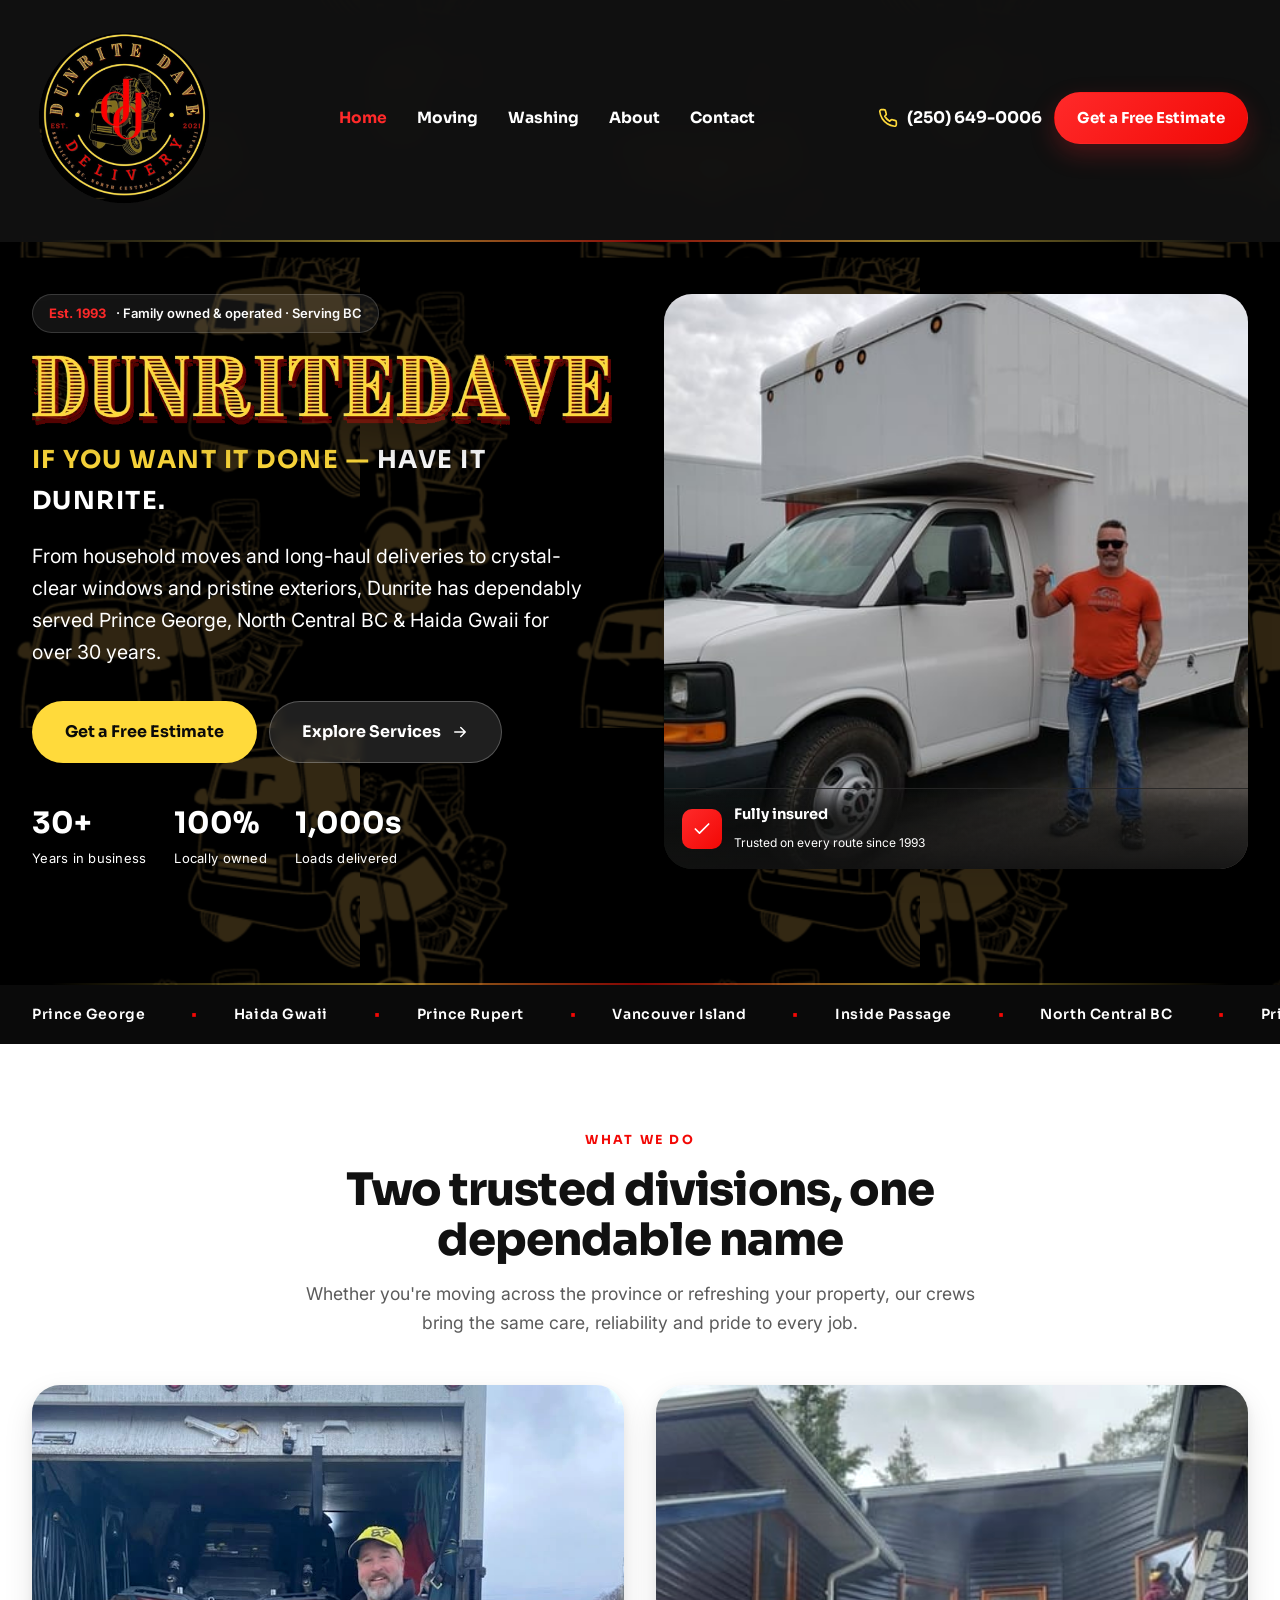
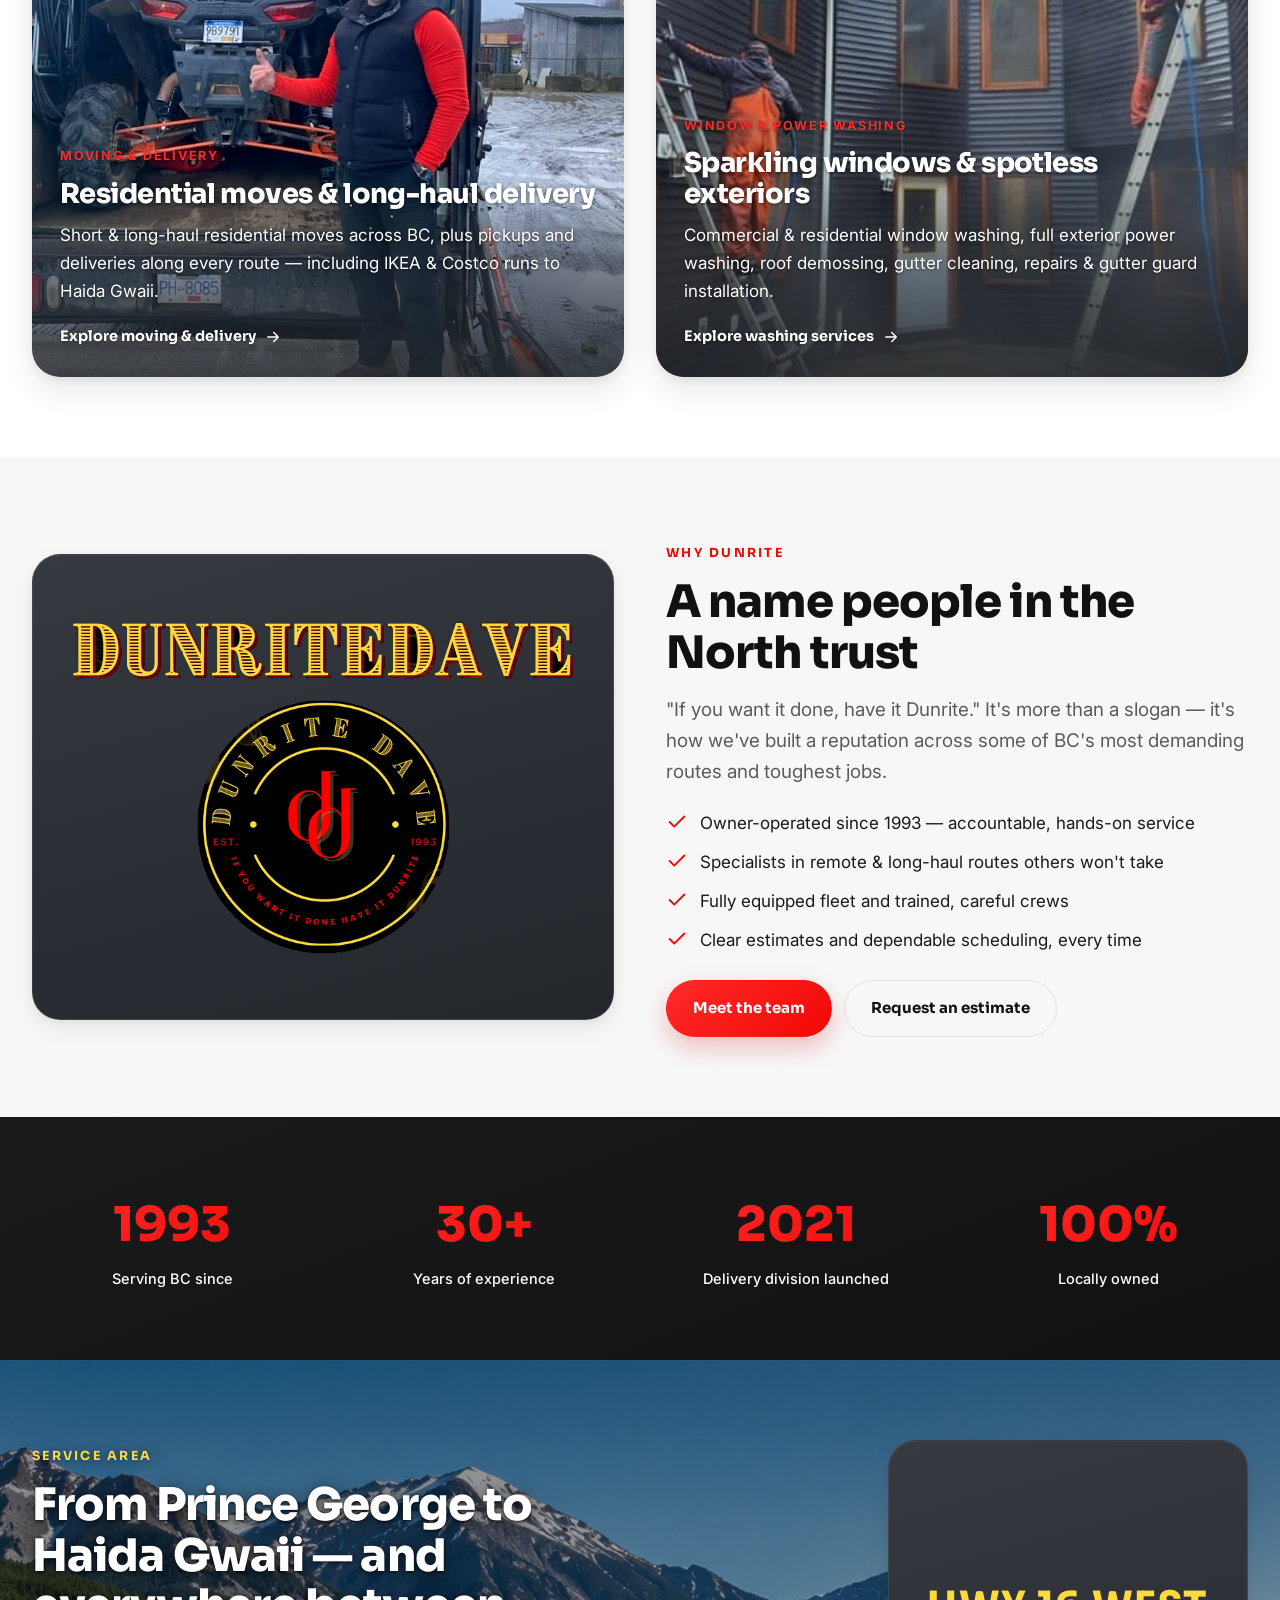
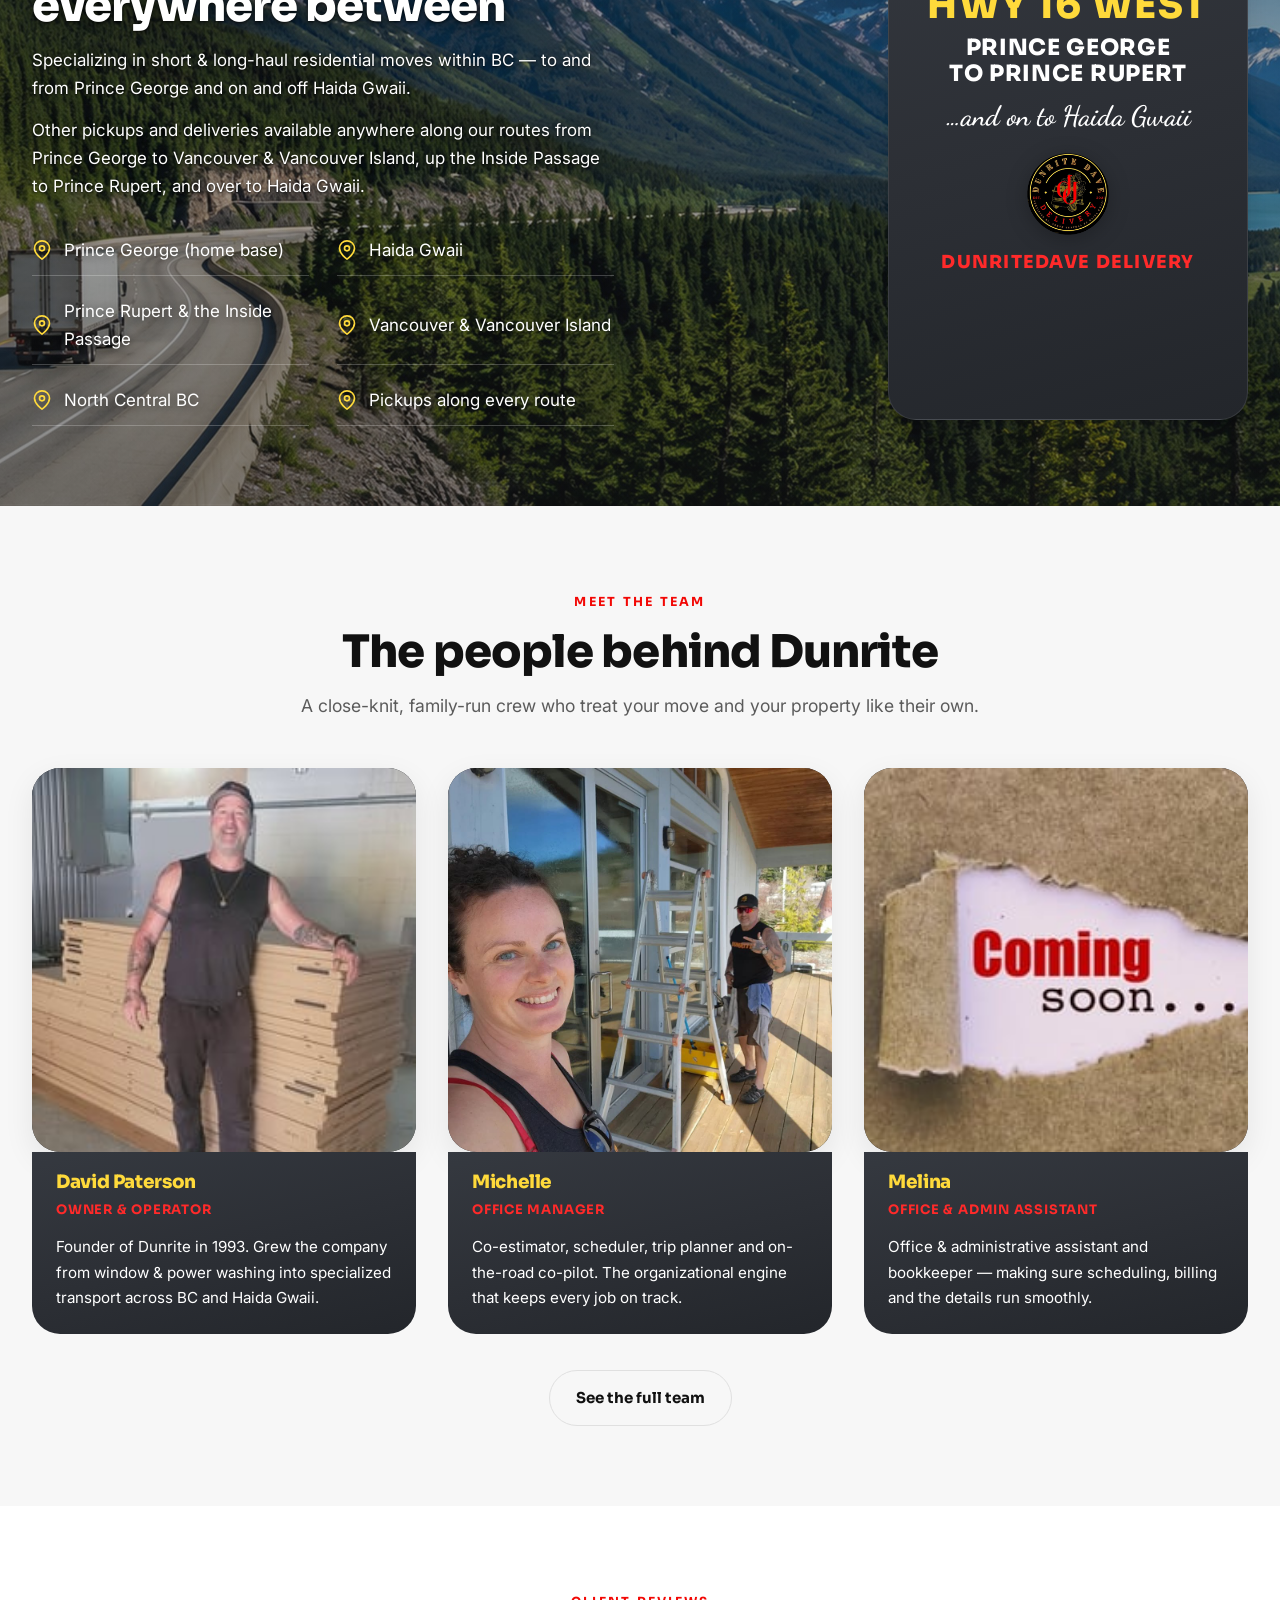
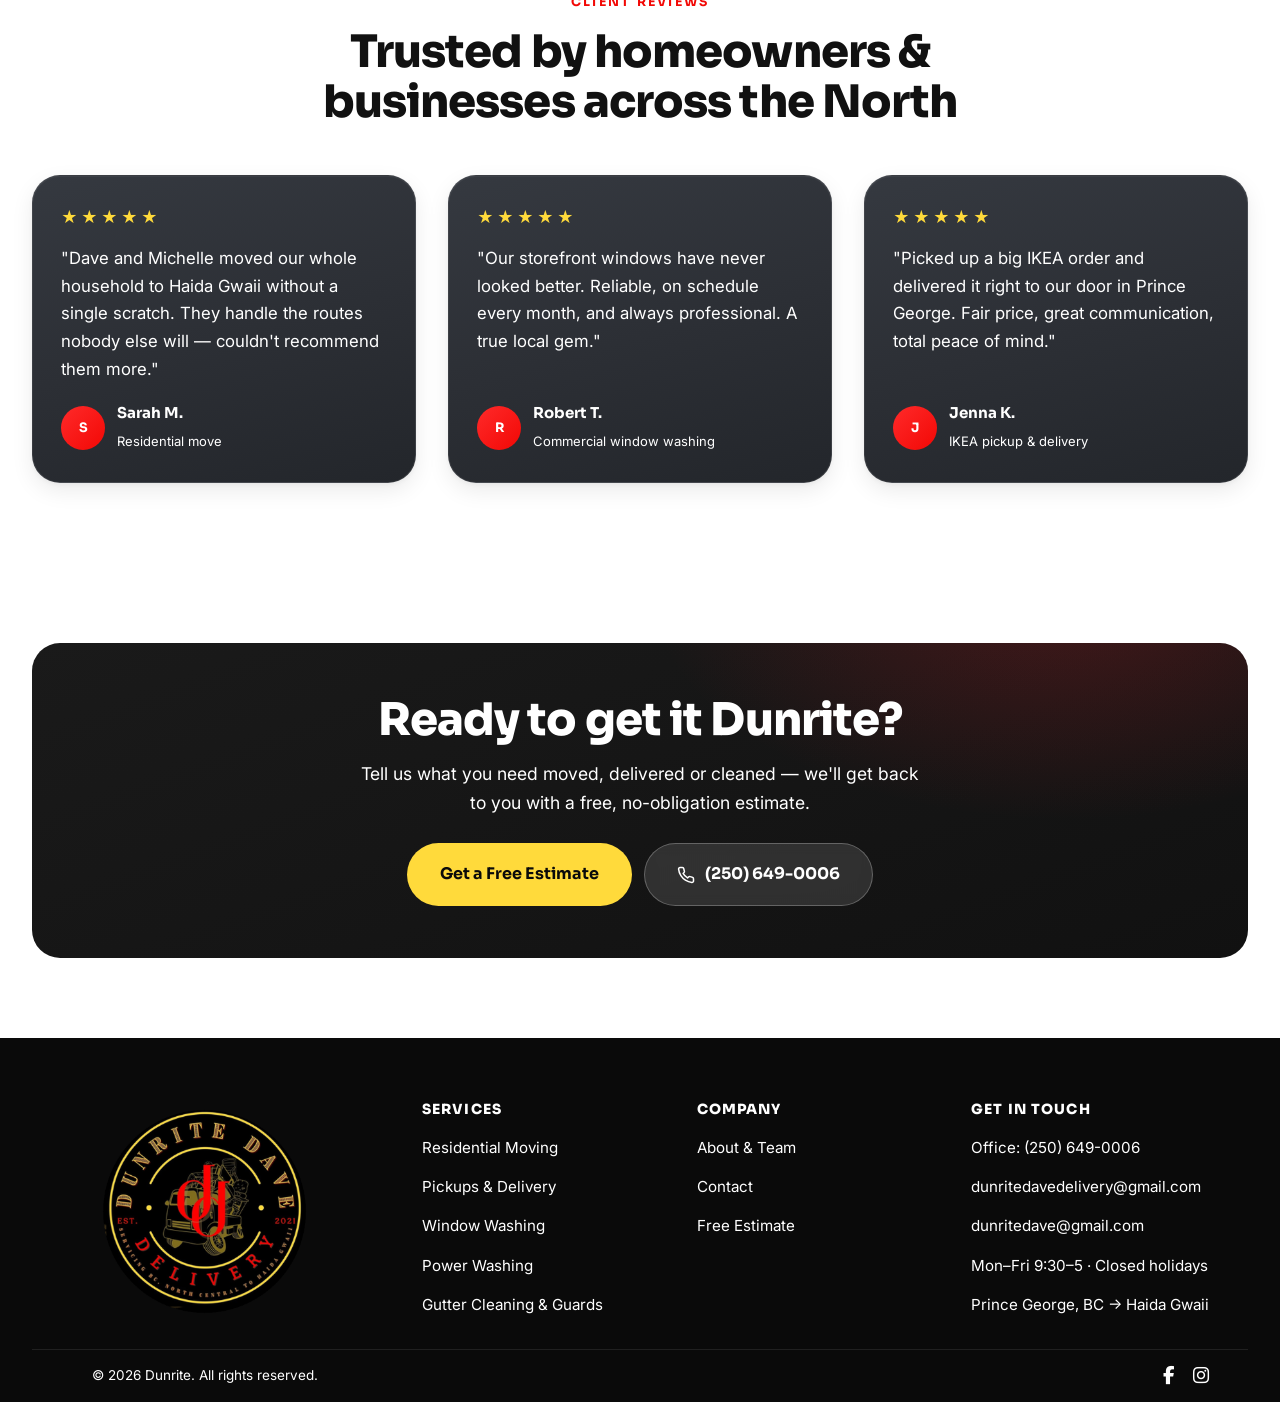
==== index.html @ dbf0aad1 "Initial commit: Dunrite v4 mockup near complete. Static HTML/CSS/JS site with modern retro branding," ====
﻿<!DOCTYPE html>
<html lang="en">
<head>
  <meta charset="UTF-8" />
  <meta name="viewport" content="width=device-width, initial-scale=1.0" />
  <meta http-equiv="Cache-Control" content="no-cache, no-store, must-revalidate" />
  <meta http-equiv="Pragma" content="no-cache" />
  <title>Dunrite — Moving, Delivery & Washing Services | Prince George to Haida Gwaii</title>
  <meta name="description" content="Dunrite is a family-owned moving, delivery, window & power washing company serving Prince George, North Central BC and Haida Gwaii since 1993. If you want it done, have it Dunrite." />
  <link rel="icon" type="image/svg+xml" href="assets/img/favicon.svg" />
  <link rel="preconnect" href="https://fonts.googleapis.com" />
  <link rel="preconnect" href="https://fonts.gstatic.com" crossorigin />
  <link href="https://fonts.googleapis.com/css2?family=Dancing+Script:wght@500;600&family=Sora:wght@600;700;800&family=Inter:wght@400;500;600&display=swap" rel="stylesheet" />
  <link rel="stylesheet" href="assets/css/styles.css" />
  <link rel="stylesheet" href="https://cdnjs.cloudflare.com/ajax/libs/font-awesome/6.7.2/css/all.min.css" crossorigin="anonymous" referrerpolicy="no-referrer" />
</head>
<body>

  <!-- ===== Header ===== -->
  <header class="site-header">
    <div class="container">
      <nav class="nav" aria-label="Primary">
        <a class="nav__logo" href="index.html" aria-label="Dunrite home">
          <img src="assets/img/dunrite-dave-logo-original-1.png" alt="Dunrite Moving Deliveries" />
        </a>
        <ul class="nav__links">
          <li><a href="index.html" class="is-active">Home</a></li>
          <li><a href="moving.html">Moving</a></li>
          <li><a href="washing.html">Washing</a></li>
          <li><a href="about.html">About</a></li>
          <li><a href="contact.html">Contact</a></li>
        </ul>
        <div class="nav__cta">
          <a class="nav__phone" href="tel:+12506490006">
            <svg viewBox="0 0 24 24" fill="none" stroke="currentColor" stroke-width="2" stroke-linecap="round" stroke-linejoin="round"><path d="M22 16.92v3a2 2 0 0 1-2.18 2 19.79 19.79 0 0 1-8.63-3.07 19.5 19.5 0 0 1-6-6 19.79 19.79 0 0 1-3.07-8.67A2 2 0 0 1 4.11 2h3a2 2 0 0 1 2 1.72c.13.96.36 1.9.7 2.81a2 2 0 0 1-.45 2.11L8.09 9.91a16 16 0 0 0 6 6l1.27-1.27a2 2 0 0 1 2.11-.45c.91.34 1.85.57 2.81.7A2 2 0 0 1 22 16.92z"/></svg>
            (250) 649-0006
          </a>
          <a class="btn btn--primary" href="contact.html">Get a Free Estimate</a>
          <button class="nav__toggle" aria-label="Toggle menu" aria-expanded="false"><span></span><span></span><span></span></button>
        </div>
      </nav>
    </div>
  </header>

  <main>
    <!-- ===== Hero ===== -->
    <section class="hero hero--retro">
      <div class="container">
        <div class="hero__grid">
          <div class="hero__copy">
            <span class="hero__badge"><b>Est. 1993</b> · Family owned &amp; operated · Serving BC</span>
            <h1 class="sr-only">Dunrite Dave — Moving, delivery and washing</h1>
            <img class="hero__wordmark reveal" src="assets/img/dunrite-dave-text-transparent.png" alt="Dunrite Dave" width="985" height="120" />
            <p class="hero__tagline reveal" data-delay="1">If you want it done — <span class="accent">have it Dunrite.</span></p>
            <p class="hero__sub reveal" data-delay="2">From household moves and long-haul deliveries to crystal-clear windows and pristine exteriors, Dunrite has dependably served Prince George, North Central BC &amp; Haida Gwaii for over 30 years.</p>
            <div class="btn-row">
              <a class="btn btn--gold btn--lg" href="contact.html">Get a Free Estimate</a>
              <a class="btn btn--light btn--lg" href="#services">Explore Services
                <svg viewBox="0 0 24 24" fill="none" stroke="currentColor" stroke-width="2" stroke-linecap="round" stroke-linejoin="round"><path d="M5 12h14M13 6l6 6-6 6"/></svg>
              </a>
            </div>
            <div class="hero__trust">
              <div><b>30+</b><span>Years in business</span></div>
              <div><b>100%</b><span>Locally owned</span></div>
              <div><b>1,000s</b><span>Loads delivered</span></div>
            </div>
          </div>
          <div class="hero__art reveal">
            <div class="frame">
              <img src="assets/img/photos/fleet-2.jpg" alt="Dave with a Dunrite delivery truck" data-fallback />
              <div class="hero__chip">
                <span class="ic"><svg viewBox="0 0 24 24" fill="none" stroke="currentColor" stroke-width="2" stroke-linecap="round" stroke-linejoin="round"><path d="M20 6 9 17l-5-5"/></svg></span>
                <div><b>Fully insured</b><span>Trusted on every route since 1993</span></div>
              </div>
            </div>
          </div>
        </div>
      </div>
      <div class="hero__wave" aria-hidden="true"></div>
    </section>

    <!-- ===== Marquee strip ===== -->
    <div class="strip" aria-hidden="true">
      <div class="container strip__viewport">
        <div class="strip__track">
          <span>Prince George</span><span>Haida Gwaii</span><span>Prince Rupert</span><span>Vancouver Island</span><span>Inside Passage</span><span>North Central BC</span>
          <span>Prince George</span><span>Haida Gwaii</span><span>Prince Rupert</span><span>Vancouver Island</span><span>Inside Passage</span><span>North Central BC</span>
        </div>
      </div>
    </div>

    <!-- ===== Service pillars ===== -->
    <section class="section" id="services">
      <div class="container">
        <div class="section-head center reveal">
          <span class="eyebrow">What we do</span>
          <h2 class="h2">Two trusted divisions, one dependable name</h2>
          <p>Whether you're moving across the province or refreshing your property, our crews bring the same care, reliability and pride to every job.</p>
        </div>
        <div class="grid grid--2 grid--pillars">
          <article class="pillar reveal" data-service="moving">
            <div class="pillar__bg"><img src="assets/img/photos/dave-loading-quad.png" alt="Dave loading an ATV into a Dunrite enclosed trailer" data-fallback /></div>
            <span class="tag">Moving &amp; Delivery</span>
            <h3>Residential moves &amp; long-haul delivery</h3>
            <p>Short &amp; long-haul residential moves across BC, plus pickups and deliveries along every route — including IKEA &amp; Costco runs to Haida Gwaii.</p>
            <a class="link" href="moving.html">Explore moving &amp; delivery
              <svg viewBox="0 0 24 24" fill="none" stroke="currentColor" stroke-width="2" stroke-linecap="round" stroke-linejoin="round"><path d="M5 12h14M13 6l6 6-6 6"/></svg>
            </a>
          </article>
          <article class="pillar reveal" data-service="washing" data-delay="1">
            <div class="pillar__bg"><img src="assets/img/photos/washing.jpg" alt="Dunrite window and power washing service" data-fallback /></div>
            <span class="tag">Window &amp; Power Washing</span>
            <h3>Sparkling windows &amp; spotless exteriors</h3>
            <p>Commercial &amp; residential window washing, full exterior power washing, roof demossing, gutter cleaning, repairs &amp; gutter guard installation.</p>
            <a class="link" href="washing.html">Explore washing services
              <svg viewBox="0 0 24 24" fill="none" stroke="currentColor" stroke-width="2" stroke-linecap="round" stroke-linejoin="round"><path d="M5 12h14M13 6l6 6-6 6"/></svg>
            </a>
          </article>
        </div>
      </div>
    </section>

    <!-- ===== Why Dunrite (split) ===== -->
    <section class="section section--mist" id="why-dunrite">
      <div class="container">
        <div class="split">
          <div class="split__media split__media--brand reveal">
            <div class="brand-card">
              <img class="brand-card__wordmark" src="assets/img/dunrite-dave-text-transparent.png" alt="Dunrite Dave" width="985" height="120" />
              <img class="brand-card__logo" src="assets/img/dunrite-dave-logo-original.png" alt="Dunrite Dave circular logo" width="512" height="512" />
            </div>
          </div>
          <div class="reveal" data-delay="1">
            <span class="eyebrow">Why Dunrite</span>
            <h2 class="h2" style="margin:12px 0 16px;">A name people in the North trust</h2>
            <p class="lead" style="margin-bottom:22px;">"If you want it done, have it Dunrite." It's more than a slogan — it's how we've built a reputation across some of BC's most demanding routes and toughest jobs.</p>
            <ul class="checks">
              <li><svg viewBox="0 0 24 24" fill="none" stroke="currentColor" stroke-width="2" stroke-linecap="round" stroke-linejoin="round"><path d="M20 6 9 17l-5-5"/></svg> Owner-operated since 1993 — accountable, hands-on service</li>
              <li><svg viewBox="0 0 24 24" fill="none" stroke="currentColor" stroke-width="2" stroke-linecap="round" stroke-linejoin="round"><path d="M20 6 9 17l-5-5"/></svg> Specialists in remote &amp; long-haul routes others won't take</li>
              <li><svg viewBox="0 0 24 24" fill="none" stroke="currentColor" stroke-width="2" stroke-linecap="round" stroke-linejoin="round"><path d="M20 6 9 17l-5-5"/></svg> Fully equipped fleet and trained, careful crews</li>
              <li><svg viewBox="0 0 24 24" fill="none" stroke="currentColor" stroke-width="2" stroke-linecap="round" stroke-linejoin="round"><path d="M20 6 9 17l-5-5"/></svg> Clear estimates and dependable scheduling, every time</li>
            </ul>
            <div class="btn-row" style="margin-top:26px;">
              <a class="btn btn--primary" href="about.html">Meet the team</a>
              <a class="btn btn--ghost" href="contact.html">Request an estimate</a>
            </div>
          </div>
        </div>
      </div>
    </section>

    <!-- ===== Stats band ===== -->
    <section class="section--tight section--ink">
      <div class="container">
        <div class="stats">
          <div class="stat reveal"><b>1993</b><span>Serving BC since</span></div>
          <div class="stat reveal" data-delay="1"><b>30+</b><span>Years of experience</span></div>
          <div class="stat reveal" data-delay="2"><b>2021</b><span>Delivery division launched</span></div>
          <div class="stat reveal" data-delay="3"><b>100%</b><span>Locally owned</span></div>
        </div>
      </div>
    </section>

    <!-- ===== Service area ===== -->
    <section class="section section--route" id="service-area">
      <div class="container">
        <div class="split">
          <div class="reveal">
            <span class="eyebrow">Service area</span>
            <h2 class="h2" style="margin:12px 0 16px;">From Prince George to Haida Gwaii — and everywhere between</h2>
            <p class="route-copy">Specializing in short &amp; long-haul residential moves within BC — to and from Prince George and on and off Haida Gwaii.</p>
            <p class="route-copy">Other pickups and deliveries available anywhere along our routes from Prince George to Vancouver &amp; Vancouver Island, up the Inside Passage to Prince Rupert, and over to Haida Gwaii.</p>
            <ul class="area__list">
              <li><svg viewBox="0 0 24 24" fill="none" stroke="currentColor" stroke-width="2" stroke-linecap="round" stroke-linejoin="round"><path d="M21 10c0 7-9 13-9 13s-9-6-9-13a9 9 0 0 1 18 0z"/><circle cx="12" cy="10" r="3"/></svg> Prince George (home base)</li>
              <li><svg viewBox="0 0 24 24" fill="none" stroke="currentColor" stroke-width="2" stroke-linecap="round" stroke-linejoin="round"><path d="M21 10c0 7-9 13-9 13s-9-6-9-13a9 9 0 0 1 18 0z"/><circle cx="12" cy="10" r="3"/></svg> Haida Gwaii</li>
              <li><svg viewBox="0 0 24 24" fill="none" stroke="currentColor" stroke-width="2" stroke-linecap="round" stroke-linejoin="round"><path d="M21 10c0 7-9 13-9 13s-9-6-9-13a9 9 0 0 1 18 0z"/><circle cx="12" cy="10" r="3"/></svg> Prince Rupert &amp; the Inside Passage</li>
              <li><svg viewBox="0 0 24 24" fill="none" stroke="currentColor" stroke-width="2" stroke-linecap="round" stroke-linejoin="round"><path d="M21 10c0 7-9 13-9 13s-9-6-9-13a9 9 0 0 1 18 0z"/><circle cx="12" cy="10" r="3"/></svg> Vancouver &amp; Vancouver Island</li>
              <li data-area-height-end><svg viewBox="0 0 24 24" fill="none" stroke="currentColor" stroke-width="2" stroke-linecap="round" stroke-linejoin="round"><path d="M21 10c0 7-9 13-9 13s-9-6-9-13a9 9 0 0 1 18 0z"/><circle cx="12" cy="10" r="3"/></svg> North Central BC</li>
              <li><svg viewBox="0 0 24 24" fill="none" stroke="currentColor" stroke-width="2" stroke-linecap="round" stroke-linejoin="round"><path d="M21 10c0 7-9 13-9 13s-9-6-9-13a9 9 0 0 1 18 0z"/><circle cx="12" cy="10" r="3"/></svg> Pickups along every route</li>
            </ul>
          </div>
          <div class="split__media route-callout reveal" data-delay="1">
            <div class="route-callout__inner">
              <p class="route-callout__hwy">HWY 16 WEST</p>
              <p class="route-callout__cities">
                <span>PRINCE GEORGE</span>
                <span>TO PRINCE RUPERT</span>
              </p>
              <p class="route-callout__script">…and on to Haida Gwaii</p>
              <img class="route-callout__logo" src="assets/img/dunrite-dave-logo-original-1.png" alt="" width="88" height="88" />
              <p class="route-callout__brand">DUNRITEDAVE DELIVERY</p>
            </div>
          </div>
        </div>
      </div>
    </section>

    <!-- ===== Team preview ===== -->
    <section class="section section--mist">
      <div class="container">
        <div class="section-head center reveal">
          <span class="eyebrow">Meet the team</span>
          <h2 class="h2">The people behind Dunrite</h2>
          <p>A close-knit, family-run crew who treat your move and your property like their own.</p>
        </div>
        <div class="grid grid--3">
          <article class="team-card reveal">
            <div class="team-card__photo"><img src="assets/img/photos/dave.jpg" alt="David Paterson, Owner & Operator" data-fallback /></div>
            <div class="team-card__body">
              <h3>David Paterson</h3>
              <span class="team-card__role">Owner &amp; Operator</span>
              <p>Founder of Dunrite in 1993. Grew the company from window &amp; power washing into specialized transport across BC and Haida Gwaii.</p>
            </div>
          </article>
          <article class="team-card reveal" data-delay="1">
            <div class="team-card__photo team-card__photo--left"><img src="assets/img/photos/michelle.jpg" alt="Michelle, Office Manager" data-fallback /></div>
            <div class="team-card__body">
              <h3>Michelle</h3>
              <span class="team-card__role">Office Manager</span>
              <p>Co-estimator, scheduler, trip planner and on-the-road co-pilot. The organizational engine that keeps every job on track.</p>
            </div>
          </article>
          <article class="team-card reveal" data-delay="2">
            <div class="team-card__photo team-card__photo--center"><img src="assets/img/photos/melina.jpg" alt="Melina, Office & Administrative Assistant" data-fallback /></div>
            <div class="team-card__body">
              <h3>Melina</h3>
              <span class="team-card__role">Office &amp; Admin Assistant</span>
              <p>Office &amp; administrative assistant and bookkeeper — making sure scheduling, billing and the details run smoothly.</p>
            </div>
          </article>
        </div>
        <div class="center" style="margin-top:36px;">
          <a class="btn btn--ghost" href="about.html">See the full team</a>
        </div>
      </div>
    </section>

    <!-- ===== Reviews ===== -->
    <section class="section" id="client-reviews">
      <div class="container">
        <div class="section-head center reveal">
          <span class="eyebrow">Client reviews</span>
          <h2 class="h2">Trusted by homeowners &amp; businesses across the North</h2>
        </div>
        <div class="grid grid--3">
          <div class="review reveal" data-testimonial="residential-move">
            <div class="stars" aria-label="5 out of 5 stars">★★★★★</div>
            <p>"Dave and Michelle moved our whole household to Haida Gwaii without a single scratch. They handle the routes nobody else will — couldn't recommend them more."</p>
            <div class="who"><span class="avatar">S</span><div><b>Sarah M.</b><span>Residential move</span></div></div>
          </div>
          <div class="review reveal" data-testimonial="commercial-washing" data-delay="1">
            <div class="stars" aria-label="5 out of 5 stars">★★★★★</div>
            <p>"Our storefront windows have never looked better. Reliable, on schedule every month, and always professional. A true local gem."</p>
            <div class="who"><span class="avatar">R</span><div><b>Robert T.</b><span>Commercial window washing</span></div></div>
          </div>
          <div class="review reveal" data-testimonial="ikea-delivery" data-delay="2">
            <div class="stars" aria-label="5 out of 5 stars">★★★★★</div>
            <p>"Picked up a big IKEA order and delivered it right to our door in Prince George. Fair price, great communication, total peace of mind."</p>
            <div class="who"><span class="avatar">J</span><div><b>Jenna K.</b><span>IKEA pickup &amp; delivery</span></div></div>
          </div>
        </div>
      </div>
    </section>

    <!-- ===== CTA band ===== -->
    <section class="section">
      <div class="container">
        <div class="cta-band reveal">
          <h2 class="h2">Ready to get it Dunrite?</h2>
          <p>Tell us what you need moved, delivered or cleaned — we'll get back to you with a free, no-obligation estimate.</p>
          <div class="btn-row" style="justify-content:center;">
            <a class="btn btn--gold btn--lg" href="contact.html">Get a Free Estimate</a>
            <a class="btn btn--light btn--lg" href="tel:+12506490006">
              <svg viewBox="0 0 24 24" fill="none" stroke="currentColor" stroke-width="2" stroke-linecap="round" stroke-linejoin="round"><path d="M22 16.92v3a2 2 0 0 1-2.18 2 19.79 19.79 0 0 1-8.63-3.07 19.5 19.5 0 0 1-6-6 19.79 19.79 0 0 1-3.07-8.67A2 2 0 0 1 4.11 2h3a2 2 0 0 1 2 1.72c.13.96.36 1.9.7 2.81a2 2 0 0 1-.45 2.11L8.09 9.91a16 16 0 0 0 6 6l1.27-1.27a2 2 0 0 1 2.11-.45c.91.34 1.85.57 2.81.7A2 2 0 0 1 22 16.92z"/></svg>
              (250) 649-0006
            </a>
          </div>
        </div>
      </div>
    </section>
  </main>

  <!-- ===== Footer ===== -->
  <footer class="footer">
    <div class="container">
      <div class="footer__grid">
        <div>
          <div class="footer__logo"><img src="assets/img/dunrite-dave-logo-original-1.png" alt="Dunrite Moving Deliveries" /></div>
        </div>
        <div>
          <h4>Services</h4>
          <ul>
            <li><a href="moving.html">Residential Moving</a></li>
            <li><a href="moving.html">Pickups &amp; Delivery</a></li>
            <li><a href="washing.html">Window Washing</a></li>
            <li><a href="washing.html">Power Washing</a></li>
            <li><a href="washing.html">Gutter Cleaning &amp; Guards</a></li>
          </ul>
        </div>
        <div>
          <h4>Company</h4>
          <ul>
            <li><a href="about.html">About &amp; Team</a></li>
            <li><a href="contact.html">Contact</a></li>
            <li><a href="contact.html">Free Estimate</a></li>
          </ul>
        </div>
        <div>
          <h4>Get in touch</h4>
          <ul>
            <li><a href="tel:+12506490006">Office: (250) 649-0006</a></li>
            <li><a href="mailto:dunritedavedelivery@gmail.com">dunritedavedelivery@gmail.com</a></li>
            <li><a href="mailto:dunritedave@gmail.com">dunritedave@gmail.com</a></li>
            <li><span>Mon–Fri 9:30–5 · Closed holidays</span></li>
            <li><span class="footer__service-area-line">Prince George, BC → Haida Gwaii</span></li>
          </ul>
        </div>
      </div>
      <div class="footer__bottom">
        <div class="footer__bottom-cell footer__bottom-cell--logo">
          <span class="footer__copyright">© <span id="year">2026</span> Dunrite. All rights reserved.</span>
        </div>
        <div class="footer__bottom-cell footer__bottom-cell--spacer" aria-hidden="true"></div>
        <div class="footer__bottom-cell footer__bottom-cell--spacer" aria-hidden="true"></div>
        <div class="footer__bottom-cell footer__bottom-cell--social">
          <div class="footer__social-anchor">
            <div class="footer__social">
              <a href="https://www.facebook.com/dunritedave/" aria-label="Facebook" target="_blank" rel="noopener noreferrer"><i class="fa-brands fa-facebook-f" aria-hidden="true"></i></a>
              <a href="https://www.instagram.com/dunritedave/" aria-label="Instagram" target="_blank" rel="noopener noreferrer"><i class="fa-brands fa-instagram" aria-hidden="true"></i></a>
            </div>
          </div>
        </div>
      </div>
    </div>
  </footer>

  <script src="assets/js/main.js" defer></script>
</body>
</html>
---- assets/css/styles.css ----
/* =========================================================
   Dunrite v4 — Modern retro (original logo + DUNRITEDAVE wordmark)
   Palette from dunritedave.ca: Red + Gold + Black
   ========================================================= */

:root {
  /* Brand */
  --ink-900: #0a0a0a;
  --ink:     #111111;
  --ink-700: #2a2a2a;
  --teal:    #f20805;
  --teal-bright: #ff2a2a;
  --gold:    #ffda3b;

  /* Neutrals */
  --paper:   #ffffff;
  --mist:    #f7f7f7;
  --cloud:   #ececec;
  --line:    #e0e0e0;
  --slate:   #5b5b5b;
  --text:    #1a1a1a;
  --muted-warm: #c9c4bc;
  --muted-warm-light: #e8e4de;
  --text-on-dark: #fff;

  /* System */
  --radius:  18px;
  --radius-sm: 12px;
  --radius-lg: 28px;
  --shadow-sm: 0 1px 2px rgba(17,17,17,.06), 0 2px 8px rgba(17,17,17,.05);
  --shadow:    0 12px 30px rgba(17,17,17,.10), 0 4px 10px rgba(17,17,17,.06);
  --shadow-lg: 0 30px 70px rgba(17,17,17,.20);
  --container: 1520px;
  --ease: cubic-bezier(.22,.61,.36,1);
  --hero-gap-below-nav: 2rem;

  --grad-teal: linear-gradient(135deg, var(--teal-bright), var(--teal));
  --grad-ink:  linear-gradient(160deg, #1a1a1a 0%, #111111 100%);

  /* Logo — width-led branding (height-only sizing shrinks portrait logos) */
  --logo-brand-width: 184px;
  --logo-brand-width-stuck: 152px;
  --logo-brand-width-tablet: 132px;
  --logo-brand-width-tablet-stuck: 116px;
  --logo-brand-width-mobile: 104px;
  --logo-brand-width-mobile-stuck: 92px;
  --logo-brand-crop: -16%;
  --logo-brand-frame-ratio: 0.92;
  --footer-logo-width: 219px;

  /* Charcoal card system */
  --charcoal-900: #23262b;
  --charcoal-800: #2c2f35;
  --charcoal-700: #353940;
  --card-bg: linear-gradient(165deg, var(--charcoal-700) 0%, var(--charcoal-800) 52%, var(--charcoal-900) 100%);
  --card-border: rgba(255, 255, 255, .09);
  --card-border-hover: rgba(255, 218, 59, .26);
  --card-radius: var(--radius-lg);
  --card-shadow: 0 2px 4px rgba(17, 17, 17, .04), 0 8px 22px rgba(17, 17, 17, .08), 0 1px 0 rgba(255, 255, 255, .04) inset;
  --card-shadow-hover: 0 4px 10px rgba(17, 17, 17, .06), 0 16px 34px rgba(17, 17, 17, .12), 0 0 0 1px rgba(255, 218, 59, .1);
  --card-padding: 32px 28px;
  --card-transition: transform .3s var(--ease), box-shadow .3s var(--ease), border-color .3s var(--ease);

  /* Photo depth — shadow only, no borders */
  --photo-radius: var(--radius-lg);
  --photo-shadow: 0 10px 30px rgba(0, 0, 0, .08);
}

/* ---------- Reset ---------- */
*, *::before, *::after { box-sizing: border-box; }
* { margin: 0; }
html { scroll-behavior: smooth; -webkit-text-size-adjust: 100%; }
body {
  font-family: 'Inter', system-ui, -apple-system, 'Segoe UI', Roboto, sans-serif;
  color: var(--text);
  background: var(--paper);
  line-height: 1.65;
  font-size: 17px;
  -webkit-font-smoothing: antialiased;
  text-rendering: optimizeLegibility;
  overflow-x: hidden;
}
img, svg, video { display: block; max-width: 100%; }
a { color: inherit; text-decoration: none; }
ul { list-style: none; padding: 0; }
h1, h2, h3, h4 { font-family: 'Sora', system-ui, sans-serif; line-height: 1.12; color: var(--ink); font-weight: 800; letter-spacing: -.02em; }

/* ---------- Layout ---------- */
.container { width: 100%; max-width: var(--container); margin-inline: auto; padding-inline: 32px; }
.section { padding: 80px 0; }
.section--tight { padding: 56px 0; }
.section--mist { background: var(--mist); }
.section--ink { background: var(--grad-ink); color: var(--text-on-dark); }
.section--ink h1, .section--ink h2, .section--ink h3 { color: #fff; }

.center { text-align: center; }
.maxw-680 { max-width: 680px; }
.mx-auto { margin-inline: auto; }
.sr-only {
  position: absolute; width: 1px; height: 1px; padding: 0; margin: -1px;
  overflow: hidden; clip: rect(0,0,0,0); white-space: nowrap; border: 0;
}

/* ---------- Typography helpers ---------- */
.eyebrow {
  display: inline-flex; align-items: center; gap: 8px;
  font-family: 'Sora', sans-serif; font-weight: 700;
  font-size: 12.5px; letter-spacing: .18em; text-transform: uppercase;
  color: var(--teal);
}

.section--ink .eyebrow { color: var(--teal-bright); }

.display { font-size: clamp(2.4rem, 5.4vw, 4.1rem); }
.h2 { font-size: clamp(1.9rem, 3.6vw, 2.8rem); }
.h3 { font-size: clamp(1.25rem, 2vw, 1.5rem); }
.lead { font-size: 1.18rem; color: var(--slate); }
.section--ink .lead { color: var(--text-on-dark); }
.section--ink .section-head p { color: var(--text-on-dark); }
.section--ink .muted { color: var(--text-on-dark); }
.muted { color: var(--slate); }
.text-teal { color: var(--teal); }

.section-head { max-width: 680px; margin-bottom: 48px; }
.section-head.center { margin-inline: auto; }
.section-head .eyebrow { margin-bottom: 14px; }
.section-head p { margin-top: 14px; font-size: 1.1rem; color: var(--slate); }

/* ---------- Buttons ---------- */
.btn {
  --btn-bg: var(--teal);
  display: inline-flex; align-items: center; justify-content: center; gap: 10px;
  font-family: 'Sora', sans-serif; font-weight: 700; font-size: 15px;
  padding: 15px 26px; border-radius: 999px; cursor: pointer;
  border: 1px solid transparent; background: var(--btn-bg); color: #fff;
  transition: transform .25s var(--ease), box-shadow .25s var(--ease), background .25s var(--ease);
  white-space: nowrap;
}
.btn svg { width: 18px; height: 18px; }
.btn:hover { transform: translateY(-2px); box-shadow: 0 14px 30px rgba(214,31,38,.35); }
.btn--primary { background: var(--grad-teal); box-shadow: 0 10px 24px rgba(214,31,38,.28); }
.btn--gold { background: var(--gold); color: var(--ink-900); }
.btn--gold:hover { box-shadow: 0 14px 30px rgba(230,197,74,.4); }
.btn--ghost { background: transparent; border-color: var(--line); color: var(--ink); }
.btn--ghost:hover { background: var(--mist); box-shadow: none; border-color: var(--cloud); }
.btn--light { background: rgba(255,255,255,.12); border-color: rgba(255,255,255,.25); color: #fff; backdrop-filter: blur(6px); }
.btn--light:hover { background: rgba(255,255,255,.2); box-shadow: none; }
.btn--lg { padding: 17px 32px; font-size: 16px; }
.btn--block { width: 100%; }

.btn-row { display: flex; flex-wrap: wrap; gap: 12px; }

/* ---------- Header / Nav ---------- */
.site-header {
  position: fixed; inset: 0 0 auto 0; z-index: 100;
  background: rgba(17,17,17,.94);
  backdrop-filter: blur(14px);
  transition: background .35s var(--ease), box-shadow .35s var(--ease), padding .35s var(--ease);
  padding: 30px 0 28px;
}
.site-header::after {
  content: "";
  position: absolute;
  left: 0; right: 0; bottom: 0;
  height: 2px;
  background: linear-gradient(90deg, transparent 4%, var(--gold) 30%, var(--teal) 50%, var(--gold) 70%, transparent 96%);
  opacity: .55;
  pointer-events: none;
}
.site-header.is-stuck { background: rgba(17,17,17,.98); box-shadow: var(--shadow-sm); padding: 20px 0 18px; }
.site-header.is-stuck::after { opacity: .75; }
.nav {
  position: relative;
  display: grid;
  grid-template-columns: auto 1fr auto;
  align-items: center;
  gap: 20px 36px;
  transform: translateY(-4px);
}

.nav__logo {
  position: relative;
  display: flex;
  align-items: center;
  justify-content: center;
  flex-shrink: 0;
  overflow: visible;
  width: var(--logo-brand-width);
  height: var(--logo-brand-width);
}
.nav__logo img {
  position: relative;
  width: 100%;
  height: auto;
  max-width: none;
  display: block;
  object-fit: contain;
  margin-block: 0;
  transition: width .35s var(--ease);
}
.site-header.is-stuck .nav__logo {
  width: var(--logo-brand-width-stuck);
  height: var(--logo-brand-width-stuck);
}

.nav__links {
  display: flex;
  align-items: center;
  justify-content: center;
  flex-wrap: nowrap;
  gap: 2px;
  margin: 0;
  min-width: 0;
}
.nav__links li { display: flex; align-items: center; }
.nav__links a {
  font-family: 'Sora', sans-serif; font-weight: 700; font-size: 15.5px;
  line-height: 1.2;
  white-space: nowrap;
  color: var(--text-on-dark); padding: 10px 14px; border-radius: 10px; transition: color .2s, background .2s;
}
.site-header.is-stuck .nav__links a { color: var(--text-on-dark); }
.nav__links a:hover { color: var(--gold); }
.site-header.is-stuck .nav__links a:hover { color: var(--gold); background: rgba(255,255,255,.08); }
.nav__links a.is-active { color: var(--teal-bright); }
.site-header.is-stuck .nav__links a.is-active { color: var(--teal-bright); }

.nav__cta {
  display: flex;
  align-items: center;
  justify-content: flex-end;
  gap: 12px;
  flex-shrink: 0;
}
.nav__cta .btn {
  padding: 13px 22px;
  font-size: 15px;
  white-space: nowrap;
}
.nav__phone {
  display: inline-flex;
  align-items: center;
  gap: 9px;
  flex-shrink: 0;
  white-space: nowrap;
  font-family: 'Sora', sans-serif; font-weight: 700; font-size: 16px; color: #fff;
}
.site-header.is-stuck .nav__phone { color: #fff; }
.nav__phone svg { width: 20px; height: 20px; color: var(--gold); }
.site-header.is-stuck .nav__phone svg { color: var(--gold); }

.nav__toggle {
  display: none; background: none; border: 0; cursor: pointer; padding: 8px;
  width: 44px; height: 44px; border-radius: 10px;
}
.nav__toggle span { display: block; width: 24px; height: 2px; background: #fff; margin: 5px auto; border-radius: 2px; transition: .3s var(--ease); }
.site-header.is-stuck .nav__toggle span { background: #fff; }
.nav.is-open .nav__toggle span:nth-child(1) { transform: translateY(7px) rotate(45deg); }
.nav.is-open .nav__toggle span:nth-child(2) { opacity: 0; }
.nav.is-open .nav__toggle span:nth-child(3) { transform: translateY(-7px) rotate(-45deg); }

.hero--retro {
  background: #000;
}
.hero.hero--retro::before {
  content: "";
  position: absolute;
  inset: 0;
  z-index: 0;
  pointer-events: none;
  background-color: #000;
  background-image: url('../img/photos/truck-pattern.png');
  background-repeat: repeat;
  background-size: min(560px, 44vw) auto;
  background-position: center center;
}
.hero.hero--retro .container {
  position: relative;
  z-index: 1;
}
.hero__wordmark {
  display: block;
  width: min(100%, 580px);
  height: auto;
  margin-bottom: 16px;
  filter:
    drop-shadow(0 4px 0 rgba(242,8,5,.35))
    drop-shadow(0 10px 28px rgba(0,0,0,.5));
}
.hero__tagline {
  font-family: 'Sora', sans-serif;
  font-size: clamp(1.2rem, 2.4vw, 1.55rem);
  font-weight: 700;
  color: var(--gold);
  letter-spacing: .06em;
  text-transform: uppercase;
  margin-bottom: 18px;
  max-width: 560px;
}
.hero__tagline .accent { color: #fff; }

/* ---------- Hero ---------- */
.hero {
  position: relative; padding: calc(262px + var(--hero-gap-below-nav)) 0 116px; overflow: hidden;
  background: var(--grad-ink); color: #fff;
}
.hero::before {
  content: ""; position: absolute; inset: 0;
  background:
    radial-gradient(900px 500px at 78% -10%, rgba(214,31,38,.22), transparent 60%),
    radial-gradient(700px 500px at -10% 110%, rgba(230,197,74,.12), transparent 55%);
  pointer-events: none;
}
.hero__grid { position: relative; display: grid; grid-template-columns: 1fr 1fr; gap: 48px; align-items: start; }
.hero__badge {
  display: inline-flex; align-items: center; gap: 10px; margin-bottom: 20px;
  padding: 8px 16px; border-radius: 999px; font-size: 13px; font-weight: 600;
  background: rgba(255,255,255,.08); border: 1px solid rgba(255,255,255,.16); color: var(--text-on-dark);
}
.hero__badge b { color: var(--teal-bright); font-weight: 700; }
.hero h1 { color: #fff; font-size: clamp(2.9rem, 6.4vw, 4.85rem); line-height: 1.05; margin-bottom: 22px; }
.hero h1 .accent { background: var(--grad-teal); -webkit-background-clip: text; background-clip: text; color: transparent; }
.hero__sub { font-size: 1.22rem; color: var(--text-on-dark); max-width: 560px; margin-bottom: 32px; }
.hero .btn-row { margin-bottom: 36px; }
.hero__trust { display: flex; flex-wrap: wrap; gap: 28px; }
.hero__trust div { display: flex; flex-direction: column; }
.hero__trust b { font-family: 'Sora', sans-serif; font-size: 1.85rem; color: #fff; }
.hero__trust span { font-size: 13px; color: var(--text-on-dark); letter-spacing: .02em; }

.hero__art { position: relative; align-self: start; width: 100%; }
.hero__art .frame {
  position: relative;
  border-radius: var(--photo-radius);
  overflow: hidden;
  border: none;
  box-shadow: var(--photo-shadow);
  aspect-ratio: auto;
  height: var(--hero-copy-height, auto);
  background: #1a1a1a;
}
.hero__art .frame img { width: 100%; height: 100%; object-fit: cover; object-position: center; }
.hero__chip {
  position: absolute; left: 0; right: 0; bottom: 0;
  display: flex; align-items: center; gap: 12px;
  padding: 14px 18px;
  background: linear-gradient(180deg, transparent 0%, rgba(17,17,17,.55) 28%, rgba(17,17,17,.92) 100%);
  border-top: 1px solid rgba(255,255,255,.08);
  color: #fff;
}
.hero__chip .ic { width: 40px; height: 40px; border-radius: 10px; background: var(--grad-teal); display: grid; place-items: center; flex: none; }
.hero__chip .ic svg { width: 20px; height: 20px; color: #fff; }
.hero__chip b { display: block; font-family: 'Sora', sans-serif; font-size: 14.5px; color: #fff; }
.hero__chip span { font-size: 12px; color: var(--text-on-dark); line-height: 1.35; }

/* straight divider under hero */
.hero__wave {
  position: absolute; left: 0; right: 0; bottom: 0;
  height: 2px;
  background: linear-gradient(90deg, transparent 4%, var(--gold) 30%, var(--teal) 50%, var(--gold) 70%, transparent 96%);
  opacity: .55;
  pointer-events: none;
}

/* ---------- Marquee strip ---------- */
.strip { background: var(--ink-900); color: var(--text-on-dark); padding: 18px 0; }
.strip__viewport { overflow: hidden; }
.strip__track { display: flex; gap: 36px; align-items: center; white-space: nowrap; animation: marquee 28s linear infinite; width: max-content; }
.strip__track span { display: inline-flex; align-items: center; gap: 10px; font-family: 'Sora', sans-serif; font-weight: 600; font-size: 14px; letter-spacing: .04em; }
.strip__track span::after { content: "•"; color: var(--teal); margin-left: 36px; }
@keyframes marquee { to { transform: translateX(-50%); } }

/* ---------- Service cards ---------- */
.grid { display: grid; gap: 32px; }
.grid--2 { grid-template-columns: repeat(2, 1fr); }
.grid--3 { grid-template-columns: repeat(3, 1fr); }
.grid--4 { grid-template-columns: repeat(4, 1fr); }

.pillar {
  position: relative; border-radius: var(--radius-lg); overflow: hidden;
  min-height: 440px; display: flex; flex-direction: column; justify-content: flex-end;
  padding: 32px; color: #fff; box-shadow: var(--shadow); isolation: isolate;
}
.grid--pillars .pillar {
  aspect-ratio: 1 / 1;
  min-height: 0;
  padding: 28px;
}
.pillar__bg { position: absolute; inset: 0; z-index: -2; }
.pillar__bg img {
  width: 100%;
  height: 100%;
  object-fit: cover;
  object-position: center;
  filter: contrast(1.06) saturate(1.1);
}
.pillar[data-service="moving"] .pillar__bg img { object-position: center 42%; }
.pillar::after {
  content: "";
  position: absolute;
  left: 0;
  right: 0;
  bottom: 0;
  height: 34%;
  z-index: -1;
  pointer-events: none;
  background: linear-gradient(
    180deg,
    transparent 0%,
    rgba(44, 47, 53, .5) 42%,
    rgba(35, 38, 43, .85) 100%
  );
}
.pillar .tag,
.pillar h3,
.pillar p,
.pillar .link {
  position: relative;
  z-index: 1;
  text-shadow: 0 1px 3px rgba(0, 0, 0, .5);
}
.pillar .tag { font-size: 12.5px; font-weight: 700; letter-spacing: .14em; text-transform: uppercase; color: var(--teal-bright); margin-bottom: 12px; display: block; }
.pillar h3 { color: #fff; font-size: 1.7rem; margin-bottom: 12px; }
.pillar p { color: var(--text-on-dark); margin-bottom: 20px; }
.pillar .link { display: inline-flex; align-items: center; gap: 8px; font-family: 'Sora', sans-serif; font-weight: 700; font-size: 14.5px; color: #fff; transition: gap .25s var(--ease); }
.pillar .link svg { width: 18px; height: 18px; }
.pillar:hover .link { gap: 14px; color: var(--gold); }

/* ---------- Shared card system (charcoal) ---------- */
.service-card,
.value-card,
.review,
.card,
#service-area .split__media.route-callout {
  position: relative;
  overflow: hidden;
  background: var(--card-bg);
  border: 1px solid var(--card-border);
  border-radius: var(--card-radius);
  box-shadow: var(--card-shadow);
  transition: var(--card-transition);
}

.service-card:hover,
.value-card:hover,
.review:hover,
.card:hover {
  transform: translateY(-4px);
  box-shadow: var(--card-shadow-hover);
  border-color: var(--card-border-hover);
}

.team-card {
  position: relative;
  overflow: visible;
  border: none;
  box-shadow: none;
  background: transparent;
  transition: transform .3s var(--ease);
}

.team-card:hover {
  transform: translateY(-4px);
}

/* Service / contact info cards — red left accent */
.service-card {
  border-left: 4px solid var(--teal);
  padding: var(--card-padding);
  height: 100%;
}
.service-card > * { position: relative; }
.service-card h3,
.service-card b {
  color: var(--gold);
  font-family: 'Sora', sans-serif;
  font-size: 1.2rem;
  margin-bottom: 10px;
  padding-bottom: 12px;
  border-bottom: 1px solid rgba(255, 218, 59, .22);
  display: block;
}
.service-card p,
.service-card span,
.service-card a {
  color: var(--text-on-dark);
  font-size: .98rem;
  line-height: 1.65;
  margin: 0;
  transition: color .2s;
}
.service-card a:hover { color: var(--gold); }
.service-card:hover { border-left-color: var(--gold); }
.service-card:hover h3,
.service-card:hover b { border-bottom-color: rgba(255, 218, 59, .4); }

#moving-services .ic,
#washing-services .ic { display: none !important; }

/* Light service grid sections */
#moving-services,
#washing-services {
  background: linear-gradient(180deg, #fff 0%, var(--mist) 100%);
}

/* Form / feature panel card */
.card {
  padding: 28px;
  height: 100%;
}
.card h2,
.card h3 { color: var(--gold); }
.card p,
.card .muted { color: var(--text-on-dark); }
.card .field label { color: var(--text-on-dark); }

/* Contact page — form card aligns to contact info cards stack */
.contact-split {
  display: grid;
  grid-template-columns: 1fr 1fr;
  column-gap: 52px;
  row-gap: 26px;
}
.contact-split__intro { grid-column: 1; }
.contact-split__intro .h2 { margin: 14px 0 0; }
.contact-split__pair {
  grid-column: 1 / -1;
  display: grid;
  grid-template-columns: 1fr 1fr;
  gap: 52px;
  align-items: start;
}
.contact-cards {
  display: flex;
  flex-direction: column;
  gap: 16px;
}
.contact-split__social { grid-column: 1; margin-top: 0; }
.contact-split__social a {
  width: 40px;
  height: 40px;
  border-radius: 11px;
  display: grid;
  place-items: center;
  transition: background .25s, transform .25s;
}
.contact-split__social a:hover { transform: translateY(-2px); }
.contact-split__social svg { width: 19px; height: 19px; }
.contact-split__form {
  display: flex;
  flex-direction: column;
  padding: 24px 28px;
  overflow: hidden;
}
.contact-split__form-title { margin-bottom: 6px; }
.contact-split__form-lead { margin-bottom: 16px; font-size: .96rem; }
.contact-split__form .form {
  flex: 1;
  display: flex;
  flex-direction: column;
  gap: 12px;
  min-height: 0;
}
.contact-split__form .form .field:has(textarea) {
  flex: 1;
  display: flex;
  flex-direction: column;
  min-height: 0;
}
.contact-split__form .form .field:has(textarea) textarea {
  flex: 1;
  min-height: 0;
  resize: none;
}

/* check list */
.checks { display: grid; gap: 11px; }
.checks li { display: flex; gap: 12px; align-items: flex-start; color: var(--text); }
.checks li svg { width: 22px; height: 22px; color: var(--teal); flex: none; margin-top: 2px; }
.section--ink .checks li { color: var(--text-on-dark); }
.section--ink .checks li svg { color: var(--teal-bright); }

/* ---------- Stats band ---------- */
.stats { display: grid; grid-template-columns: repeat(4,1fr); gap: 32px; }
.stat { text-align: center; padding: 12px; }
.stat b { display: block; font-family: 'Sora', sans-serif; font-weight: 800; font-size: clamp(2.2rem,4vw,3rem); background: var(--grad-teal); -webkit-background-clip: text; background-clip: text; color: transparent; }
.stat span { color: var(--slate); font-size: 14.5px; font-weight: 500; }
.section--ink .stat span { color: var(--text-on-dark); }

/* ---------- Split feature ---------- */
.split { display: grid; grid-template-columns: 1fr 1fr; gap: 52px; align-items: center; }
.split__media {
  border-radius: var(--photo-radius);
  overflow: hidden;
  border: none;
  box-shadow: var(--photo-shadow);
  aspect-ratio: 5/4;
  background: var(--mist);
}
.split__media > img { width: 100%; height: 100%; object-fit: cover; }
.split__media--full { aspect-ratio: auto; height: auto; }
.split__media--full > img { height: auto; object-fit: contain; }
.split__media--brand {
  display: flex;
  align-items: center;
  justify-content: center;
  background: var(--card-bg);
  border: 1px solid var(--card-border);
  box-shadow: var(--card-shadow);
  padding: 28px 24px;
}
.brand-card {
  display: flex;
  flex-direction: column;
  align-items: center;
  justify-content: center;
  text-align: center;
  gap: 18px;
  width: 100%;
  height: 100%;
}
.brand-card__wordmark {
  width: min(98%, 500px);
  height: auto;
  display: block;
  flex-shrink: 0;
}
.brand-card__logo {
  width: min(86%, 380px);
  height: auto;
  max-height: 62%;
  display: block;
  object-fit: contain;
  flex: 1 1 auto;
}
.split--rev .split__media { order: 2; }

/* Moving page — specialized transport intro (portrait photo) */
#moving-intro {
  padding-bottom: 40px;
}
#moving-intro .moving-intro {
  grid-template-columns: 420px minmax(0, 1fr);
  gap: 6rem;
  align-items: center;
}
#moving-intro .moving-intro__media {
  width: 420px;
  max-width: 100%;
  height: 560px;
  aspect-ratio: auto;
  justify-self: start;
}
#moving-intro .moving-intro__media img {
  object-fit: cover;
  object-position: 68% center;
}
#moving-intro .moving-intro__copy {
  max-width: none;
  align-self: center;
}
#moving-intro .moving-intro__copy .eyebrow {
  font-size: 13px;
  letter-spacing: .2em;
  margin-bottom: 2px;
}
#moving-intro .moving-intro__copy .h2 {
  font-size: clamp(2.25rem, 4.2vw, 3.3rem);
  line-height: 1.08;
  letter-spacing: -0.025em;
  margin: 16px 0 22px;
}
#moving-intro .moving-intro__copy .muted {
  font-size: 1.0625rem;
  margin: 0 0 18px;
  line-height: 1.7;
}
#moving-intro .moving-intro__copy .muted:last-child {
  margin-bottom: 0;
}

/* About — Our story photo aligned to text block height */
#our-story .split { align-items: start; }
#our-story .split__media {
  aspect-ratio: auto;
  max-width: 400px;
  width: 100%;
  height: var(--our-story-media-height, auto);
}
#our-story .split__media img {
  object-fit: cover;
  object-position: top center;
}

/* Moving — Where we travel (Vancouver Island banner) */
#travel-routes.section--travel-banner {
  position: relative;
  color: #fff;
  overflow: hidden;
  padding-block: 80px;
  min-height: 720px;
  display: flex;
  align-items: center;
}
#travel-routes.section--travel-banner::before {
  content: "";
  position: absolute;
  inset: 0;
  z-index: 0;
  background: url('../img/photos/highway-routes-banner-3840.jpg') center 58% / cover no-repeat;
}
#travel-routes.section--travel-banner::after {
  content: "";
  position: absolute;
  inset: 0;
  z-index: 0;
  background: linear-gradient(
    180deg,
    rgba(23, 25, 28, .52) 0%,
    rgba(23, 25, 28, .38) 42%,
    rgba(23, 25, 28, .38) 58%,
    rgba(23, 25, 28, .52) 100%
  );
}
#travel-routes .container { position: relative; z-index: 1; width: 100%; }
#travel-routes .travel-routes { width: 100%; }
#travel-routes .section-head { max-width: 720px; margin-inline: auto; margin-bottom: 40px; }
#travel-routes .section-head .eyebrow {
  color: var(--gold);
  letter-spacing: .2em;
  text-shadow: 0 1px 8px rgba(0, 0, 0, .55);
}
#travel-routes .section-head h2 {
  color: #fff;
  text-shadow: 0 2px 20px rgba(0, 0, 0, .55), 0 1px 3px rgba(0, 0, 0, .45);
}
#travel-routes .section-head p {
  color: var(--text-on-dark);
  font-size: 1.1rem;
  text-shadow: 0 1px 12px rgba(0, 0, 0, .45);
}
#travel-routes .travel-routes__grid {
  display: grid;
  grid-template-columns: repeat(3, 1fr);
  gap: 20px;
  max-width: 1180px;
  margin-inline: auto;
  padding: 0;
  list-style: none;
}
#travel-routes .travel-routes__grid li {
  display: flex;
  align-items: center;
  gap: 16px;
  min-height: 76px;
  padding: 24px 26px;
  background: linear-gradient(165deg, rgba(53, 57, 64, .97) 0%, rgba(35, 38, 43, .98) 100%);
  border: 1px solid rgba(255, 255, 255, .14);
  border-left: 4px solid var(--teal);
  border-radius: var(--radius-sm);
  box-shadow: 0 10px 32px rgba(0, 0, 0, .38), 0 0 0 1px rgba(0, 0, 0, .25);
  color: var(--text-on-dark);
  font-family: 'Sora', sans-serif;
  font-weight: 700;
  font-size: 1.125rem;
  line-height: 1.45;
  transition: transform .25s var(--ease), box-shadow .25s var(--ease), border-color .25s var(--ease);
}
#travel-routes .travel-routes__grid li:hover {
  transform: translateY(-2px);
  border-left-color: var(--gold);
  border-color: rgba(255, 218, 59, .22);
  box-shadow: 0 14px 36px rgba(0, 0, 0, .42), 0 0 0 1px rgba(255, 218, 59, .12);
}
#travel-routes .travel-routes__grid li svg {
  width: 26px;
  height: 26px;
  flex: none;
  color: var(--gold);
}

/* Service area — highway banner (same image + overlay as travel routes) */
#service-area.section--route {
  position: relative;
  color: #fff;
  overflow: hidden;
}
#service-area.section--route::before {
  content: "";
  position: absolute;
  inset: 0;
  z-index: 0;
  background: url('../img/photos/highway-routes-banner-3840.jpg') center 58% / cover no-repeat;
}
#service-area.section--route::after {
  content: "";
  position: absolute;
  inset: 0;
  z-index: 0;
  background: linear-gradient(
    180deg,
    rgba(23, 25, 28, .52) 0%,
    rgba(23, 25, 28, .38) 42%,
    rgba(23, 25, 28, .38) 58%,
    rgba(23, 25, 28, .52) 100%
  );
}
#service-area.section--route .container { position: relative; z-index: 1; }
#service-area.section--route h2,
#service-area.section--route h3 {
  color: #fff;
  text-shadow: 0 2px 16px rgba(0,0,0,.55), 0 1px 3px rgba(0,0,0,.75);
}
#service-area.section--route .route-copy {
  color: #fff;
  font-size: 1.06rem;
  line-height: 1.65;
  margin: 0 0 14px;
  max-width: 54ch;
  text-shadow: 0 1px 10px rgba(0,0,0,.5), 0 1px 2px rgba(0,0,0,.65);
}
#service-area.section--route .route-copy:last-of-type { margin-bottom: 22px; }
#service-area.section--route .eyebrow {
  color: var(--gold);
  text-shadow: 0 1px 8px rgba(0,0,0,.55);
}
#service-area.section--route .area__list li {
  color: #fff;
  border-color: rgba(255,255,255,.22);
  text-shadow: 0 1px 8px rgba(0,0,0,.45);
}
#service-area.section--route .area__list li svg { color: var(--gold); }

/* Service area — route callout (text from original graphic) */
#service-area .split__media.route-callout {
  width: 100%;
  max-width: min(360px, 100%);
  height: var(--service-area-media-height, auto);
  justify-self: end;
  display: flex;
  align-items: center;
  justify-content: center;
  padding: var(--card-padding);
  aspect-ratio: auto;
}
.route-callout__inner { text-align: center; width: 100%; }
.route-callout__hwy {
  margin: 0 0 10px;
  font-family: 'Sora', sans-serif;
  font-weight: 800;
  font-size: clamp(1.75rem, 3vw, 2.35rem);
  letter-spacing: .04em;
  line-height: 1;
  color: var(--gold);
  text-shadow: none;
}
.route-callout__cities { margin: 0; }
.route-callout__cities span {
  display: block;
  font-family: 'Sora', sans-serif;
  font-weight: 800;
  font-size: clamp(1.05rem, 2.1vw, 1.4rem);
  letter-spacing: .03em;
  line-height: 1.15;
  color: #fff;
  text-shadow: none;
}
.route-callout__script {
  margin: 14px 0 16px;
  font-family: 'Dancing Script', cursive;
  font-size: clamp(1.35rem, 2.5vw, 1.75rem);
  font-weight: 600;
  line-height: 1.2;
  color: var(--text-on-dark);
  text-shadow: none;
}
.route-callout__logo {
  display: block;
  width: 88px;
  height: 88px;
  margin: 0 auto 14px;
  object-fit: contain;
  filter: drop-shadow(0 4px 10px rgba(0, 0, 0, .25));
}
.route-callout__brand {
  margin: 0;
  font-family: 'Sora', sans-serif;
  font-weight: 800;
  font-size: clamp(.92rem, 1.7vw, 1.12rem);
  letter-spacing: .07em;
  line-height: 1.2;
  color: var(--teal-bright);
  text-shadow: none;
}

/* Service area — image height aligned to eyebrow → North Central BC row */
#service-area .split { align-items: start; }
#service-area .split__media:not(.route-callout) {
  aspect-ratio: auto;
  width: fit-content;
  max-width: 100%;
  height: var(--service-area-media-height, auto);
  justify-self: end;
  background: transparent;
  display: flex;
  align-items: center;
  justify-content: center;
  overflow: hidden;
}
#service-area .split__media:not(.route-callout) img {
  display: block;
  width: auto;
  height: 100%;
  max-width: 100%;
  object-fit: contain;
  object-position: center;
}

/* ---------- Service area / route ---------- */
.area__list { display: grid; grid-template-columns: repeat(2,1fr); gap: 10px 28px; margin-top: 24px; }
.area__list li { display: flex; gap: 12px; align-items: center; padding: 11px 0; border-bottom: 1px solid var(--line); }
.area__list li svg { width: 20px; height: 20px; color: var(--teal); flex: none; }
.section--ink .area__list li { border-color: rgba(255,255,255,.12); }

/* ---------- Team ---------- */
.team-card { height: 100%; }
.team-card__photo {
  aspect-ratio: 1/1;
  background: var(--charcoal-900);
  overflow: hidden;
  border-radius: var(--photo-radius);
  box-shadow: var(--photo-shadow);
}
.team-card__photo img {
  width: 100%;
  height: 100%;
  object-fit: cover;
  object-position: top center;
}
.team-card__photo--center img {
  object-position: center center;
}
.team-card__photo--left img {
  object-position: left center;
}
.team-card__body {
  padding: 20px 24px 24px;
  border-radius: 0 0 var(--card-radius) var(--card-radius);
  background: var(--card-bg);
}
.team-card__body h3 { font-size: 1.15rem; margin-bottom: 2px; color: var(--gold); }
.team-card__role { color: var(--teal-bright); font-weight: 700; font-size: 13px; letter-spacing: .06em; text-transform: uppercase; font-family: 'Sora',sans-serif; }
.team-card__body p { margin-top: 12px; color: var(--text-on-dark); font-size: .95rem; }

/* ---------- Reviews ---------- */
.review { padding: 28px; height: 100%; display: flex; flex-direction: column; }
.review .stars { color: var(--gold); letter-spacing: 3px; margin-bottom: 14px; font-size: 16px; }
.review p { font-size: 1.05rem; color: var(--text-on-dark); margin-bottom: 18px; flex: 1; }
.review .who { display: flex; align-items: center; gap: 12px; }
.review .avatar { width: 44px; height: 44px; border-radius: 50%; background: var(--grad-teal); color: #fff; display: grid; place-items: center; font-family: 'Sora',sans-serif; font-weight: 700; }
.review .who b { font-family: 'Sora',sans-serif; font-size: 15px; display: block; color: #fff; }
.review .who span { font-size: 13px; color: var(--text-on-dark); }

/* ---------- CTA band ---------- */
.cta-band { position: relative; border-radius: var(--radius-lg); padding: 52px 48px; background: var(--grad-ink); color: #fff; overflow: hidden; text-align: center; }
.cta-band::before { content: ""; position: absolute; inset: 0; background: radial-gradient(700px 400px at 85% -20%, rgba(214,31,38,.25), transparent 60%); }
.cta-band > * { position: relative; }
.cta-band h2 { color: #fff; margin-bottom: 14px; }
.cta-band p { color: var(--text-on-dark); max-width: 560px; margin: 0 auto 26px; font-size: 1.1rem; }

/* About — Our values (truck pattern + value cards) */
#our-values {
  position: relative;
  overflow: hidden;
  background: var(--charcoal-900);
}
#our-values::before {
  content: "";
  position: absolute;
  inset: 0;
  z-index: 0;
  pointer-events: none;
  background-color: var(--charcoal-900);
  background-image: url('../img/photos/truck-pattern.png');
  background-repeat: repeat;
  background-size: min(560px, 44vw) auto;
  background-position: center center;
}
#our-values .container { position: relative; z-index: 1; }
.value-card {
  padding: var(--card-padding);
  height: 100%;
}
.value-card::before {
  content: "";
  position: absolute;
  inset: 0;
  background: radial-gradient(420px 220px at 88% -15%, rgba(242, 8, 5, .22), transparent 58%);
  pointer-events: none;
}
.value-card > * { position: relative; }
.value-card h3 {
  color: var(--gold);
  font-size: 1.25rem;
  margin-bottom: 12px;
}
.value-card p {
  color: var(--text-on-dark);
  font-size: 1rem;
  line-height: 1.6;
  margin: 0;
}

/* About page — layout polish (nav uses global styles only) */
body.page-about .page-hero__inner { max-width: 840px; }
body.page-about .page-hero h1 {
  font-size: clamp(2.5rem, 5vw, 3.6rem);
  margin: 14px 0 20px;
  line-height: 1.08;
  font-weight: 800;
  letter-spacing: -0.025em;
  text-shadow: 0 2px 12px rgba(0,0,0,.08);
}
body.page-about .page-hero p { font-size: 1.22rem; line-height: 1.6; max-width: 720px; }
body.page-about .breadcrumb { font-size: 14px; font-weight: 500; }
body.page-about .section { padding: 80px 0; }
body.page-about .section--mist { padding: 72px 0; }
body.page-about main > .section:first-of-type { padding-top: 72px; }
body.page-about .split { gap: 72px; }
body.page-about .split__media {
  border-radius: 22px;
  background: linear-gradient(135deg, #f4f7fa 0%, #e6edf4 100%);
}
body.page-about .grid--3 { gap: 32px; }
body.page-about .team-card { transition: transform .35s cubic-bezier(.22,.61,.36,1); }
body.page-about .team-card:hover { transform: translateY(-6px); }
body.page-about .team-card__photo {
  min-height: 320px;
  display: flex;
  align-items: center;
  justify-content: center;
  background: var(--charcoal-900);
  position: relative;
  border-radius: var(--photo-radius);
  box-shadow: var(--photo-shadow);
}
body.page-about .team-card__photo img {
  position: absolute;
  inset: 0;
  width: 100%;
  height: 100%;
  object-fit: cover;
}
body.page-about .section-head { margin-bottom: 48px; }
body.page-about .section-head h2 { margin-top: 12px; }
body.page-about .cta-band { padding: 56px 48px; }
body.page-about .eyebrow { font-size: 13px; letter-spacing: .16em; }

/* ---------- Forms ---------- */
.form { display: grid; gap: 16px; }
.form .row { display: grid; grid-template-columns: 1fr 1fr; gap: 16px; }
.field { display: grid; gap: 7px; }
.field label { font-family: 'Sora',sans-serif; font-weight: 600; font-size: 13.5px; color: var(--ink); }
.field input, .field select, .field textarea {
  font-family: inherit; font-size: 16px; color: var(--text);
  padding: 14px 16px; border: 1px solid var(--line); border-radius: var(--radius-sm); background: var(--paper);
  transition: border-color .2s, box-shadow .2s;
}
.field textarea { resize: vertical; min-height: 130px; }
.field input:focus, .field select:focus, .field textarea:focus { outline: none; border-color: var(--teal); box-shadow: 0 0 0 4px rgba(214,31,38,.12); }

/* ---------- Page hero (interior) ---------- */
.page-hero { background: var(--grad-ink); color: #fff; padding: calc(262px + var(--hero-gap-below-nav)) 0 88px; position: relative; overflow: hidden; }
.page-hero::before { content: ""; position: absolute; inset: 0; background: radial-gradient(800px 400px at 80% -20%, rgba(242,8,5,.18), transparent 60%); }
.page-hero.page-hero--retro::before {
  content: "";
  position: absolute;
  inset: 0;
  z-index: 0;
  pointer-events: none;
  background-color: #000;
  background-image: url('../img/photos/truck-pattern.png');
  background-repeat: repeat;
  background-size: min(560px, 44vw) auto;
  background-position: center center;
}
.page-hero.page-hero--retro .page-hero__inner {
  position: relative;
  z-index: 1;
}
.page-hero--retro::after {
  content: "";
  position: absolute;
  left: 0; right: 0; bottom: 0;
  height: 2px;
  background: linear-gradient(90deg, transparent 4%, var(--gold) 30%, var(--teal) 50%, var(--gold) 70%, transparent 96%);
  opacity: .55;
  pointer-events: none;
}
.page-hero__inner { position: relative; max-width: 760px; }
.page-hero h1 { color: #fff; font-size: clamp(2.4rem, 5vw, 3.6rem); margin: 14px 0 16px; }
.page-hero p { color: var(--text-on-dark); font-size: 1.18rem; }
.breadcrumb { font-size: 13.5px; color: var(--text-on-dark); }
.breadcrumb a:hover { color: var(--gold); }

/* ---------- Footer ---------- */
.footer { background: var(--ink-900); color: var(--text-on-dark); padding: 64px 0 18px; }
.footer__grid { display: grid; grid-template-columns: 1.5fr 1fr 1fr 1.2fr; gap: 44px; align-items: start; }
.footer__grid > div:first-child { display: flex; justify-content: center; align-items: center; }
.footer__logo { width: fit-content; max-width: 100%; line-height: 0; }
.footer__logo img { width: var(--footer-logo-width); max-width: 100%; height: auto; display: block; }
.footer h4 { color: #fff; font-size: 14px; letter-spacing: .08em; text-transform: uppercase; margin: 0 0 16px; font-family: 'Sora',sans-serif; }
.footer ul { display: grid; gap: 11px; }
.footer ul a, .footer ul span { color: var(--text-on-dark); font-size: .95rem; transition: color .2s; }
.footer ul a:hover { color: var(--gold); }
.footer__social { display: flex; gap: 12px; margin-top: 0; align-items: center; }
.footer__bottom {
  margin-top: 28px;
  padding-top: 16px;
  border-top: 1px solid rgba(255,255,255,.09);
  display: grid;
  grid-template-columns: 1.5fr 1fr 1fr 1.2fr;
  gap: 44px;
  align-items: center;
  font-size: 13.5px;
  color: var(--text-on-dark);
}
.footer__bottom-cell--logo {
  display: flex;
  justify-content: center;
  text-align: center;
}
.footer__bottom-cell--spacer { min-height: 0; }
.footer__bottom-cell--social {
  display: flex;
  justify-content: flex-start;
}
.footer__social-anchor {
  display: flex;
  justify-content: flex-end;
  max-width: 100%;
}
.footer__copyright { line-height: 1.2; }
.footer__bottom .footer__social { gap: 1.125rem; }
.footer__bottom .footer__social a {
  display: inline-flex;
  align-items: center;
  justify-content: center;
  width: auto;
  height: auto;
  padding: 0;
  border-radius: 0;
  background: none;
  color: #fff;
  font-size: 1.15rem;
  line-height: 1;
  transition: color .22s ease;
}
.footer__bottom .footer__social a:hover {
  background: none;
  transform: none;
  color: var(--gold);
}
.footer__bottom .footer__social a:focus-visible {
  outline: 2px solid var(--gold);
  outline-offset: 3px;
  border-radius: 2px;
}

/* ---------- Image placeholder (when photo missing) ---------- */
.ph { width: 100%; height: 100%; display: grid; place-items: center; background: linear-gradient(135deg,#1a1a1a,#111111); color: rgba(255,255,255,.45); }
.ph svg { width: 56px; height: 56px; }
img.has-fallback { background: var(--mist); }

/* ---------- Reveal animation ---------- */
.reveal { opacity: 0; transform: translateY(24px); transition: opacity .7s var(--ease), transform .7s var(--ease); }
.reveal.in { opacity: 1; transform: none; }
.reveal[data-delay="1"] { transition-delay: .08s; }
.reveal[data-delay="2"] { transition-delay: .16s; }
.reveal[data-delay="3"] { transition-delay: .24s; }

/* ---------- Responsive ---------- */
@media (max-width: 980px) {
  .site-header { padding: 22px 0 20px; }
  .site-header.is-stuck { padding: 16px 0 14px; }
  .nav__logo { width: var(--logo-brand-width-tablet); height: var(--logo-brand-width-tablet); }
  .site-header.is-stuck .nav__logo { width: var(--logo-brand-width-tablet-stuck); height: var(--logo-brand-width-tablet-stuck); }
  .hero { padding: calc(214px + var(--hero-gap-below-nav)) 0 92px; }
  .page-hero { padding: calc(214px + var(--hero-gap-below-nav)) 0 72px; }
  .hero__grid { grid-template-columns: 1fr; gap: 40px; }
  .hero__art { max-width: 440px; margin-inline: auto; }
  .hero__art .frame { aspect-ratio: 4 / 5; height: auto; }
  .split, .hero__grid { gap: 36px; }
  .grid--4 { grid-template-columns: repeat(2,1fr); }
  .footer__grid { grid-template-columns: 1fr 1fr; gap: 32px; }
  #moving-intro .moving-intro {
    gap: 2.5rem;
  }
  #moving-intro .moving-intro__media {
    width: 100%;
    max-width: 420px;
    height: auto;
    aspect-ratio: 3 / 4;
    margin-inline: auto;
  }
  #moving-intro .moving-intro__copy { max-width: none; }
  .footer__bottom {
    grid-template-columns: 1fr 1fr;
    gap: 32px;
  }
  .footer__bottom-cell--spacer { display: none; }
  .footer__bottom-cell--social { grid-column: 2; }
  .stats { grid-template-columns: repeat(2,1fr); gap: 20px; }
}
@media (max-width: 1100px) {
  .nav__links a { font-size: 14px; padding: 9px 11px; }
  .nav__cta .btn { padding: 12px 18px; font-size: 14px; }
  .nav__phone { font-size: 15px; }
}
@media (max-width: 980px) {
  .nav__links, .nav__cta .nav__phone { display: none; }
  .nav__toggle { display: block; }
  .nav { grid-template-columns: auto 1fr auto; }
  .nav__links {
    position: absolute; top: calc(100% + 10px); left: 16px; right: 16px;
    display: none; flex-direction: column; align-items: stretch; justify-content: flex-start;
    flex-wrap: nowrap; gap: 4px;
    padding: 14px; border-radius: var(--radius); box-shadow: var(--shadow-lg);
    border: 1px solid var(--line);
    background: #fff;
  }
  .nav.is-open .nav__links { display: flex; }
  .nav__links a { color: var(--ink); padding: 14px; border-radius: 10px; white-space: normal; }
  .nav__links a:hover { background: var(--mist); }
}
@media (max-width: 720px) {
  .container { padding-inline: 24px; }
  .section { padding: 64px 0; }
  .nav__logo { width: var(--logo-brand-width-mobile); height: var(--logo-brand-width-mobile); }
  .site-header.is-stuck .nav__logo { width: var(--logo-brand-width-mobile-stuck); height: var(--logo-brand-width-mobile-stuck); }
  .site-header { padding: 18px 0 18px; }
  .site-header.is-stuck { padding: 12px 0 14px; }
  .hero { padding: calc(186px + var(--hero-gap-below-nav)) 0 72px; }
  .page-hero { padding: calc(186px + var(--hero-gap-below-nav)) 0 56px; }
  .grid--2, .grid--3, .split, .split--rev .split__media { grid-template-columns: 1fr; }
  .split--rev .split__media { order: 0; }
  .area__list { grid-template-columns: 1fr; }
  .form .row { grid-template-columns: 1fr; }
  .contact-split { grid-template-columns: 1fr; row-gap: 20px; }
  .contact-split__pair { grid-template-columns: 1fr; gap: 24px; }
  .contact-split__form { height: auto !important; overflow: visible; }
  .contact-split__form .form .field:has(textarea),
  .contact-split__form .form .field:has(textarea) textarea { flex: none; min-height: 130px; }
  .cta-band { padding: 40px 28px; }
  .hero__chip { left: 12px; }
  #service-area .split__media.route-callout { justify-self: center; }
  #our-story .split__media { justify-self: center; }
  #moving-intro .moving-intro {
    grid-template-columns: 1fr;
    gap: 2.5rem;
  }
  #moving-intro .moving-intro__media {
    width: 100%;
    max-width: 420px;
    height: auto;
    aspect-ratio: 3 / 4;
    margin-inline: auto;
  }
  #moving-intro .moving-intro__copy {
    max-width: none;
  }
  .travel-routes__grid { grid-template-columns: repeat(2, 1fr); }
  #travel-routes.section--travel-banner {
    min-height: auto;
    padding-block: 64px;
  }

  /* Footer — single column, full-width text on mobile */
  .footer__grid { grid-template-columns: 1fr; gap: 28px; }
  .footer ul a, .footer ul span { overflow-wrap: anywhere; word-break: normal; }
  .footer__bottom {
    grid-template-columns: 1fr;
    gap: 14px;
    margin-top: 24px;
    padding-top: 14px;
  }
  .footer__bottom-cell--logo { justify-content: center; }
  .footer__bottom-cell--spacer { display: none; }
  .footer__bottom-cell--social { justify-content: center; }
  .footer__social-anchor { width: auto !important; justify-content: center; }
}
@media (max-width: 480px) {
  .grid--4 { grid-template-columns: 1fr; }
  .travel-routes__grid { grid-template-columns: 1fr; }
  .stats { grid-template-columns: 1fr 1fr; }
  body { font-size: 16px; }
}

@media (prefers-reduced-motion: reduce) {
  .reveal { opacity: 1; transform: none; transition: none; }
  .strip__track { animation: none; }
  html { scroll-behavior: auto; }
}
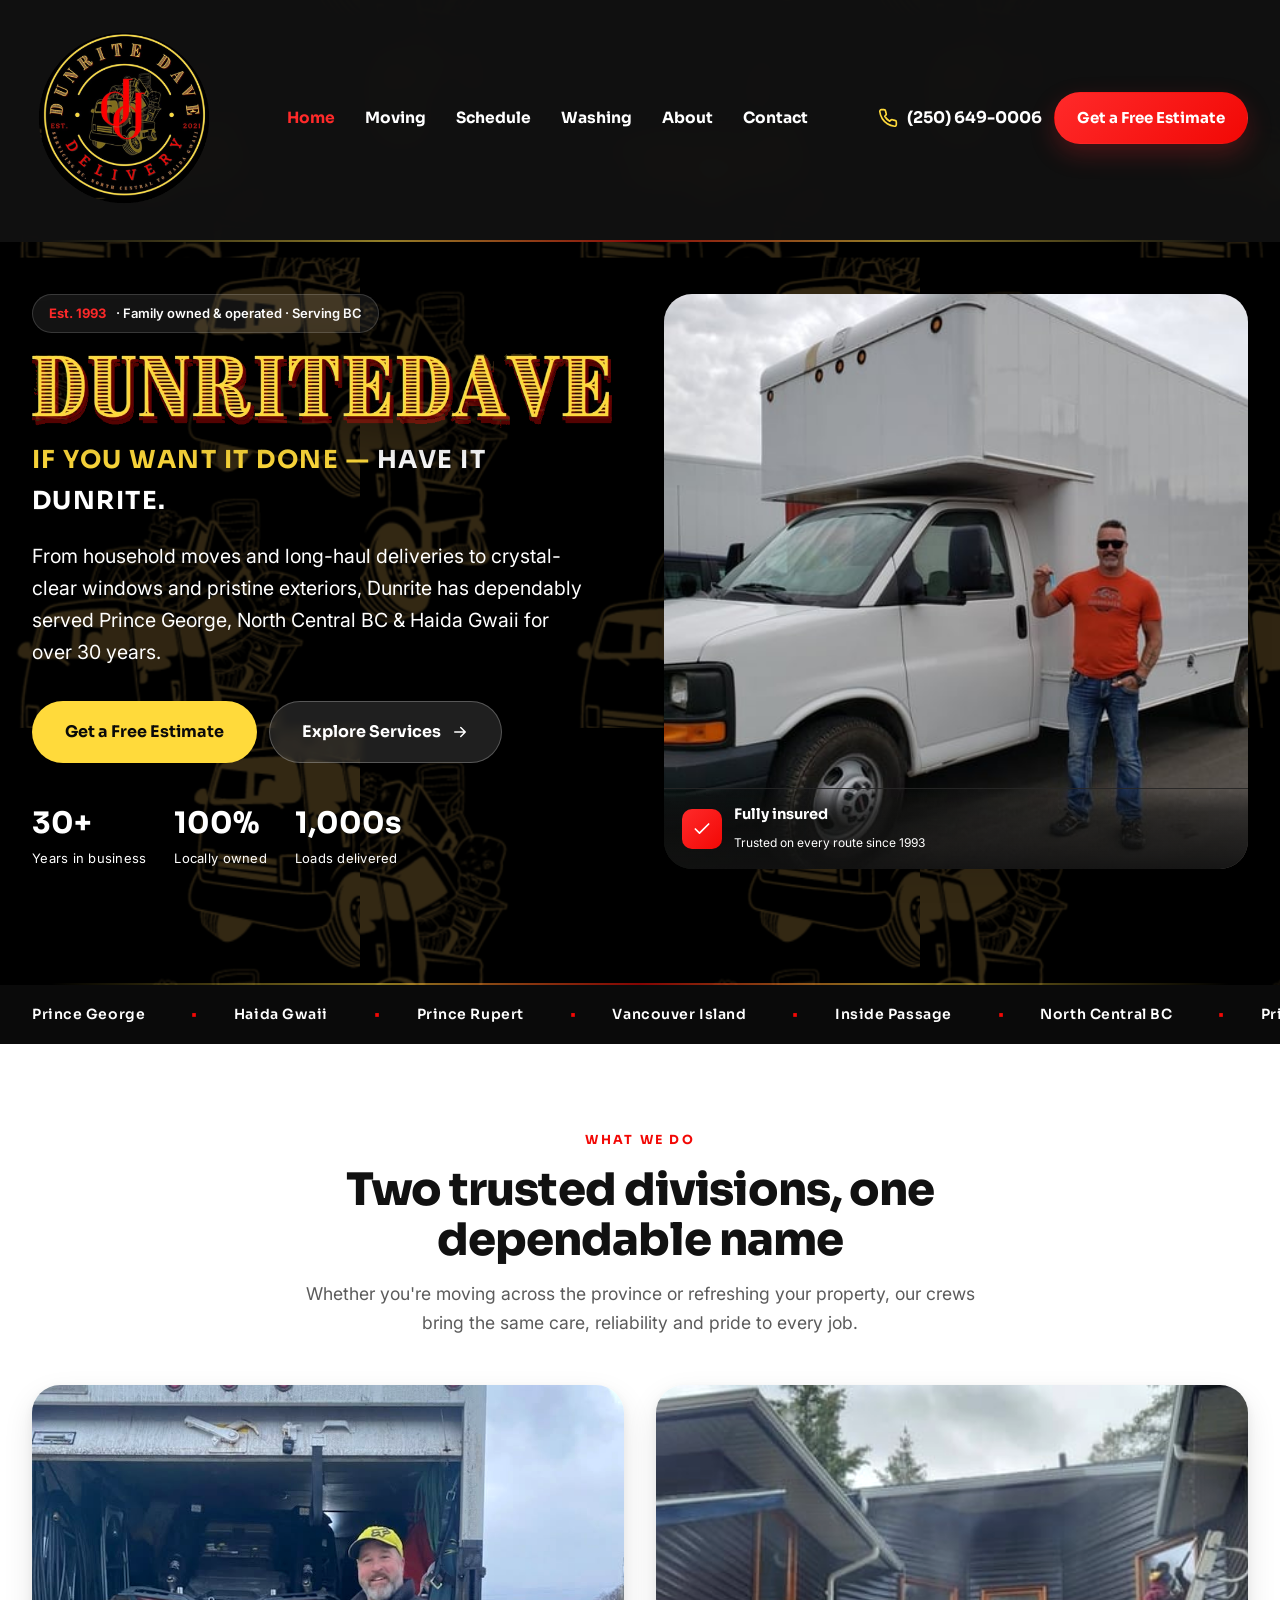
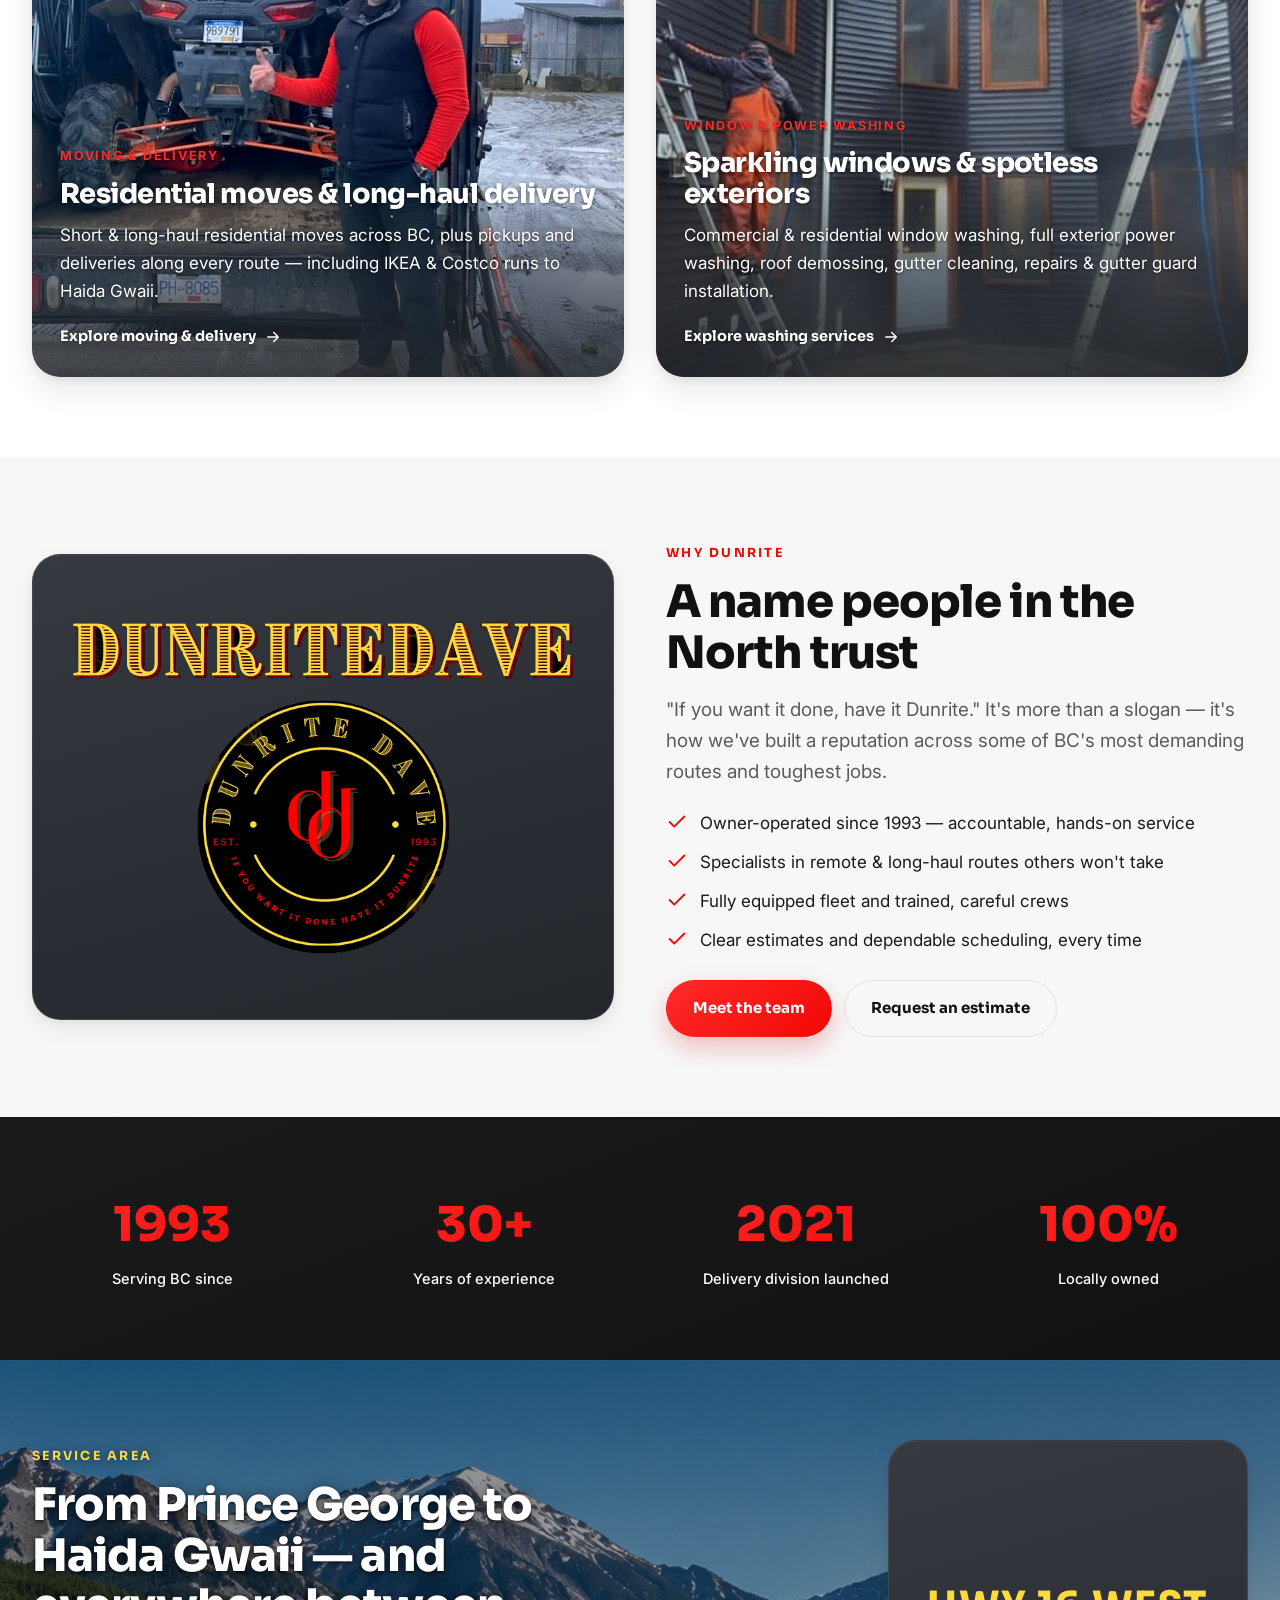
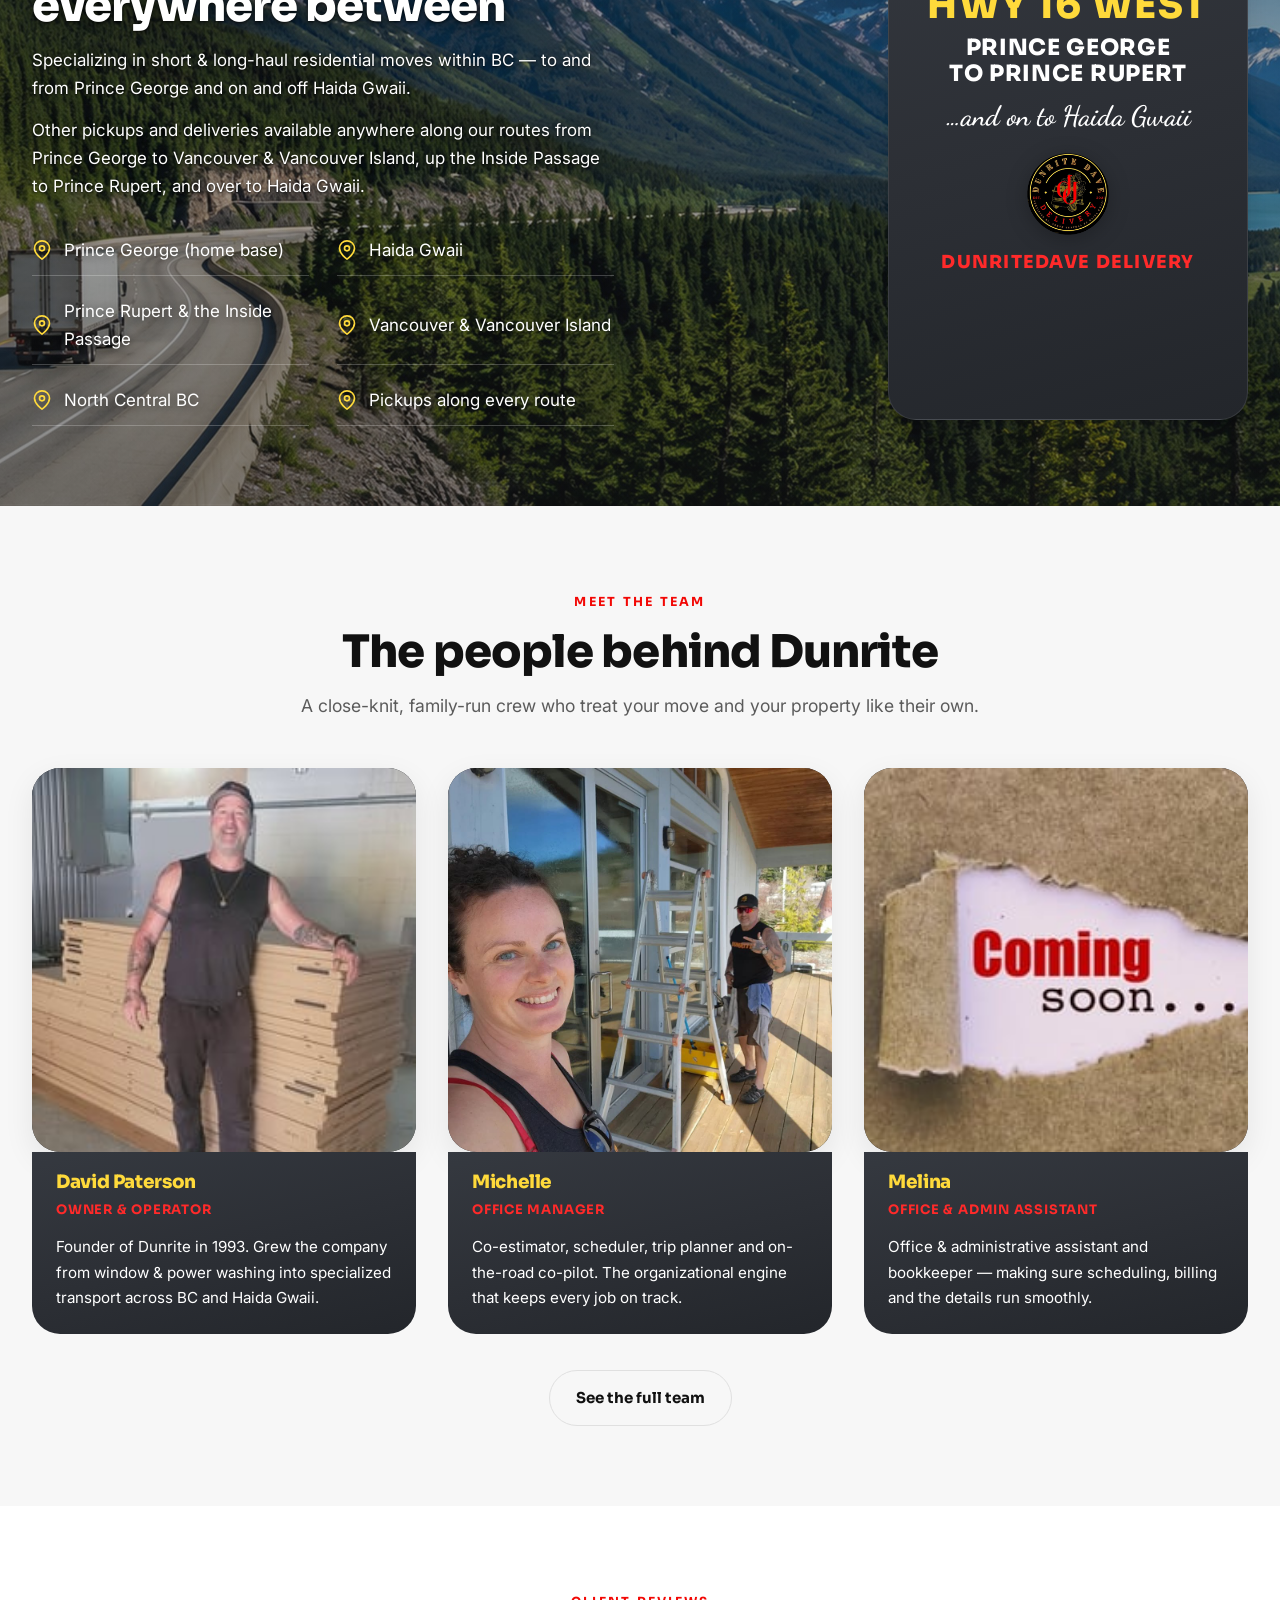
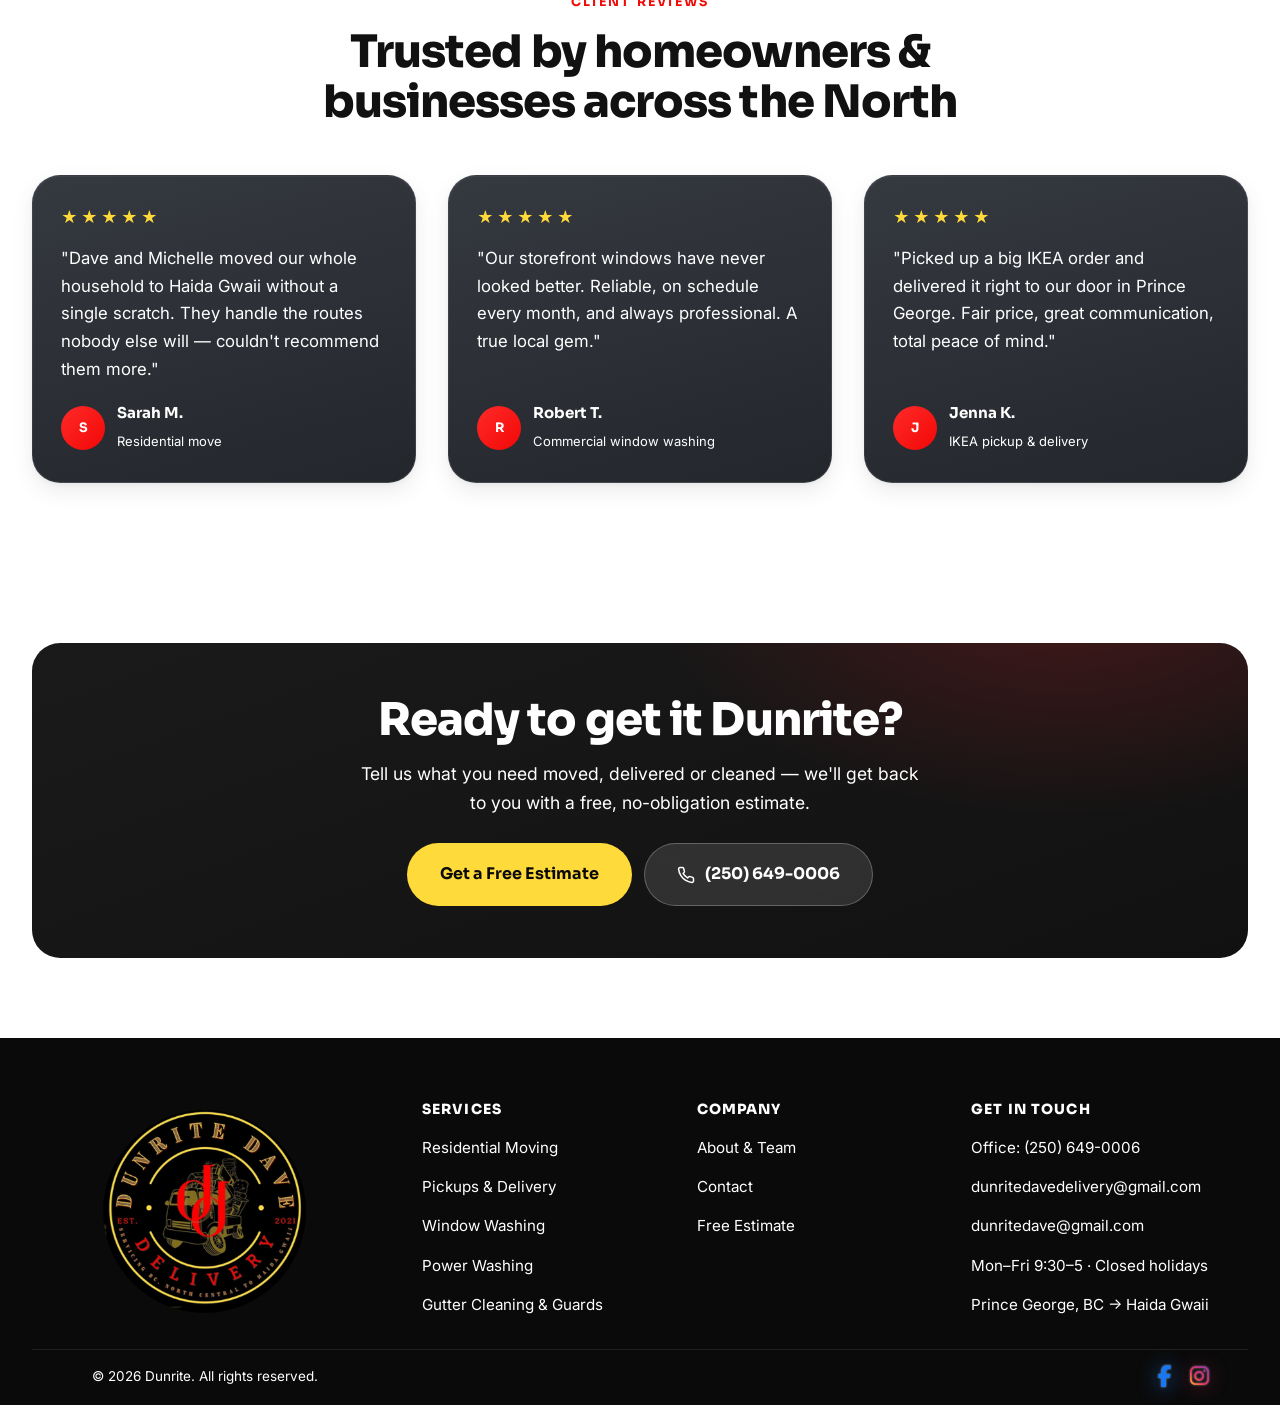
==== commit 6cc15d30: "Add schedule page with exact dates from dunritedave.ca. New Schedule nav tab and page listing June, " ====
--- a/index.html
+++ b/index.html
@@ -26,6 +26,7 @@
         <ul class="nav__links">
           <li><a href="index.html" class="is-active">Home</a></li>
           <li><a href="moving.html">Moving</a></li>
+          <li><a href="schedule.html">Schedule</a></li>
           <li><a href="washing.html">Washing</a></li>
           <li><a href="about.html">About</a></li>
           <li><a href="contact.html">Contact</a></li>
--- a/assets/css/styles.css
+++ b/assets/css/styles.css
@@ -47,6 +47,7 @@
   --logo-brand-crop: -16%;
   --logo-brand-frame-ratio: 0.92;
   --footer-logo-width: 219px;
+  --footer-logo-height: 219px;
 
   /* Charcoal card system */
   --charcoal-900: #23262b;
@@ -534,17 +535,48 @@
   flex-direction: column;
   gap: 16px;
 }
-.contact-split__social { grid-column: 1; margin-top: 0; }
+.contact-split__social { grid-column: 1; margin-top: 0; gap: 1.25rem; }
 .contact-split__social a {
-  width: 40px;
-  height: 40px;
-  border-radius: 11px;
-  display: grid;
-  place-items: center;
-  transition: background .25s, transform .25s;
-}
-.contact-split__social a:hover { transform: translateY(-2px); }
-.contact-split__social svg { width: 19px; height: 19px; }
+  display: inline-flex;
+  align-items: center;
+  justify-content: center;
+  width: auto;
+  height: auto;
+  padding: 0;
+  border-radius: 0;
+  background: none;
+  font-size: 1.5rem;
+  line-height: 1;
+  transition: filter .22s ease, transform .22s ease;
+}
+.contact-split__social a[aria-label="Facebook"] { color: #1877F2; }
+.contact-split__social a[aria-label="Facebook"]:hover {
+  filter: brightness(1.1);
+  transform: translateY(-2px);
+}
+.contact-split__social a[aria-label="Instagram"] i {
+  background: linear-gradient(
+    45deg,
+    #fdcf4e 0%,
+    #f77737 20%,
+    #e1306c 45%,
+    #c13584 70%,
+    #833ab4 100%
+  );
+  -webkit-background-clip: text;
+  background-clip: text;
+  -webkit-text-fill-color: transparent;
+  color: transparent;
+}
+.contact-split__social a[aria-label="Instagram"]:hover {
+  filter: brightness(1.1);
+  transform: translateY(-2px);
+}
+.contact-split__social a:focus-visible {
+  outline: 2px solid var(--teal);
+  outline-offset: 3px;
+  border-radius: 2px;
+}
 .contact-split__form {
   display: flex;
   flex-direction: column;
@@ -1055,6 +1087,28 @@
 body.page-about .cta-band { padding: 56px 48px; }
 body.page-about .eyebrow { font-size: 13px; letter-spacing: .16em; }
 
+/* ---------- Schedule page ---------- */
+body.page-schedule .schedule-note {
+  color: var(--slate);
+  font-size: 1.05rem;
+  line-height: 1.65;
+}
+body.page-schedule .schedule-months { align-items: stretch; gap: 28px; }
+body.page-schedule .schedule-month { height: 100%; }
+body.page-schedule .service-card .schedule-steps {
+  margin: 0;
+  padding-left: 1.25rem;
+  display: grid;
+  gap: 12px;
+  color: var(--text-on-dark);
+}
+body.page-schedule .service-card .schedule-steps li {
+  color: var(--text-on-dark);
+  font-size: .98rem;
+  line-height: 1.55;
+}
+body.page-schedule .service-card .schedule-steps strong { color: var(--gold); font-weight: 700; }
+
 /* ---------- Forms ---------- */
 .form { display: grid; gap: 16px; }
 .form .row { display: grid; grid-template-columns: 1fr 1fr; gap: 16px; }
@@ -1106,8 +1160,21 @@
 .footer { background: var(--ink-900); color: var(--text-on-dark); padding: 64px 0 18px; }
 .footer__grid { display: grid; grid-template-columns: 1.5fr 1fr 1fr 1.2fr; gap: 44px; align-items: start; }
 .footer__grid > div:first-child { display: flex; justify-content: center; align-items: center; }
-.footer__logo { width: fit-content; max-width: 100%; line-height: 0; }
-.footer__logo img { width: var(--footer-logo-width); max-width: 100%; height: auto; display: block; }
+.footer__logo {
+  width: var(--footer-logo-width);
+  max-width: 100%;
+  height: var(--footer-logo-height);
+  line-height: 0;
+  flex-shrink: 0;
+}
+.footer__logo img {
+  width: 100%;
+  height: 100%;
+  max-width: 100%;
+  object-fit: contain;
+  object-position: center;
+  display: block;
+}
 .footer h4 { color: #fff; font-size: 14px; letter-spacing: .08em; text-transform: uppercase; margin: 0 0 16px; font-family: 'Sora',sans-serif; }
 .footer ul { display: grid; gap: 11px; }
 .footer ul a, .footer ul span { color: var(--text-on-dark); font-size: .95rem; transition: color .2s; }
@@ -1150,15 +1217,50 @@
   padding: 0;
   border-radius: 0;
   background: none;
-  color: #fff;
-  font-size: 1.15rem;
+  font-size: 1.35rem;
   line-height: 1;
-  transition: color .22s ease;
-}
-.footer__bottom .footer__social a:hover {
+  transition: filter .22s ease;
+}
+.footer__bottom .footer__social a[aria-label="Facebook"] {
+  color: #1877F2;
+  filter:
+    drop-shadow(0 0 1px rgba(255, 255, 255, .5))
+    drop-shadow(0 2px 10px rgba(24, 119, 242, .7));
+}
+.footer__bottom .footer__social a[aria-label="Facebook"]:hover {
   background: none;
   transform: none;
-  color: var(--gold);
+  filter:
+    drop-shadow(0 0 2px rgba(255, 255, 255, .65))
+    drop-shadow(0 2px 14px rgba(24, 119, 242, .9))
+    brightness(1.08);
+}
+.footer__bottom .footer__social a[aria-label="Instagram"] {
+  filter:
+    drop-shadow(0 0 1px rgba(255, 255, 255, .4))
+    drop-shadow(0 2px 10px rgba(225, 48, 108, .45));
+}
+.footer__bottom .footer__social a[aria-label="Instagram"] i {
+  background: linear-gradient(
+    45deg,
+    #fdcf4e 0%,
+    #f77737 20%,
+    #e1306c 45%,
+    #c13584 70%,
+    #833ab4 100%
+  );
+  -webkit-background-clip: text;
+  background-clip: text;
+  -webkit-text-fill-color: transparent;
+  color: transparent;
+}
+.footer__bottom .footer__social a[aria-label="Instagram"]:hover {
+  background: none;
+  transform: none;
+  filter:
+    drop-shadow(0 0 2px rgba(255, 255, 255, .55))
+    drop-shadow(0 2px 14px rgba(225, 48, 108, .55))
+    brightness(1.08);
 }
 .footer__bottom .footer__social a:focus-visible {
   outline: 2px solid var(--gold);
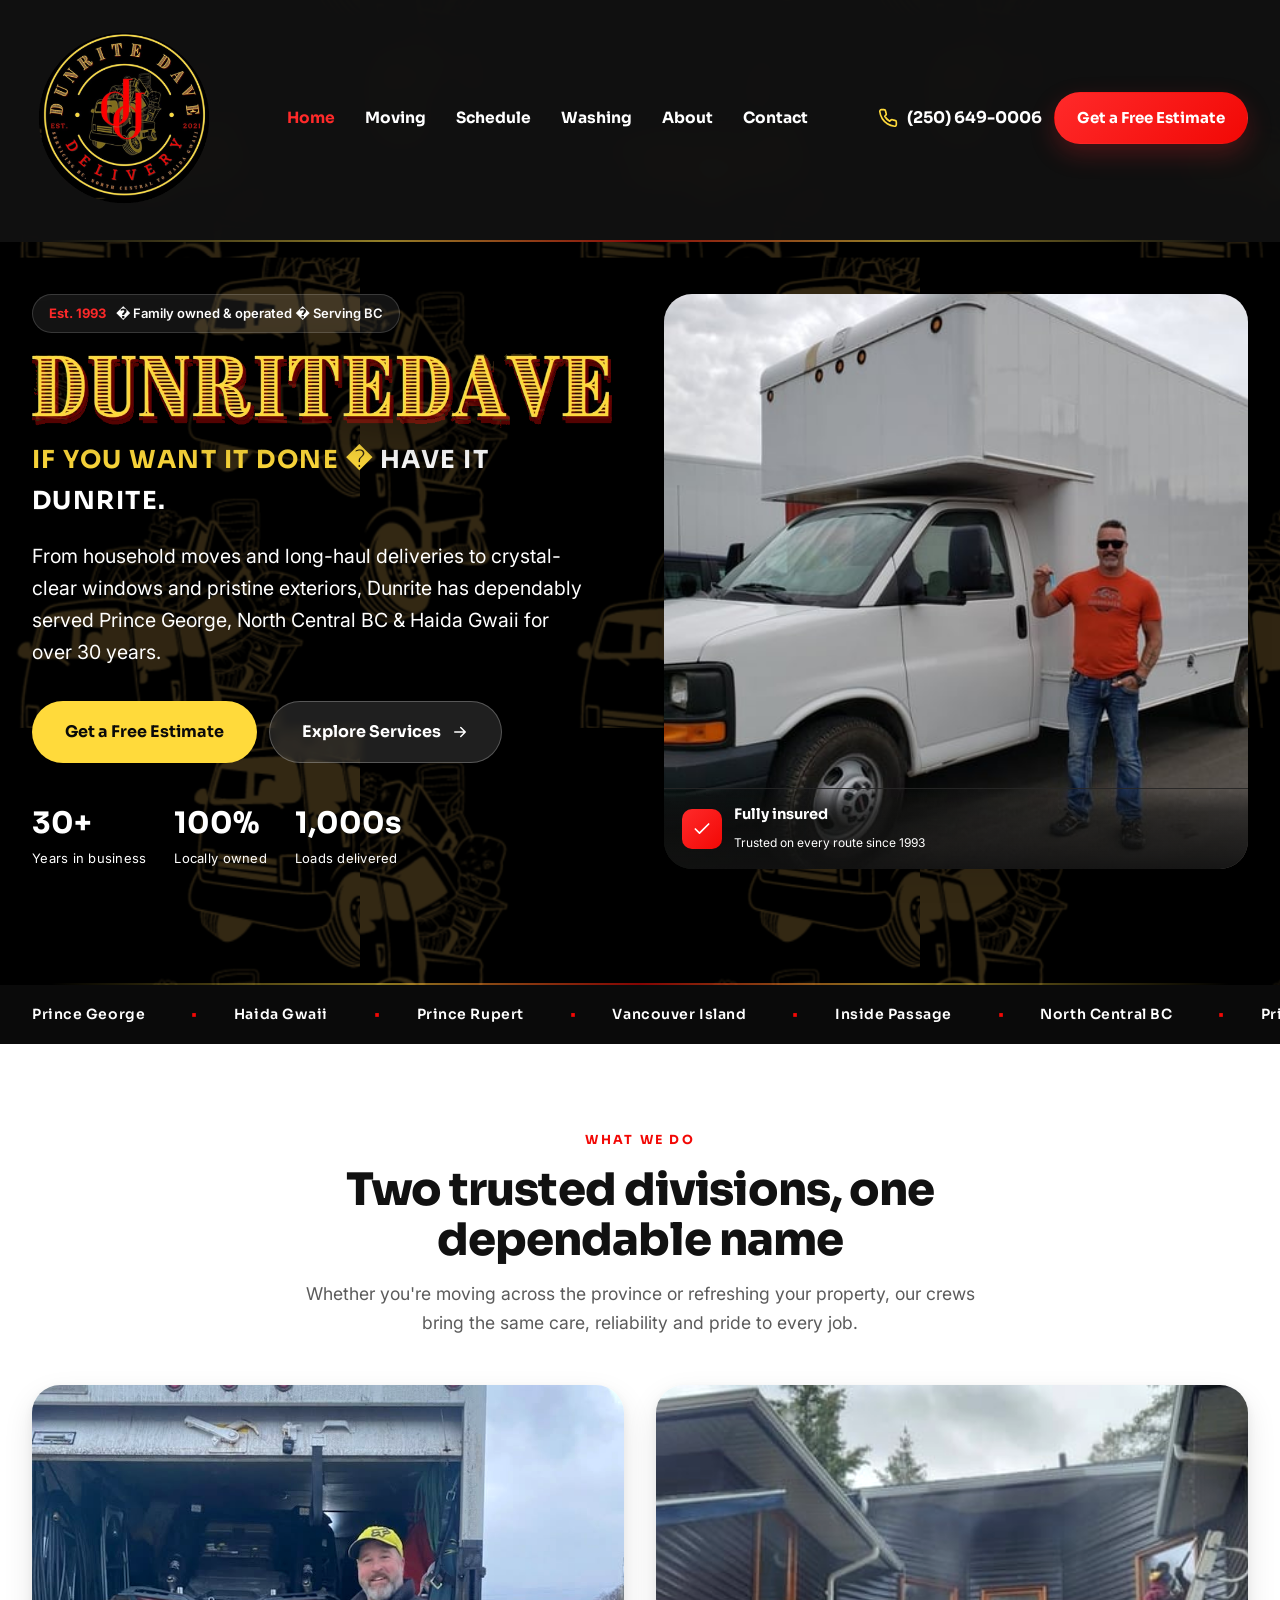
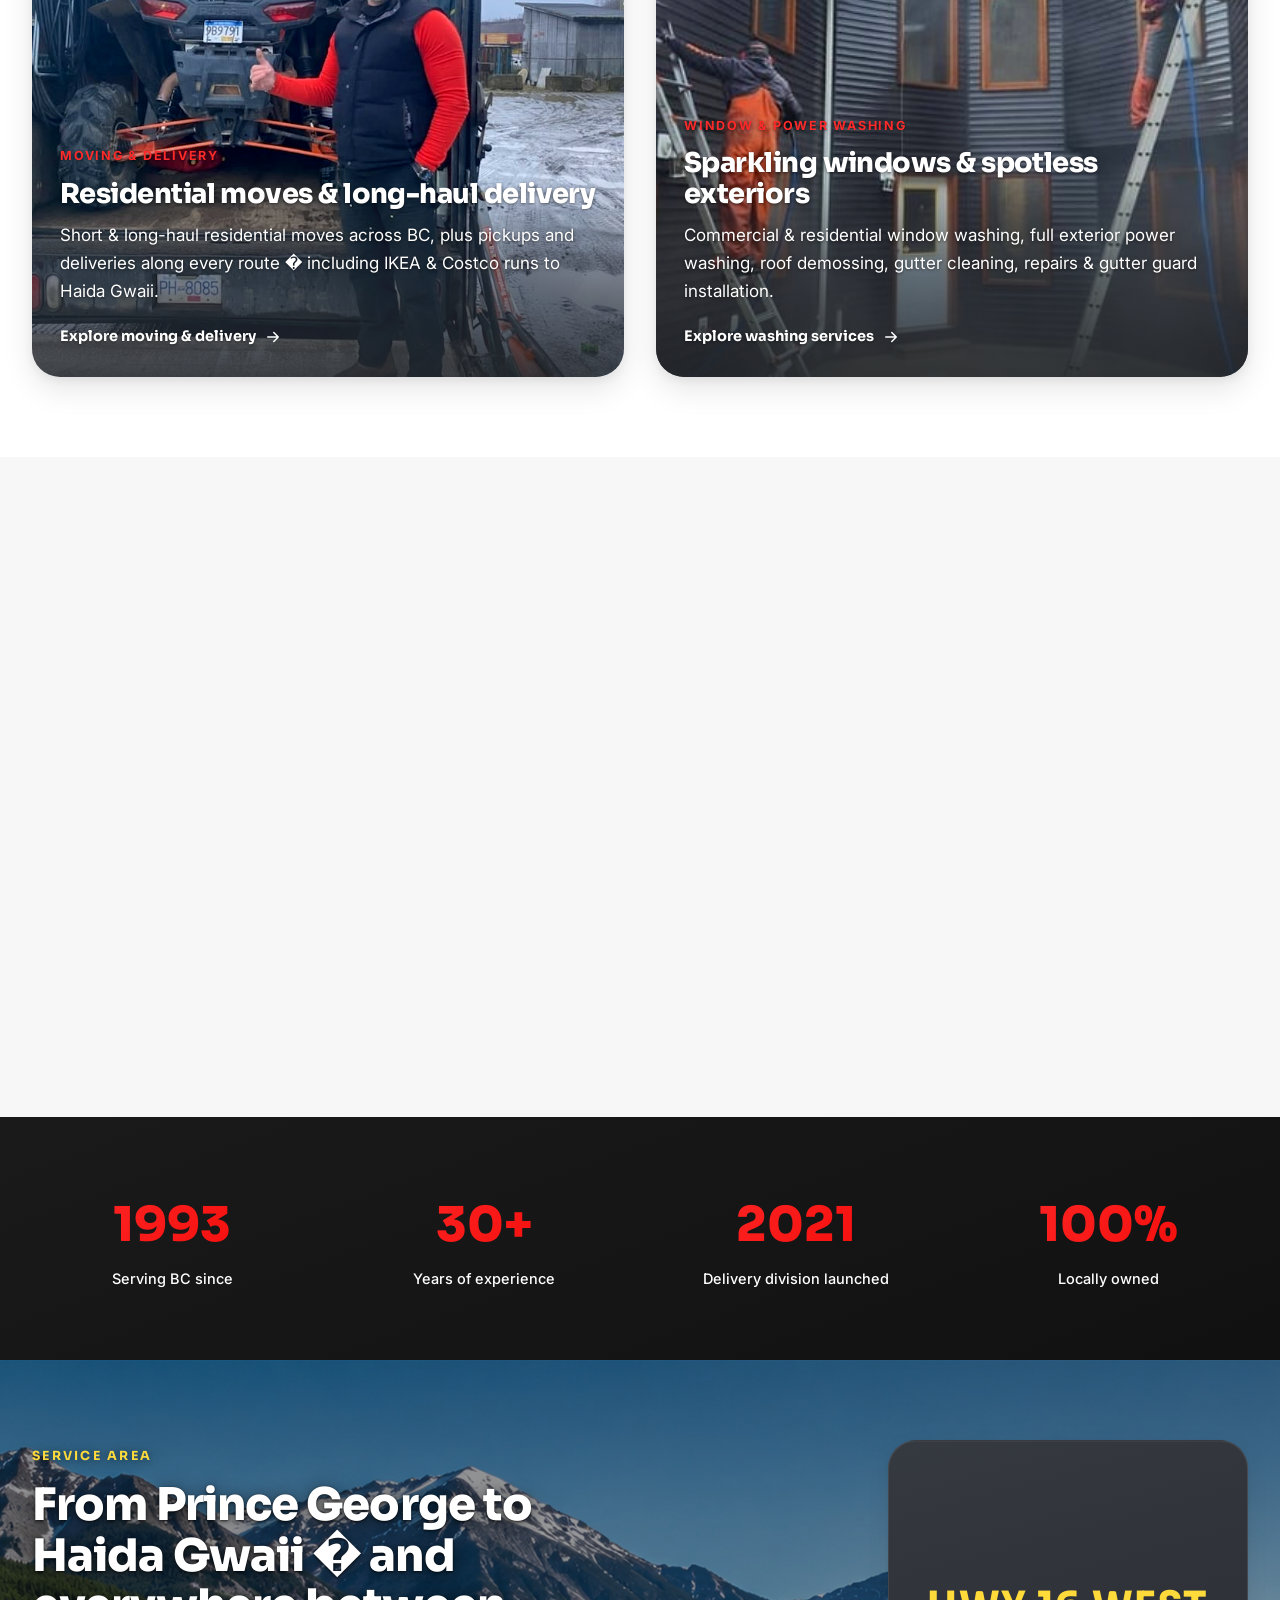
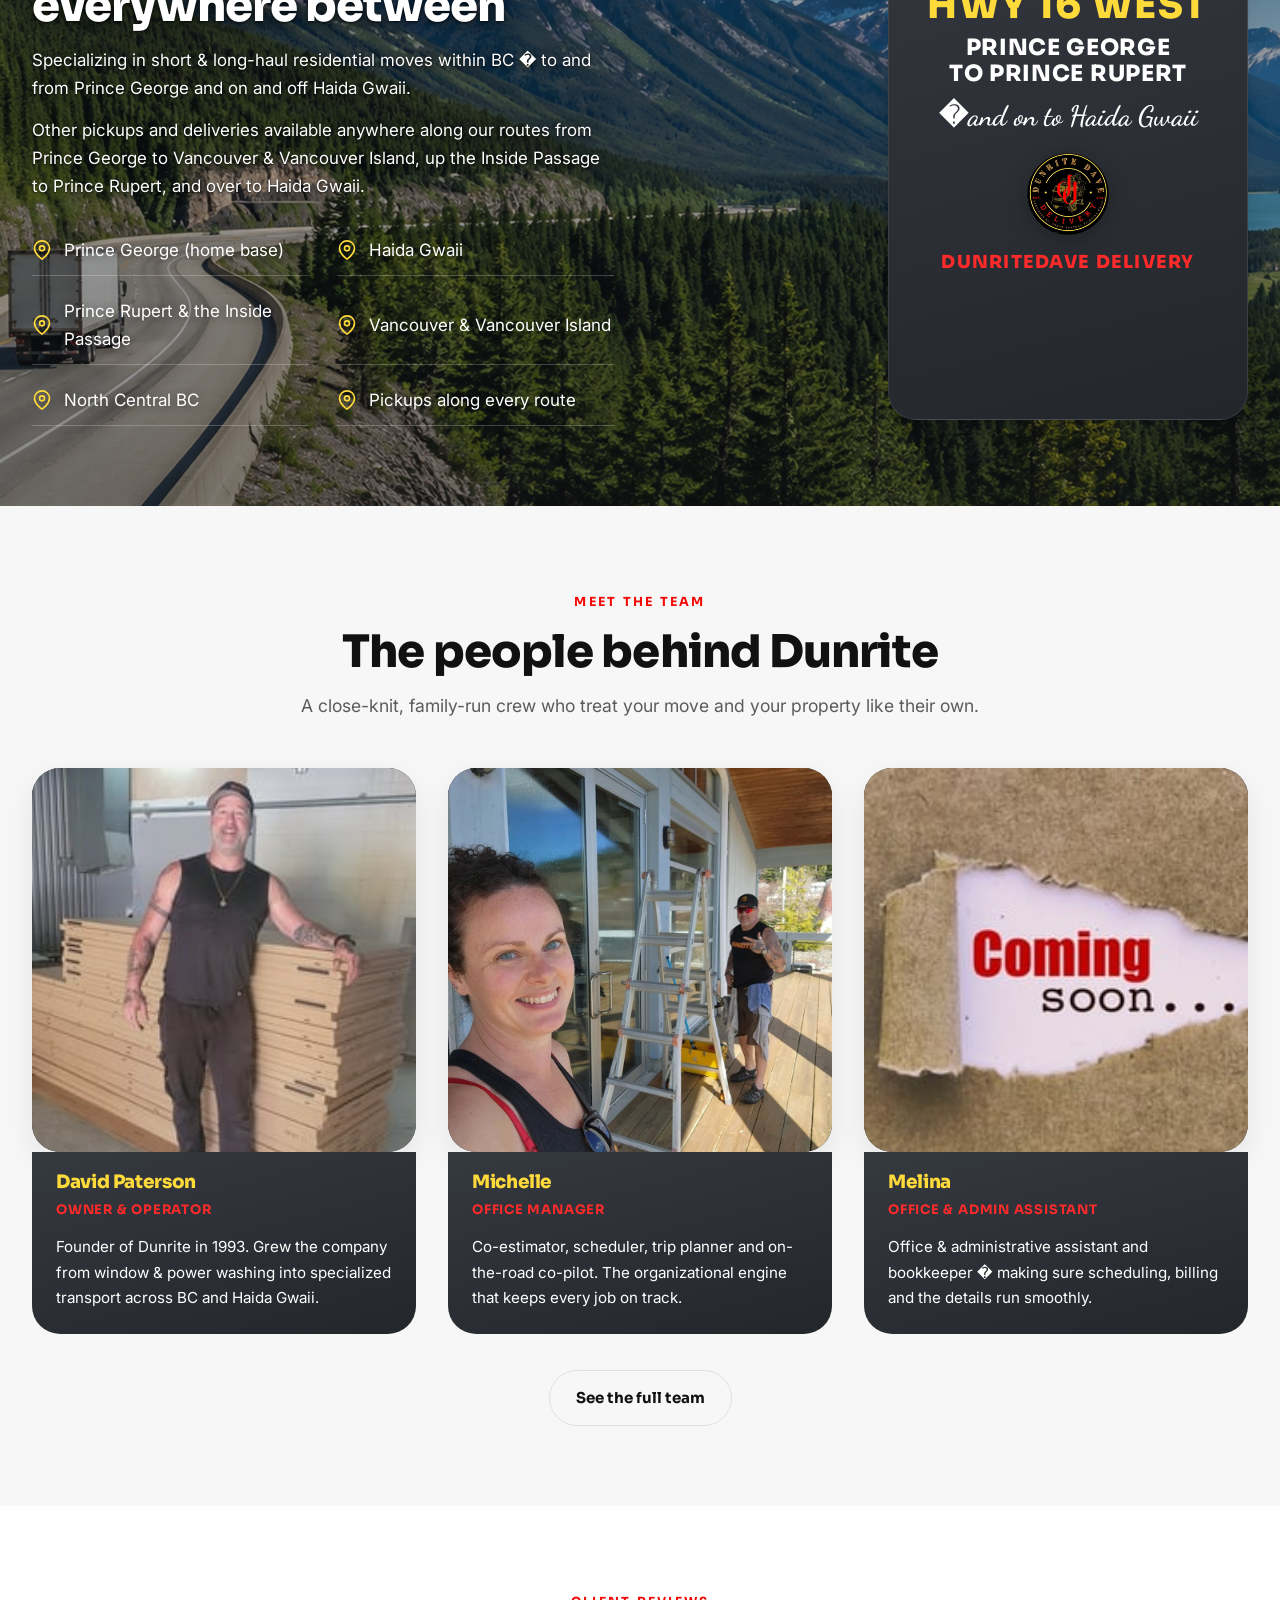
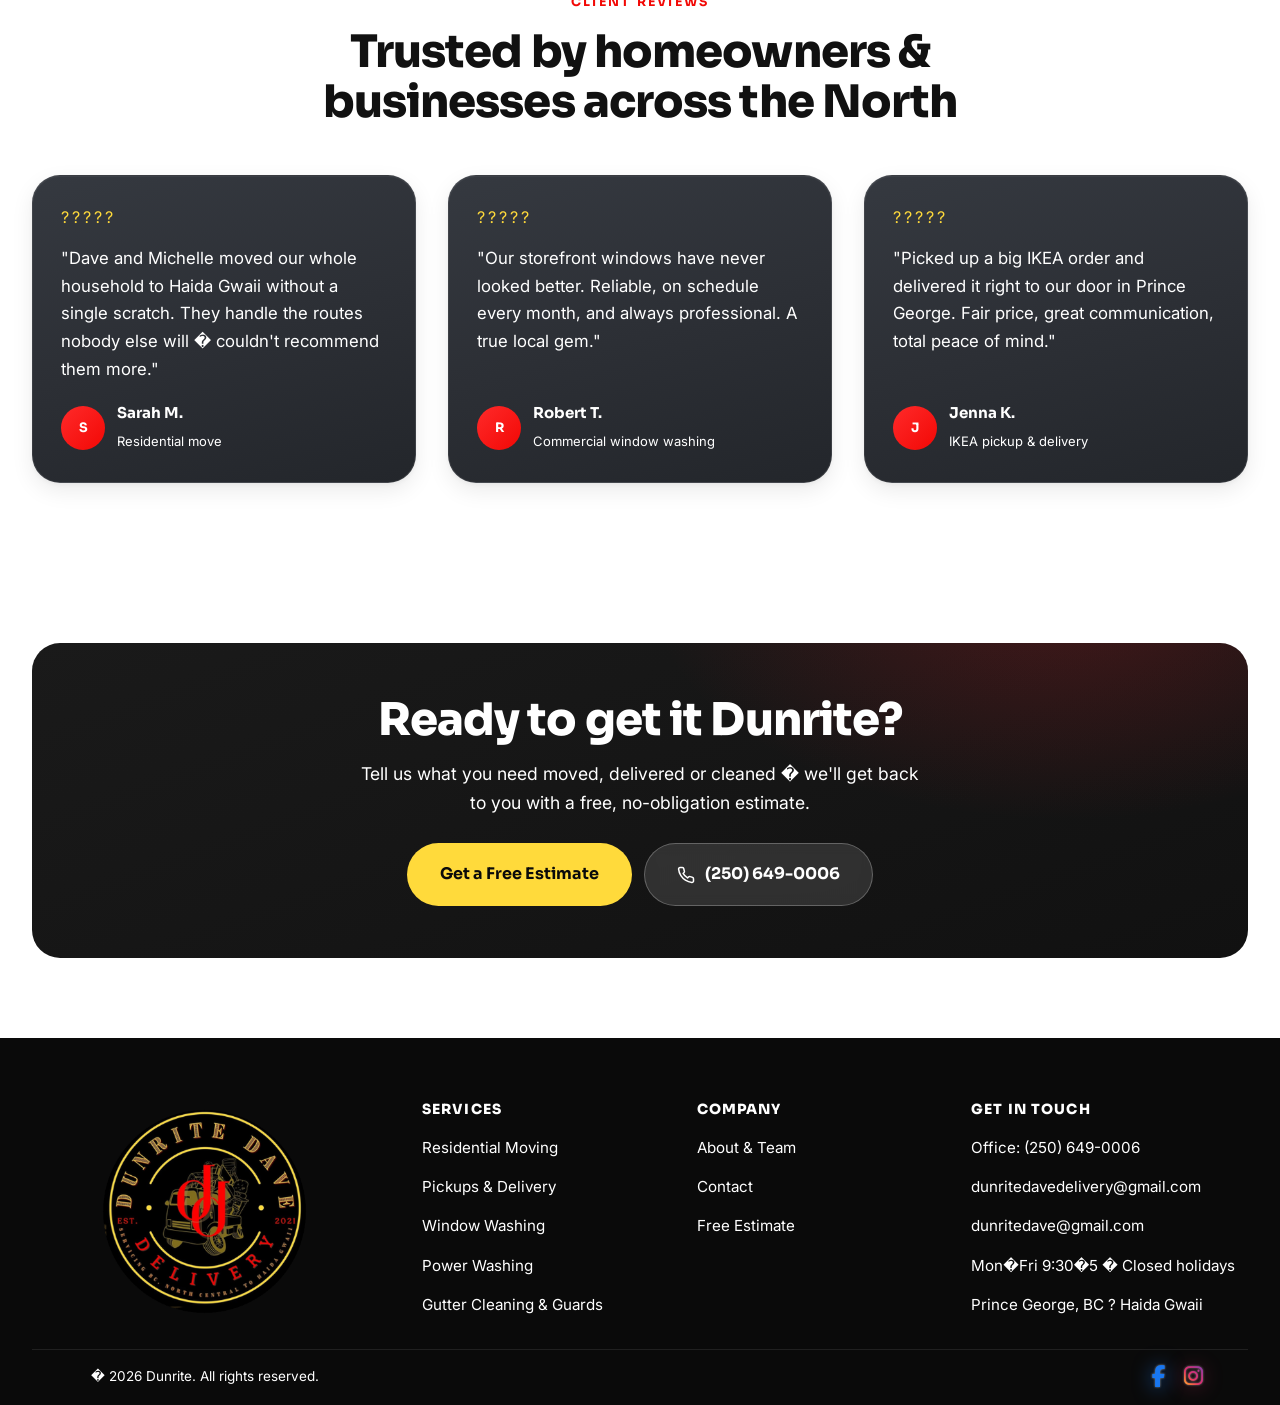
==== commit 6f711071: "Fix mobile menu links invisible when scrolled on page. Move menu panel to body when open, force dark" ====
--- a/index.html
+++ b/index.html
@@ -1,17 +1,17 @@
-﻿<!DOCTYPE html>
+<!DOCTYPE html>
 <html lang="en">
 <head>
   <meta charset="UTF-8" />
   <meta name="viewport" content="width=device-width, initial-scale=1.0" />
   <meta http-equiv="Cache-Control" content="no-cache, no-store, must-revalidate" />
   <meta http-equiv="Pragma" content="no-cache" />
-  <title>Dunrite — Moving, Delivery & Washing Services | Prince George to Haida Gwaii</title>
+  <title>Dunrite � Moving, Delivery & Washing Services | Prince George to Haida Gwaii</title>
   <meta name="description" content="Dunrite is a family-owned moving, delivery, window & power washing company serving Prince George, North Central BC and Haida Gwaii since 1993. If you want it done, have it Dunrite." />
   <link rel="icon" type="image/svg+xml" href="assets/img/favicon.svg" />
   <link rel="preconnect" href="https://fonts.googleapis.com" />
   <link rel="preconnect" href="https://fonts.gstatic.com" crossorigin />
   <link href="https://fonts.googleapis.com/css2?family=Dancing+Script:wght@500;600&family=Sora:wght@600;700;800&family=Inter:wght@400;500;600&display=swap" rel="stylesheet" />
-  <link rel="stylesheet" href="assets/css/styles.css" />
+  <link rel="stylesheet" href="assets/css/styles.css?v=68" />
   <link rel="stylesheet" href="https://cdnjs.cloudflare.com/ajax/libs/font-awesome/6.7.2/css/all.min.css" crossorigin="anonymous" referrerpolicy="no-referrer" />
 </head>
 <body>
@@ -49,10 +49,10 @@
       <div class="container">
         <div class="hero__grid">
           <div class="hero__copy">
-            <span class="hero__badge"><b>Est. 1993</b> · Family owned &amp; operated · Serving BC</span>
-            <h1 class="sr-only">Dunrite Dave — Moving, delivery and washing</h1>
+            <span class="hero__badge"><b>Est. 1993</b> � Family owned &amp; operated � Serving BC</span>
+            <h1 class="sr-only">Dunrite Dave � Moving, delivery and washing</h1>
             <img class="hero__wordmark reveal" src="assets/img/dunrite-dave-text-transparent.png" alt="Dunrite Dave" width="985" height="120" />
-            <p class="hero__tagline reveal" data-delay="1">If you want it done — <span class="accent">have it Dunrite.</span></p>
+            <p class="hero__tagline reveal" data-delay="1">If you want it done � <span class="accent">have it Dunrite.</span></p>
             <p class="hero__sub reveal" data-delay="2">From household moves and long-haul deliveries to crystal-clear windows and pristine exteriors, Dunrite has dependably served Prince George, North Central BC &amp; Haida Gwaii for over 30 years.</p>
             <div class="btn-row">
               <a class="btn btn--gold btn--lg" href="contact.html">Get a Free Estimate</a>
@@ -103,7 +103,7 @@
             <div class="pillar__bg"><img src="assets/img/photos/dave-loading-quad.png" alt="Dave loading an ATV into a Dunrite enclosed trailer" data-fallback /></div>
             <span class="tag">Moving &amp; Delivery</span>
             <h3>Residential moves &amp; long-haul delivery</h3>
-            <p>Short &amp; long-haul residential moves across BC, plus pickups and deliveries along every route — including IKEA &amp; Costco runs to Haida Gwaii.</p>
+            <p>Short &amp; long-haul residential moves across BC, plus pickups and deliveries along every route � including IKEA &amp; Costco runs to Haida Gwaii.</p>
             <a class="link" href="moving.html">Explore moving &amp; delivery
               <svg viewBox="0 0 24 24" fill="none" stroke="currentColor" stroke-width="2" stroke-linecap="round" stroke-linejoin="round"><path d="M5 12h14M13 6l6 6-6 6"/></svg>
             </a>
@@ -134,9 +134,9 @@
           <div class="reveal" data-delay="1">
             <span class="eyebrow">Why Dunrite</span>
             <h2 class="h2" style="margin:12px 0 16px;">A name people in the North trust</h2>
-            <p class="lead" style="margin-bottom:22px;">"If you want it done, have it Dunrite." It's more than a slogan — it's how we've built a reputation across some of BC's most demanding routes and toughest jobs.</p>
+            <p class="lead" style="margin-bottom:22px;">"If you want it done, have it Dunrite." It's more than a slogan � it's how we've built a reputation across some of BC's most demanding routes and toughest jobs.</p>
             <ul class="checks">
-              <li><svg viewBox="0 0 24 24" fill="none" stroke="currentColor" stroke-width="2" stroke-linecap="round" stroke-linejoin="round"><path d="M20 6 9 17l-5-5"/></svg> Owner-operated since 1993 — accountable, hands-on service</li>
+              <li><svg viewBox="0 0 24 24" fill="none" stroke="currentColor" stroke-width="2" stroke-linecap="round" stroke-linejoin="round"><path d="M20 6 9 17l-5-5"/></svg> Owner-operated since 1993 � accountable, hands-on service</li>
               <li><svg viewBox="0 0 24 24" fill="none" stroke="currentColor" stroke-width="2" stroke-linecap="round" stroke-linejoin="round"><path d="M20 6 9 17l-5-5"/></svg> Specialists in remote &amp; long-haul routes others won't take</li>
               <li><svg viewBox="0 0 24 24" fill="none" stroke="currentColor" stroke-width="2" stroke-linecap="round" stroke-linejoin="round"><path d="M20 6 9 17l-5-5"/></svg> Fully equipped fleet and trained, careful crews</li>
               <li><svg viewBox="0 0 24 24" fill="none" stroke="currentColor" stroke-width="2" stroke-linecap="round" stroke-linejoin="round"><path d="M20 6 9 17l-5-5"/></svg> Clear estimates and dependable scheduling, every time</li>
@@ -168,8 +168,8 @@
         <div class="split">
           <div class="reveal">
             <span class="eyebrow">Service area</span>
-            <h2 class="h2" style="margin:12px 0 16px;">From Prince George to Haida Gwaii — and everywhere between</h2>
-            <p class="route-copy">Specializing in short &amp; long-haul residential moves within BC — to and from Prince George and on and off Haida Gwaii.</p>
+            <h2 class="h2" style="margin:12px 0 16px;">From Prince George to Haida Gwaii � and everywhere between</h2>
+            <p class="route-copy">Specializing in short &amp; long-haul residential moves within BC � to and from Prince George and on and off Haida Gwaii.</p>
             <p class="route-copy">Other pickups and deliveries available anywhere along our routes from Prince George to Vancouver &amp; Vancouver Island, up the Inside Passage to Prince Rupert, and over to Haida Gwaii.</p>
             <ul class="area__list">
               <li><svg viewBox="0 0 24 24" fill="none" stroke="currentColor" stroke-width="2" stroke-linecap="round" stroke-linejoin="round"><path d="M21 10c0 7-9 13-9 13s-9-6-9-13a9 9 0 0 1 18 0z"/><circle cx="12" cy="10" r="3"/></svg> Prince George (home base)</li>
@@ -187,7 +187,7 @@
                 <span>PRINCE GEORGE</span>
                 <span>TO PRINCE RUPERT</span>
               </p>
-              <p class="route-callout__script">…and on to Haida Gwaii</p>
+              <p class="route-callout__script">�and on to Haida Gwaii</p>
               <img class="route-callout__logo" src="assets/img/dunrite-dave-logo-original-1.png" alt="" width="88" height="88" />
               <p class="route-callout__brand">DUNRITEDAVE DELIVERY</p>
             </div>
@@ -226,7 +226,7 @@
             <div class="team-card__body">
               <h3>Melina</h3>
               <span class="team-card__role">Office &amp; Admin Assistant</span>
-              <p>Office &amp; administrative assistant and bookkeeper — making sure scheduling, billing and the details run smoothly.</p>
+              <p>Office &amp; administrative assistant and bookkeeper � making sure scheduling, billing and the details run smoothly.</p>
             </div>
           </article>
         </div>
@@ -245,17 +245,17 @@
         </div>
         <div class="grid grid--3">
           <div class="review reveal" data-testimonial="residential-move">
-            <div class="stars" aria-label="5 out of 5 stars">★★★★★</div>
-            <p>"Dave and Michelle moved our whole household to Haida Gwaii without a single scratch. They handle the routes nobody else will — couldn't recommend them more."</p>
+            <div class="stars" aria-label="5 out of 5 stars">?????</div>
+            <p>"Dave and Michelle moved our whole household to Haida Gwaii without a single scratch. They handle the routes nobody else will � couldn't recommend them more."</p>
             <div class="who"><span class="avatar">S</span><div><b>Sarah M.</b><span>Residential move</span></div></div>
           </div>
           <div class="review reveal" data-testimonial="commercial-washing" data-delay="1">
-            <div class="stars" aria-label="5 out of 5 stars">★★★★★</div>
+            <div class="stars" aria-label="5 out of 5 stars">?????</div>
             <p>"Our storefront windows have never looked better. Reliable, on schedule every month, and always professional. A true local gem."</p>
             <div class="who"><span class="avatar">R</span><div><b>Robert T.</b><span>Commercial window washing</span></div></div>
           </div>
           <div class="review reveal" data-testimonial="ikea-delivery" data-delay="2">
-            <div class="stars" aria-label="5 out of 5 stars">★★★★★</div>
+            <div class="stars" aria-label="5 out of 5 stars">?????</div>
             <p>"Picked up a big IKEA order and delivered it right to our door in Prince George. Fair price, great communication, total peace of mind."</p>
             <div class="who"><span class="avatar">J</span><div><b>Jenna K.</b><span>IKEA pickup &amp; delivery</span></div></div>
           </div>
@@ -268,7 +268,7 @@
       <div class="container">
         <div class="cta-band reveal">
           <h2 class="h2">Ready to get it Dunrite?</h2>
-          <p>Tell us what you need moved, delivered or cleaned — we'll get back to you with a free, no-obligation estimate.</p>
+          <p>Tell us what you need moved, delivered or cleaned � we'll get back to you with a free, no-obligation estimate.</p>
           <div class="btn-row" style="justify-content:center;">
             <a class="btn btn--gold btn--lg" href="contact.html">Get a Free Estimate</a>
             <a class="btn btn--light btn--lg" href="tel:+12506490006">
@@ -312,14 +312,14 @@
             <li><a href="tel:+12506490006">Office: (250) 649-0006</a></li>
             <li><a href="mailto:dunritedavedelivery@gmail.com">dunritedavedelivery@gmail.com</a></li>
             <li><a href="mailto:dunritedave@gmail.com">dunritedave@gmail.com</a></li>
-            <li><span>Mon–Fri 9:30–5 · Closed holidays</span></li>
-            <li><span class="footer__service-area-line">Prince George, BC → Haida Gwaii</span></li>
+            <li><span>Mon�Fri 9:30�5 � Closed holidays</span></li>
+            <li><span class="footer__service-area-line">Prince George, BC ? Haida Gwaii</span></li>
           </ul>
         </div>
       </div>
       <div class="footer__bottom">
         <div class="footer__bottom-cell footer__bottom-cell--logo">
-          <span class="footer__copyright">© <span id="year">2026</span> Dunrite. All rights reserved.</span>
+          <span class="footer__copyright">� <span id="year">2026</span> Dunrite. All rights reserved.</span>
         </div>
         <div class="footer__bottom-cell footer__bottom-cell--spacer" aria-hidden="true"></div>
         <div class="footer__bottom-cell footer__bottom-cell--spacer" aria-hidden="true"></div>
@@ -335,6 +335,6 @@
     </div>
   </footer>
 
-  <script src="assets/js/main.js" defer></script>
+  <script src="assets/js/main.js?v=68" defer></script>
 </body>
 </html>
--- a/assets/css/styles.css
+++ b/assets/css/styles.css
@@ -1321,22 +1321,73 @@
 @media (max-width: 980px) {
   .nav__links, .nav__cta .nav__phone { display: none; }
   .nav__toggle { display: block; }
-  .nav { grid-template-columns: auto 1fr auto; }
+  .nav { grid-template-columns: auto 1fr auto; transform: none; }
+  .site-header:has(.nav.is-open) { backdrop-filter: none; }
+  body.nav-open {
+    position: fixed;
+    width: 100%;
+    overflow: hidden;
+  }
   .nav__links {
-    position: absolute; top: calc(100% + 10px); left: 16px; right: 16px;
-    display: none; flex-direction: column; align-items: stretch; justify-content: flex-start;
-    flex-wrap: nowrap; gap: 4px;
-    padding: 14px; border-radius: var(--radius); box-shadow: var(--shadow-lg);
+    position: fixed;
+    top: var(--site-header-height, 96px);
+    left: 32px;
+    right: 32px;
+    display: none;
+    flex-direction: column;
+    align-items: stretch;
+    justify-content: flex-start;
+    flex-wrap: nowrap;
+    gap: 4px;
+    padding: 14px;
+    margin: 0;
+    list-style: none;
+    border-radius: var(--radius);
+    box-shadow: var(--shadow-lg);
     border: 1px solid var(--line);
     background: #fff;
+    z-index: 200;
+    max-height: none;
+    overflow: visible;
   }
+  body.nav-open .nav__links,
   .nav.is-open .nav__links { display: flex; }
-  .nav__links a { color: var(--ink); padding: 14px; border-radius: 10px; white-space: normal; }
-  .nav__links a:hover { background: var(--mist); }
+  body.nav-open .nav__links a,
+  body.nav-open .site-header.is-stuck .nav__links a,
+  .nav.is-open .nav__links a {
+    color: var(--ink);
+    padding: 14px;
+    border-radius: 10px;
+    white-space: normal;
+    background: transparent;
+  }
+  body.nav-open .nav__links a.is-active,
+  .nav.is-open .nav__links a.is-active { color: var(--teal); }
+  body.nav-open .nav__links a:hover,
+  .nav.is-open .nav__links a:hover { color: var(--ink); background: var(--mist); }
+  body.nav-open .nav__links li,
+  .nav.is-open .nav__links li { display: flex; width: 100%; }
+
+  /* Travel routes — override ID-scoped 3-col grid on tablet/mobile */
+  #travel-routes .travel-routes__grid {
+    grid-template-columns: repeat(2, minmax(0, 1fr));
+    gap: 14px;
+  }
+  #travel-routes .travel-routes__grid li {
+    min-width: 0;
+    padding: 18px 16px;
+    font-size: 1rem;
+  }
+  #travel-routes.section--travel-banner {
+    min-height: auto;
+    padding-block: 64px;
+    align-items: stretch;
+  }
 }
 @media (max-width: 720px) {
   .container { padding-inline: 24px; }
   .section { padding: 64px 0; }
+  .nav__links { left: 24px; right: 24px; }
   .nav__logo { width: var(--logo-brand-width-mobile); height: var(--logo-brand-width-mobile); }
   .site-header.is-stuck .nav__logo { width: var(--logo-brand-width-mobile-stuck); height: var(--logo-brand-width-mobile-stuck); }
   .site-header { padding: 18px 0 18px; }
@@ -1370,11 +1421,6 @@
   #moving-intro .moving-intro__copy {
     max-width: none;
   }
-  .travel-routes__grid { grid-template-columns: repeat(2, 1fr); }
-  #travel-routes.section--travel-banner {
-    min-height: auto;
-    padding-block: 64px;
-  }
 
   /* Footer — single column, full-width text on mobile */
   .footer__grid { grid-template-columns: 1fr; gap: 28px; }
@@ -1389,10 +1435,13 @@
   .footer__bottom-cell--spacer { display: none; }
   .footer__bottom-cell--social { justify-content: center; }
   .footer__social-anchor { width: auto !important; justify-content: center; }
+
+  body.page-schedule .service-card .schedule-steps li { overflow-wrap: anywhere; }
+  body.page-about .cta-band { padding: 40px 28px; }
 }
 @media (max-width: 480px) {
   .grid--4 { grid-template-columns: 1fr; }
-  .travel-routes__grid { grid-template-columns: 1fr; }
+  #travel-routes .travel-routes__grid { grid-template-columns: 1fr; }
   .stats { grid-template-columns: 1fr 1fr; }
   body { font-size: 16px; }
 }
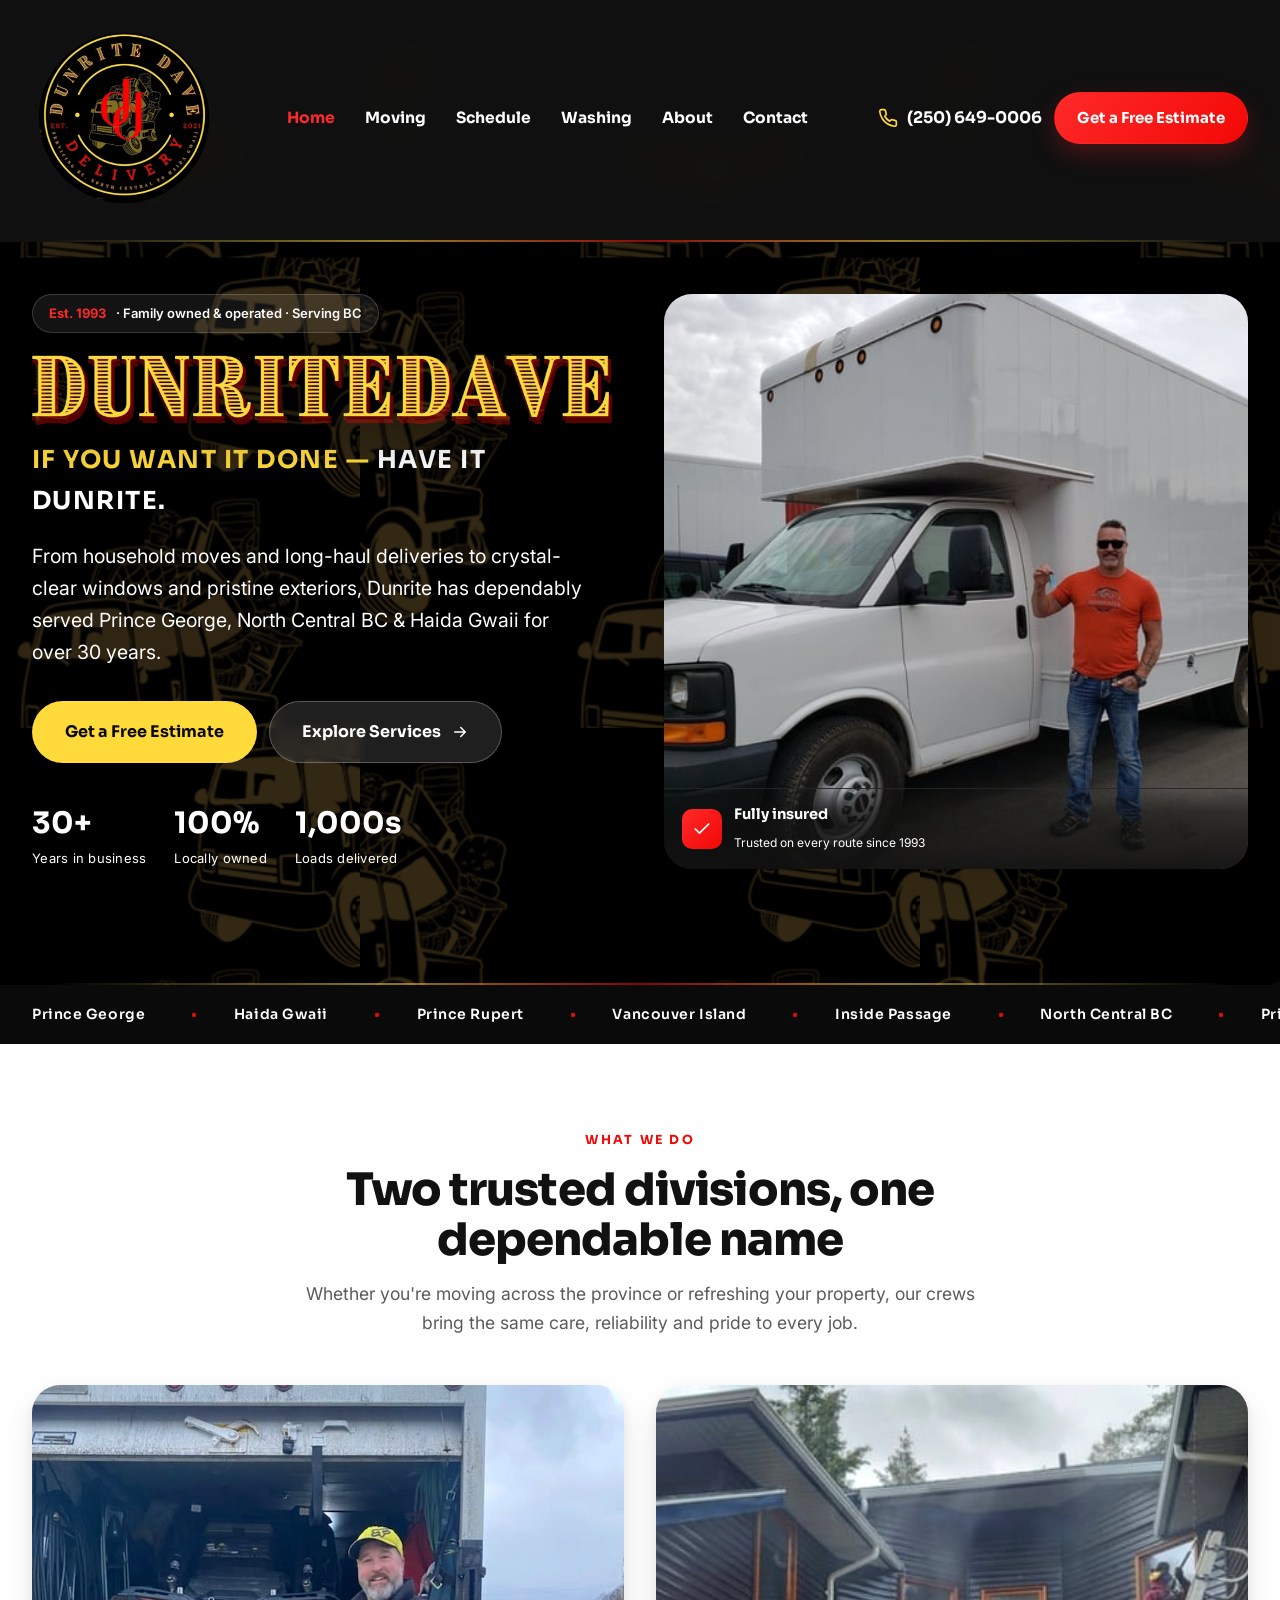
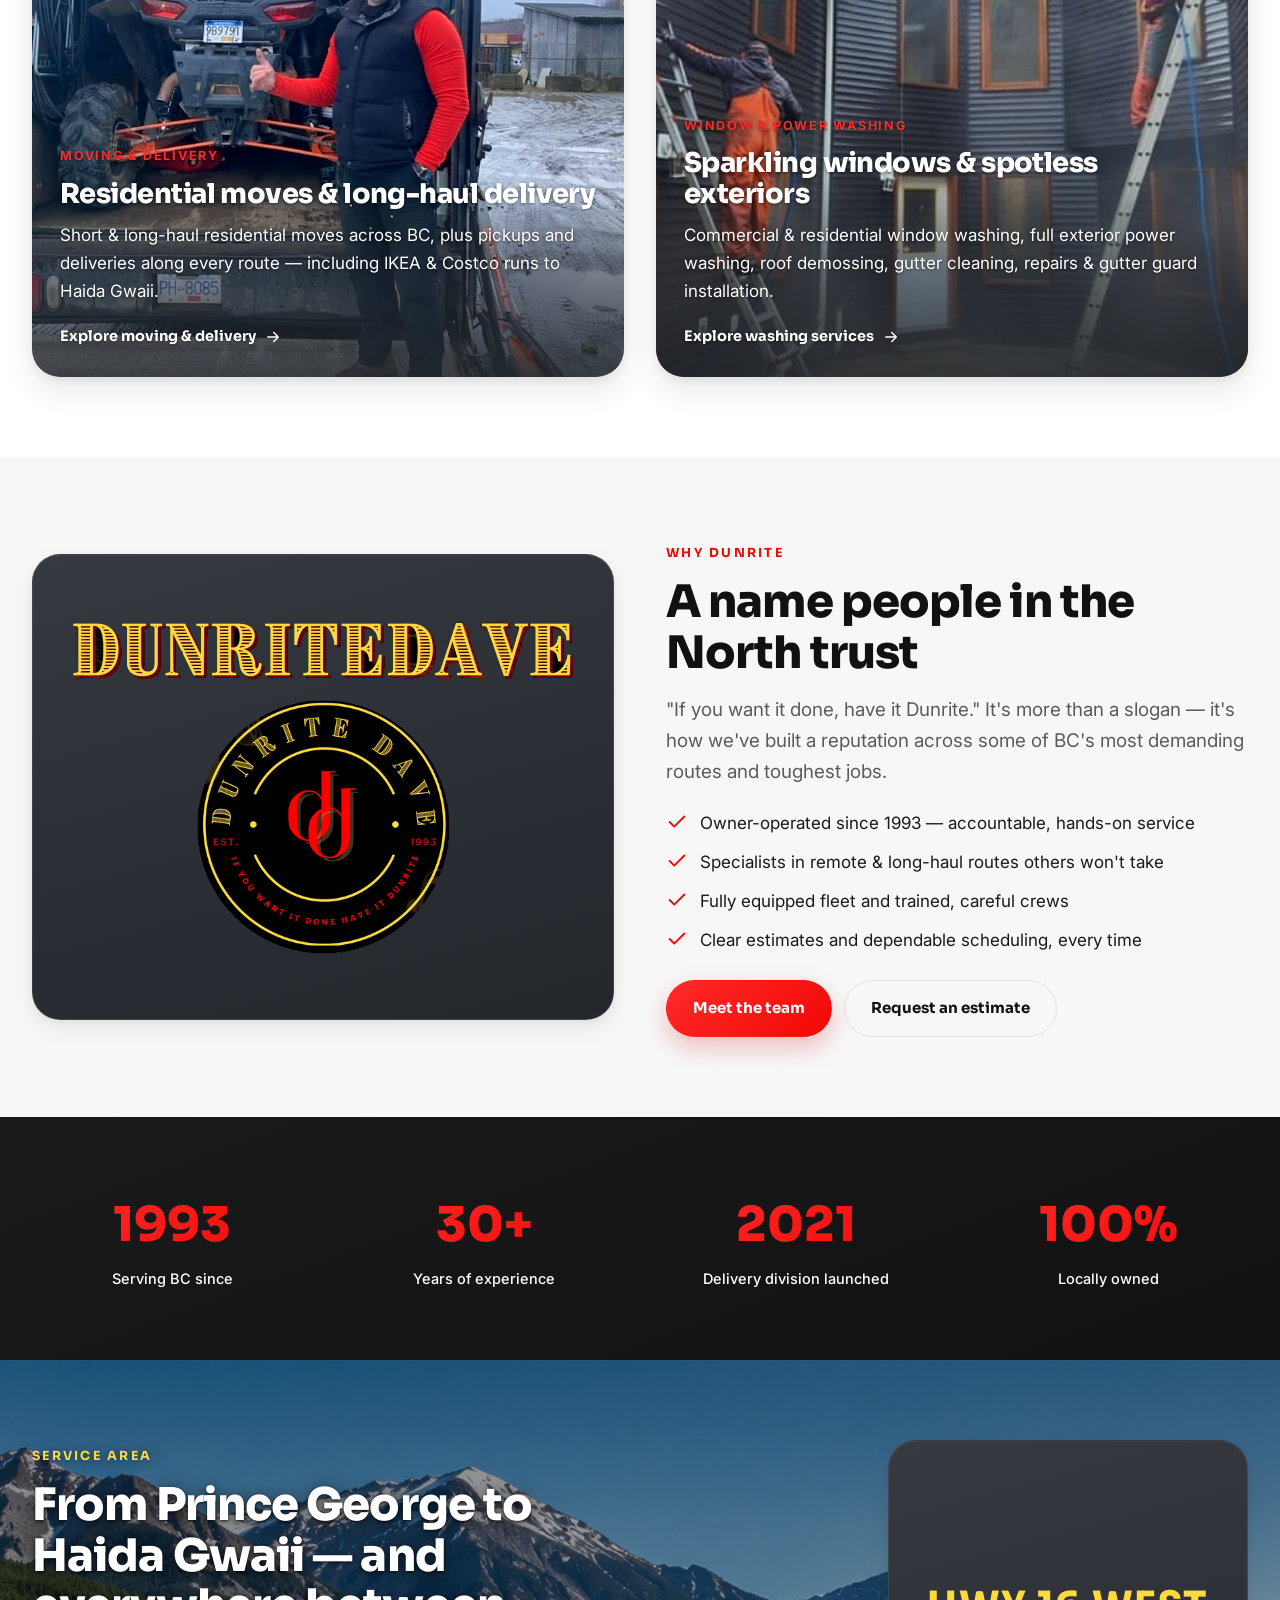
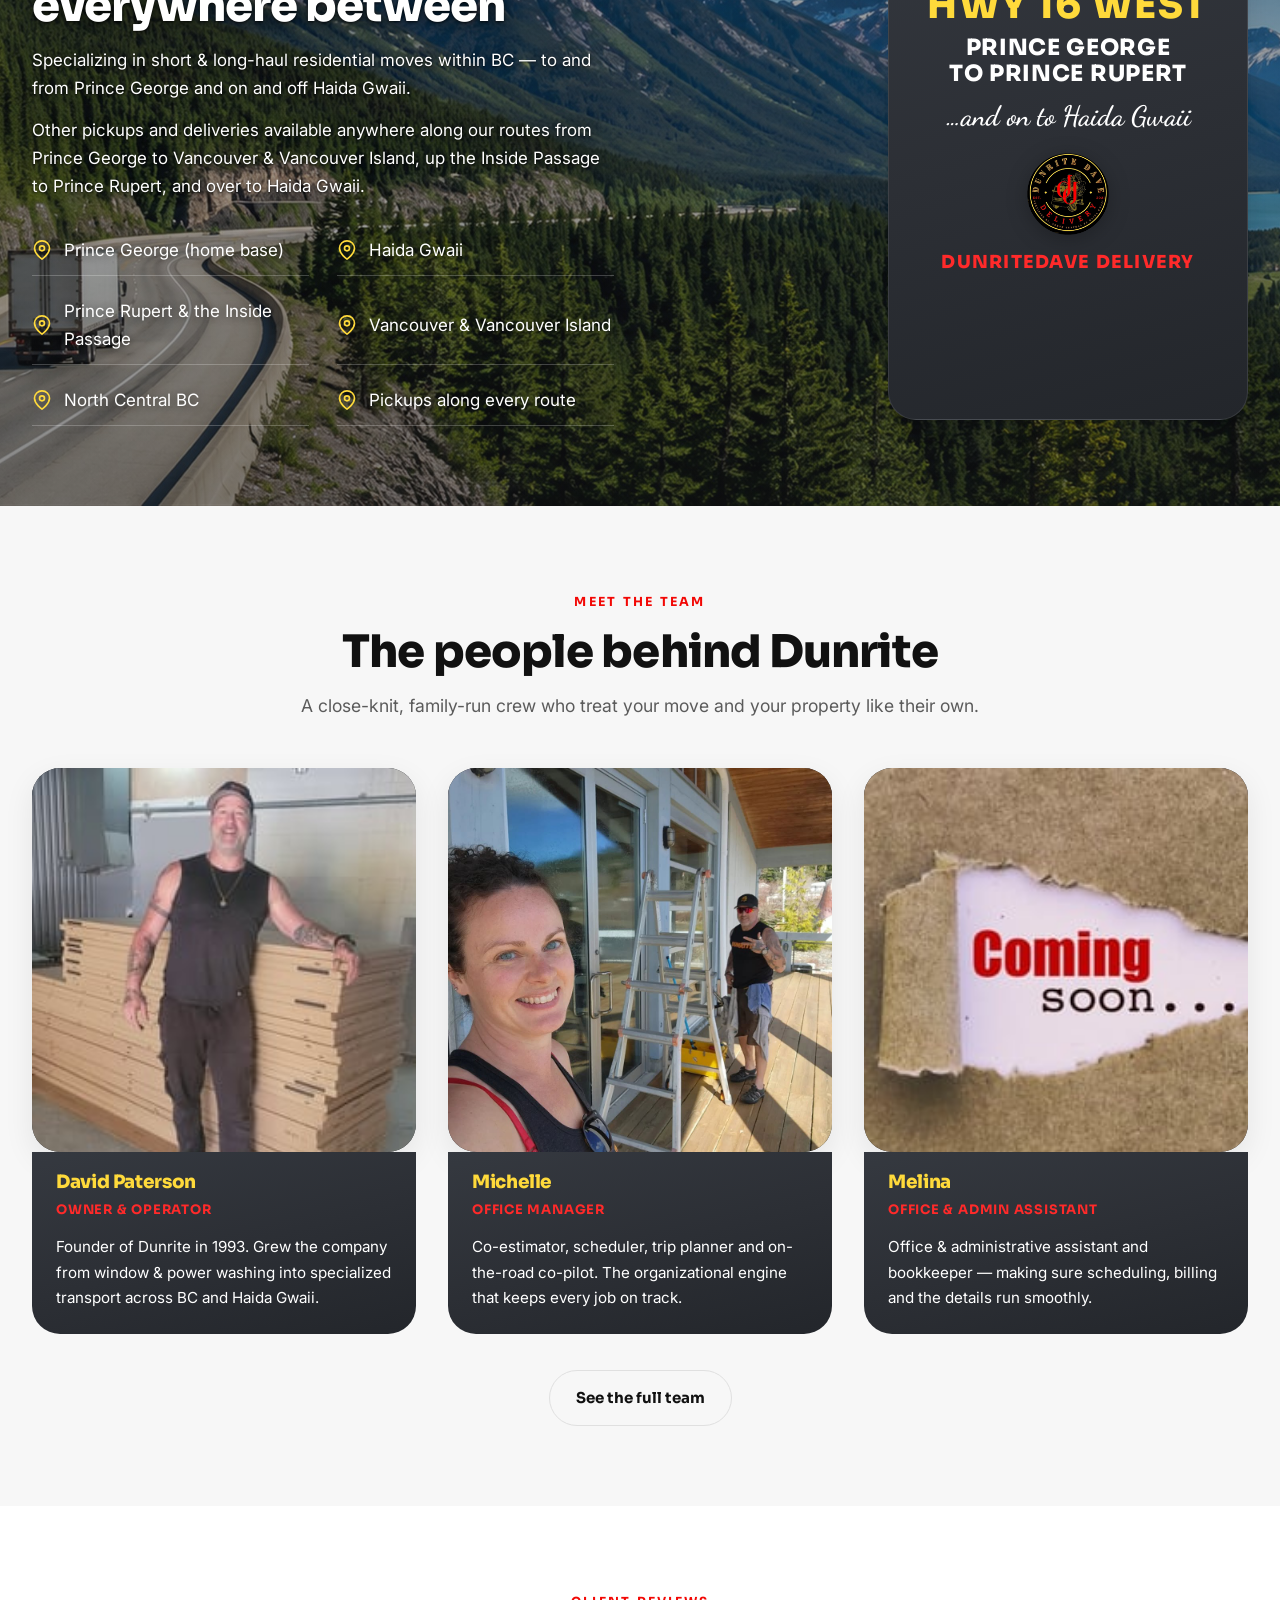
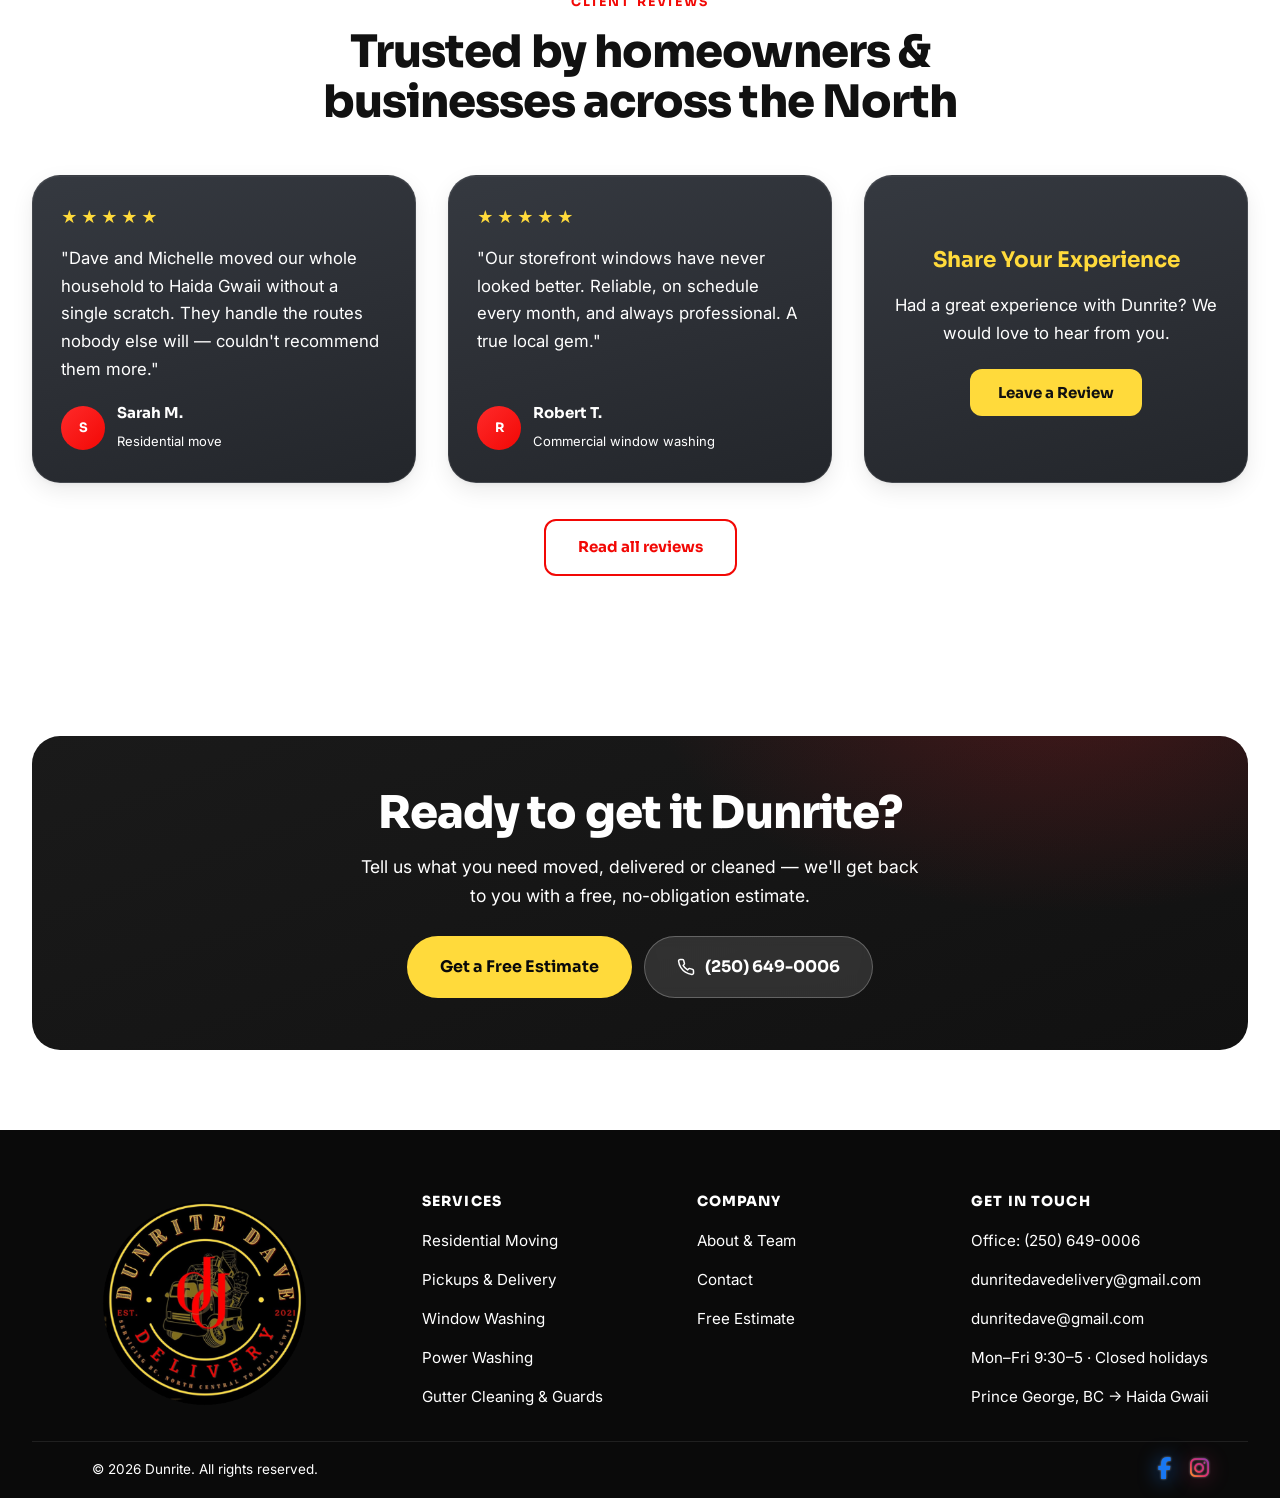
==== commit 2dd48106: "Add client review submission flow and fix punctuation encoding sitewide. Introduce a leave-a-review " ====
--- a/index.html
+++ b/index.html
@@ -5,13 +5,13 @@
   <meta name="viewport" content="width=device-width, initial-scale=1.0" />
   <meta http-equiv="Cache-Control" content="no-cache, no-store, must-revalidate" />
   <meta http-equiv="Pragma" content="no-cache" />
-  <title>Dunrite � Moving, Delivery & Washing Services | Prince George to Haida Gwaii</title>
+  <title>Dunrite &mdash; Moving, Delivery & Washing Services | Prince George to Haida Gwaii</title>
   <meta name="description" content="Dunrite is a family-owned moving, delivery, window & power washing company serving Prince George, North Central BC and Haida Gwaii since 1993. If you want it done, have it Dunrite." />
   <link rel="icon" type="image/svg+xml" href="assets/img/favicon.svg" />
   <link rel="preconnect" href="https://fonts.googleapis.com" />
   <link rel="preconnect" href="https://fonts.gstatic.com" crossorigin />
   <link href="https://fonts.googleapis.com/css2?family=Dancing+Script:wght@500;600&family=Sora:wght@600;700;800&family=Inter:wght@400;500;600&display=swap" rel="stylesheet" />
-  <link rel="stylesheet" href="assets/css/styles.css?v=68" />
+  <link rel="stylesheet" href="assets/css/styles.css?v=71" />
   <link rel="stylesheet" href="https://cdnjs.cloudflare.com/ajax/libs/font-awesome/6.7.2/css/all.min.css" crossorigin="anonymous" referrerpolicy="no-referrer" />
 </head>
 <body>
@@ -49,10 +49,10 @@
       <div class="container">
         <div class="hero__grid">
           <div class="hero__copy">
-            <span class="hero__badge"><b>Est. 1993</b> � Family owned &amp; operated � Serving BC</span>
-            <h1 class="sr-only">Dunrite Dave � Moving, delivery and washing</h1>
+            <span class="hero__badge"><b>Est. 1993</b> &middot; Family owned &amp; operated &middot; Serving BC</span>
+            <h1 class="sr-only">Dunrite Dave &mdash; Moving, delivery and washing</h1>
             <img class="hero__wordmark reveal" src="assets/img/dunrite-dave-text-transparent.png" alt="Dunrite Dave" width="985" height="120" />
-            <p class="hero__tagline reveal" data-delay="1">If you want it done � <span class="accent">have it Dunrite.</span></p>
+            <p class="hero__tagline reveal" data-delay="1">If you want it done &mdash; <span class="accent">have it Dunrite.</span></p>
             <p class="hero__sub reveal" data-delay="2">From household moves and long-haul deliveries to crystal-clear windows and pristine exteriors, Dunrite has dependably served Prince George, North Central BC &amp; Haida Gwaii for over 30 years.</p>
             <div class="btn-row">
               <a class="btn btn--gold btn--lg" href="contact.html">Get a Free Estimate</a>
@@ -103,7 +103,7 @@
             <div class="pillar__bg"><img src="assets/img/photos/dave-loading-quad.png" alt="Dave loading an ATV into a Dunrite enclosed trailer" data-fallback /></div>
             <span class="tag">Moving &amp; Delivery</span>
             <h3>Residential moves &amp; long-haul delivery</h3>
-            <p>Short &amp; long-haul residential moves across BC, plus pickups and deliveries along every route � including IKEA &amp; Costco runs to Haida Gwaii.</p>
+            <p>Short &amp; long-haul residential moves across BC, plus pickups and deliveries along every route &mdash; including IKEA &amp; Costco runs to Haida Gwaii.</p>
             <a class="link" href="moving.html">Explore moving &amp; delivery
               <svg viewBox="0 0 24 24" fill="none" stroke="currentColor" stroke-width="2" stroke-linecap="round" stroke-linejoin="round"><path d="M5 12h14M13 6l6 6-6 6"/></svg>
             </a>
@@ -134,9 +134,9 @@
           <div class="reveal" data-delay="1">
             <span class="eyebrow">Why Dunrite</span>
             <h2 class="h2" style="margin:12px 0 16px;">A name people in the North trust</h2>
-            <p class="lead" style="margin-bottom:22px;">"If you want it done, have it Dunrite." It's more than a slogan � it's how we've built a reputation across some of BC's most demanding routes and toughest jobs.</p>
+            <p class="lead" style="margin-bottom:22px;">"If you want it done, have it Dunrite." It's more than a slogan &mdash; it's how we've built a reputation across some of BC's most demanding routes and toughest jobs.</p>
             <ul class="checks">
-              <li><svg viewBox="0 0 24 24" fill="none" stroke="currentColor" stroke-width="2" stroke-linecap="round" stroke-linejoin="round"><path d="M20 6 9 17l-5-5"/></svg> Owner-operated since 1993 � accountable, hands-on service</li>
+              <li><svg viewBox="0 0 24 24" fill="none" stroke="currentColor" stroke-width="2" stroke-linecap="round" stroke-linejoin="round"><path d="M20 6 9 17l-5-5"/></svg> Owner-operated since 1993 &mdash; accountable, hands-on service</li>
               <li><svg viewBox="0 0 24 24" fill="none" stroke="currentColor" stroke-width="2" stroke-linecap="round" stroke-linejoin="round"><path d="M20 6 9 17l-5-5"/></svg> Specialists in remote &amp; long-haul routes others won't take</li>
               <li><svg viewBox="0 0 24 24" fill="none" stroke="currentColor" stroke-width="2" stroke-linecap="round" stroke-linejoin="round"><path d="M20 6 9 17l-5-5"/></svg> Fully equipped fleet and trained, careful crews</li>
               <li><svg viewBox="0 0 24 24" fill="none" stroke="currentColor" stroke-width="2" stroke-linecap="round" stroke-linejoin="round"><path d="M20 6 9 17l-5-5"/></svg> Clear estimates and dependable scheduling, every time</li>
@@ -168,8 +168,8 @@
         <div class="split">
           <div class="reveal">
             <span class="eyebrow">Service area</span>
-            <h2 class="h2" style="margin:12px 0 16px;">From Prince George to Haida Gwaii � and everywhere between</h2>
-            <p class="route-copy">Specializing in short &amp; long-haul residential moves within BC � to and from Prince George and on and off Haida Gwaii.</p>
+            <h2 class="h2" style="margin:12px 0 16px;">From Prince George to Haida Gwaii &mdash; and everywhere between</h2>
+            <p class="route-copy">Specializing in short &amp; long-haul residential moves within BC &mdash; to and from Prince George and on and off Haida Gwaii.</p>
             <p class="route-copy">Other pickups and deliveries available anywhere along our routes from Prince George to Vancouver &amp; Vancouver Island, up the Inside Passage to Prince Rupert, and over to Haida Gwaii.</p>
             <ul class="area__list">
               <li><svg viewBox="0 0 24 24" fill="none" stroke="currentColor" stroke-width="2" stroke-linecap="round" stroke-linejoin="round"><path d="M21 10c0 7-9 13-9 13s-9-6-9-13a9 9 0 0 1 18 0z"/><circle cx="12" cy="10" r="3"/></svg> Prince George (home base)</li>
@@ -187,7 +187,7 @@
                 <span>PRINCE GEORGE</span>
                 <span>TO PRINCE RUPERT</span>
               </p>
-              <p class="route-callout__script">�and on to Haida Gwaii</p>
+              <p class="route-callout__script">&hellip;and on to Haida Gwaii</p>
               <img class="route-callout__logo" src="assets/img/dunrite-dave-logo-original-1.png" alt="" width="88" height="88" />
               <p class="route-callout__brand">DUNRITEDAVE DELIVERY</p>
             </div>
@@ -226,7 +226,7 @@
             <div class="team-card__body">
               <h3>Melina</h3>
               <span class="team-card__role">Office &amp; Admin Assistant</span>
-              <p>Office &amp; administrative assistant and bookkeeper � making sure scheduling, billing and the details run smoothly.</p>
+              <p>Office &amp; administrative assistant and bookkeeper &mdash; making sure scheduling, billing and the details run smoothly.</p>
             </div>
           </article>
         </div>
@@ -245,30 +245,67 @@
         </div>
         <div class="grid grid--3">
           <div class="review reveal" data-testimonial="residential-move">
-            <div class="stars" aria-label="5 out of 5 stars">?????</div>
-            <p>"Dave and Michelle moved our whole household to Haida Gwaii without a single scratch. They handle the routes nobody else will � couldn't recommend them more."</p>
+            <div class="stars" aria-label="5 out of 5 stars">&#9733;&#9733;&#9733;&#9733;&#9733;</div>
+            <p>"Dave and Michelle moved our whole household to Haida Gwaii without a single scratch. They handle the routes nobody else will &mdash; couldn't recommend them more."</p>
             <div class="who"><span class="avatar">S</span><div><b>Sarah M.</b><span>Residential move</span></div></div>
           </div>
           <div class="review reveal" data-testimonial="commercial-washing" data-delay="1">
-            <div class="stars" aria-label="5 out of 5 stars">?????</div>
+            <div class="stars" aria-label="5 out of 5 stars">&#9733;&#9733;&#9733;&#9733;&#9733;</div>
             <p>"Our storefront windows have never looked better. Reliable, on schedule every month, and always professional. A true local gem."</p>
             <div class="who"><span class="avatar">R</span><div><b>Robert T.</b><span>Commercial window washing</span></div></div>
           </div>
-          <div class="review reveal" data-testimonial="ikea-delivery" data-delay="2">
-            <div class="stars" aria-label="5 out of 5 stars">?????</div>
-            <p>"Picked up a big IKEA order and delivered it right to our door in Prince George. Fair price, great communication, total peace of mind."</p>
-            <div class="who"><span class="avatar">J</span><div><b>Jenna K.</b><span>IKEA pickup &amp; delivery</span></div></div>
-          </div>
-        </div>
-      </div>
-    </section>
+          <div class="review review--cta reveal" data-delay="2">
+            <p class="review-cta__title">Share Your Experience</p>
+            <p>Had a great experience with Dunrite? We would love to hear from you.</p>
+            <button type="button" class="btn-review-open" id="review-open-btn">Leave a Review</button>
+          </div>
+        </div>
+        <p class="reviews-all-link">
+          <a href="reviews.html">Read all reviews</a>
+        </p>
+      </div>
+    </section>
+
+    <div id="review-modal" class="review-modal" hidden>
+      <div class="review-modal-backdrop" data-review-close></div>
+      <div class="review-modal-dialog" role="dialog" aria-modal="true" aria-labelledby="review-modal-title">
+        <button type="button" class="review-modal-close" data-review-close aria-label="Close review form">&times;</button>
+        <h3 id="review-modal-title" class="review-modal-title">Leave a Review</h3>
+        <form id="review-form" class="review-form">
+          <label class="review-field-label" for="review-name">Your name</label>
+          <input type="text" id="review-name" name="name" class="review-field" required placeholder="Your name" autocomplete="name">
+          <label class="review-field-label" for="review-title">Review title <span class="review-optional">(optional)</span></label>
+          <input type="text" id="review-title" name="title" class="review-field" placeholder="e.g. Great job, Dunrite!" maxlength="80">
+          <fieldset class="review-stars-field">
+            <legend class="review-stars-label">Your rating</legend>
+            <div class="review-stars-input" id="review-stars-input" role="radiogroup" aria-label="Star rating">
+              <button type="button" class="review-star-btn" data-star="1" aria-label="1 star">&#9733;</button>
+              <button type="button" class="review-star-btn" data-star="2" aria-label="2 stars">&#9733;</button>
+              <button type="button" class="review-star-btn" data-star="3" aria-label="3 stars">&#9733;</button>
+              <button type="button" class="review-star-btn" data-star="4" aria-label="4 stars">&#9733;</button>
+              <button type="button" class="review-star-btn" data-star="5" aria-label="5 stars">&#9733;</button>
+            </div>
+            <input type="hidden" name="rating" id="review-rating" value="">
+          </fieldset>
+          <label class="review-field-label" for="review-comment">Your review</label>
+          <textarea id="review-comment" name="comment" class="review-field review-field--area" rows="5" required maxlength="200" placeholder="Tell us about your experience&hellip;"></textarea>
+          <p class="review-char-count" id="review-char-count" aria-live="polite">0 / 200</p>
+          <button type="submit" class="btn-review-submit">Submit Review</button>
+        </form>
+        <div id="review-thanks" class="review-thanks" hidden>
+          <p class="review-thanks-title">Thank you!</p>
+          <p class="review-thanks-text">We appreciate you taking the time to share your feedback.</p>
+          <button type="button" class="btn-review-submit" data-review-close>Close</button>
+        </div>
+      </div>
+    </div>
 
     <!-- ===== CTA band ===== -->
     <section class="section">
       <div class="container">
         <div class="cta-band reveal">
           <h2 class="h2">Ready to get it Dunrite?</h2>
-          <p>Tell us what you need moved, delivered or cleaned � we'll get back to you with a free, no-obligation estimate.</p>
+          <p>Tell us what you need moved, delivered or cleaned &mdash; we'll get back to you with a free, no-obligation estimate.</p>
           <div class="btn-row" style="justify-content:center;">
             <a class="btn btn--gold btn--lg" href="contact.html">Get a Free Estimate</a>
             <a class="btn btn--light btn--lg" href="tel:+12506490006">
@@ -312,14 +349,14 @@
             <li><a href="tel:+12506490006">Office: (250) 649-0006</a></li>
             <li><a href="mailto:dunritedavedelivery@gmail.com">dunritedavedelivery@gmail.com</a></li>
             <li><a href="mailto:dunritedave@gmail.com">dunritedave@gmail.com</a></li>
-            <li><span>Mon�Fri 9:30�5 � Closed holidays</span></li>
-            <li><span class="footer__service-area-line">Prince George, BC ? Haida Gwaii</span></li>
+            <li><span>Mon&ndash;Fri 9:30&ndash;5 &middot; Closed holidays</span></li>
+            <li><span class="footer__service-area-line">Prince George, BC &rarr; Haida Gwaii</span></li>
           </ul>
         </div>
       </div>
       <div class="footer__bottom">
         <div class="footer__bottom-cell footer__bottom-cell--logo">
-          <span class="footer__copyright">� <span id="year">2026</span> Dunrite. All rights reserved.</span>
+          <span class="footer__copyright">&copy; <span id="year">2026</span> Dunrite. All rights reserved.</span>
         </div>
         <div class="footer__bottom-cell footer__bottom-cell--spacer" aria-hidden="true"></div>
         <div class="footer__bottom-cell footer__bottom-cell--spacer" aria-hidden="true"></div>
@@ -335,6 +372,6 @@
     </div>
   </footer>
 
-  <script src="assets/js/main.js?v=68" defer></script>
+  <script src="assets/js/main.js?v=72" defer></script>
 </body>
 </html>
--- a/assets/css/styles.css
+++ b/assets/css/styles.css
@@ -991,6 +991,195 @@
 .review .avatar { width: 44px; height: 44px; border-radius: 50%; background: var(--grad-teal); color: #fff; display: grid; place-items: center; font-family: 'Sora',sans-serif; font-weight: 700; }
 .review .who b { font-family: 'Sora',sans-serif; font-size: 15px; display: block; color: #fff; }
 .review .who span { font-size: 13px; color: var(--text-on-dark); }
+
+.review--cta {
+  text-align: center;
+  align-items: center;
+  justify-content: center;
+}
+.review--cta .review-cta__title {
+  font-family: 'Sora', sans-serif;
+  font-size: 1.35rem;
+  font-weight: 700;
+  color: var(--gold);
+  margin-bottom: 14px;
+}
+.review--cta p { flex: 0; margin-bottom: 0; }
+.btn-review-open {
+  margin-top: 22px;
+  padding: 14px 28px;
+  border: none;
+  border-radius: var(--radius-sm);
+  background: var(--gold);
+  color: var(--ink);
+  font-family: 'Sora', sans-serif;
+  font-weight: 700;
+  font-size: 15px;
+  cursor: pointer;
+  transition: filter .2s var(--ease), transform .2s var(--ease);
+}
+.btn-review-open:hover {
+  filter: brightness(1.06);
+  transform: translateY(-1px);
+}
+
+.reviews-all-link {
+  margin-top: 36px;
+  text-align: center;
+}
+.reviews-all-link a {
+  display: inline-block;
+  padding: 14px 32px;
+  font-family: 'Sora', sans-serif;
+  font-weight: 700;
+  font-size: 15px;
+  color: var(--teal);
+  text-decoration: none;
+  border: 2px solid var(--teal);
+  border-radius: var(--radius-sm);
+  transition: background .2s var(--ease), color .2s var(--ease);
+}
+.reviews-all-link a:hover {
+  background: var(--teal);
+  color: #fff;
+}
+
+.reviews-all-grid { margin-top: 0; }
+
+.review-modal {
+  position: fixed;
+  inset: 0;
+  z-index: 200;
+  display: flex;
+  align-items: center;
+  justify-content: center;
+  padding: 1.25rem;
+}
+.review-modal[hidden] { display: none; }
+.review-modal-backdrop {
+  position: absolute;
+  inset: 0;
+  background-color: rgb(0 0 0 / 0.55);
+}
+.review-modal-dialog {
+  position: relative;
+  z-index: 1;
+  width: 100%;
+  max-width: 28rem;
+  border-radius: var(--radius);
+  background-color: var(--paper);
+  padding: 2rem;
+  box-shadow: var(--shadow-lg);
+}
+.review-modal-close {
+  position: absolute;
+  top: 0.75rem;
+  right: 0.75rem;
+  border: none;
+  background: none;
+  font-size: 1.75rem;
+  line-height: 1;
+  color: var(--slate);
+  cursor: pointer;
+}
+.review-modal-title {
+  font-family: 'Sora', sans-serif;
+  font-size: 1.5rem;
+  font-weight: 700;
+  color: var(--ink);
+}
+.review-form { margin-top: 1.5rem; }
+.review-stars-field {
+  border: none;
+  margin: 1.25rem 0 0;
+  padding: 0;
+}
+.review-stars-label {
+  font-size: 1rem;
+  font-weight: 600;
+  color: var(--ink);
+}
+.review-stars-input {
+  display: flex;
+  gap: 0.25rem;
+  margin-top: 0.5rem;
+}
+.review-star-btn {
+  border: none;
+  background: none;
+  padding: 0;
+  font-size: 2rem;
+  line-height: 1;
+  color: var(--cloud);
+  cursor: pointer;
+}
+.review-star-btn.is-active { color: var(--gold); }
+.review-field-label {
+  display: block;
+  margin-top: 1.25rem;
+  font-size: 1rem;
+  font-weight: 600;
+  color: var(--ink);
+}
+.review-form > .review-field-label:first-child { margin-top: 0; }
+.review-optional {
+  font-weight: 500;
+  color: var(--slate);
+}
+.review-field {
+  display: block;
+  width: 100%;
+  margin-top: 0.5rem;
+  padding: 0.75rem 1rem;
+  border: 1px solid var(--line);
+  border-radius: var(--radius-sm);
+  font-family: 'Inter', sans-serif;
+  font-size: 1rem;
+  line-height: 1.5;
+  color: var(--text);
+}
+.review-field:focus {
+  outline: 2px solid rgba(242, 8, 5, .25);
+  border-color: var(--teal);
+}
+.review-field--area { resize: vertical; min-height: 120px; }
+.review-char-count {
+  margin-top: 0.375rem;
+  font-size: 0.875rem;
+  font-weight: 500;
+  text-align: right;
+  color: var(--slate);
+}
+.review-char-count.is-limit {
+  color: var(--teal);
+  font-weight: 600;
+}
+.btn-review-submit {
+  margin-top: 1.25rem;
+  width: 100%;
+  padding: 0.875rem 1.75rem;
+  border: none;
+  border-radius: var(--radius-sm);
+  background: var(--teal);
+  color: #fff;
+  font-family: 'Sora', sans-serif;
+  font-size: 1rem;
+  font-weight: 700;
+  cursor: pointer;
+  transition: background .2s var(--ease);
+}
+.btn-review-submit:hover { background: var(--teal-bright); }
+.review-thanks { margin-top: 1rem; text-align: center; }
+.review-thanks-title {
+  font-family: 'Sora', sans-serif;
+  font-size: 1.5rem;
+  font-weight: 700;
+  color: var(--ink);
+}
+.review-thanks-text {
+  margin-top: 0.75rem;
+  color: var(--slate);
+}
 
 /* ---------- CTA band ---------- */
 .cta-band { position: relative; border-radius: var(--radius-lg); padding: 52px 48px; background: var(--grad-ink); color: #fff; overflow: hidden; text-align: center; }
@@ -1322,12 +1511,13 @@
   .nav__links, .nav__cta .nav__phone { display: none; }
   .nav__toggle { display: block; }
   .nav { grid-template-columns: auto 1fr auto; transform: none; }
-  .site-header:has(.nav.is-open) { backdrop-filter: none; }
-  body.nav-open {
-    position: fixed;
-    width: 100%;
-    overflow: hidden;
+  .site-header {
+    backdrop-filter: none;
+    -webkit-backdrop-filter: none;
+    transition: background .35s var(--ease), box-shadow .35s var(--ease);
   }
+  .site-header.is-menu-frozen { transition: none; }
+
   .nav__links {
     position: fixed;
     top: var(--site-header-height, 96px);
@@ -1347,26 +1537,30 @@
     border: 1px solid var(--line);
     background: #fff;
     z-index: 200;
-    max-height: none;
-    overflow: visible;
   }
-  body.nav-open .nav__links,
-  .nav.is-open .nav__links { display: flex; }
-  body.nav-open .nav__links a,
-  body.nav-open .site-header.is-stuck .nav__links a,
-  .nav.is-open .nav__links a {
+  .nav__links.is-panel-open { display: flex; }
+
+  /* Open panel: always dark text on white — beats header is-stuck white-link rules */
+  .site-header .nav__links.is-panel-open a,
+  .site-header.is-stuck .nav__links.is-panel-open a {
     color: var(--ink);
     padding: 14px;
     border-radius: 10px;
     white-space: normal;
     background: transparent;
   }
-  body.nav-open .nav__links a.is-active,
-  .nav.is-open .nav__links a.is-active { color: var(--teal); }
-  body.nav-open .nav__links a:hover,
-  .nav.is-open .nav__links a:hover { color: var(--ink); background: var(--mist); }
-  body.nav-open .nav__links li,
-  .nav.is-open .nav__links li { display: flex; width: 100%; }
+  .site-header .nav__links.is-panel-open a.is-active,
+  .site-header.is-stuck .nav__links.is-panel-open a.is-active {
+    color: var(--teal);
+  }
+  .site-header .nav__links.is-panel-open a:hover,
+  .site-header .nav__links.is-panel-open a:focus,
+  .site-header.is-stuck .nav__links.is-panel-open a:hover,
+  .site-header.is-stuck .nav__links.is-panel-open a:focus {
+    color: var(--ink);
+    background: var(--mist);
+  }
+  .nav__links.is-panel-open li { display: flex; width: 100%; }
 
   /* Travel routes — override ID-scoped 3-col grid on tablet/mobile */
   #travel-routes .travel-routes__grid {
